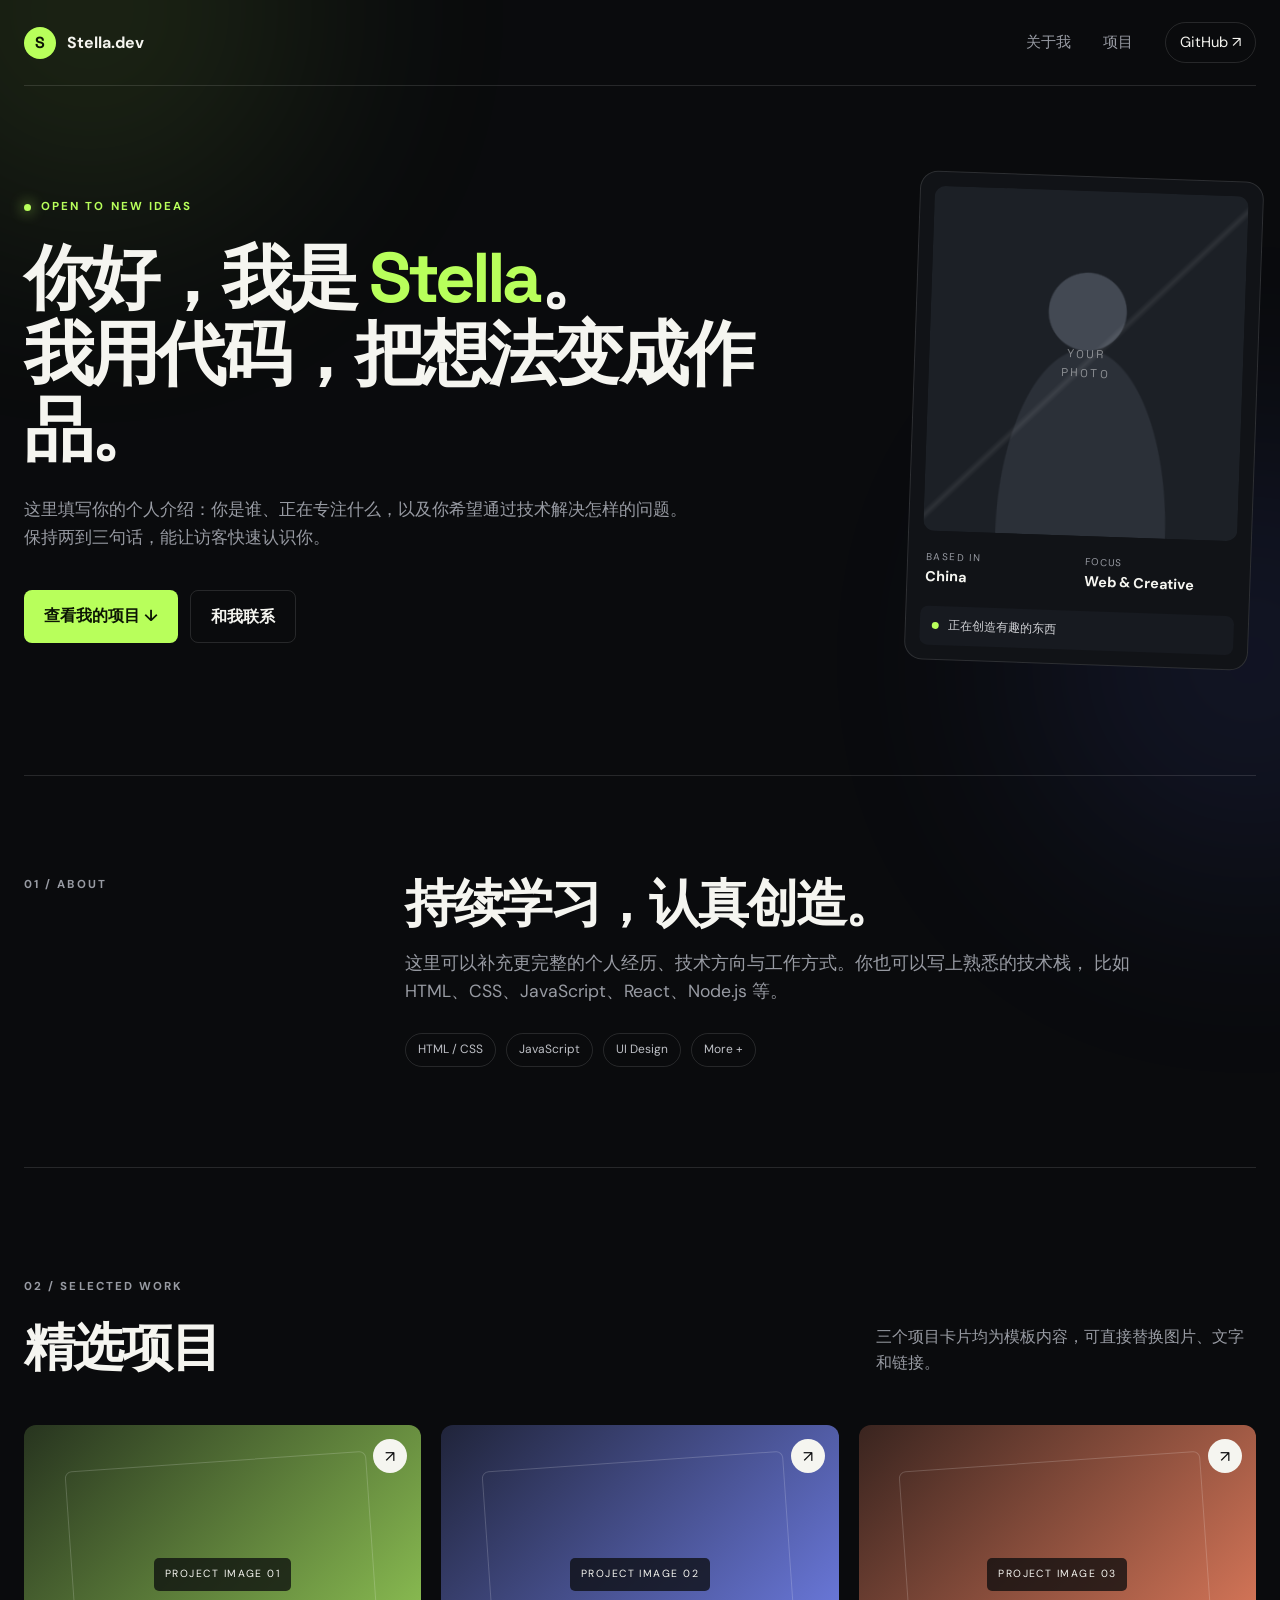
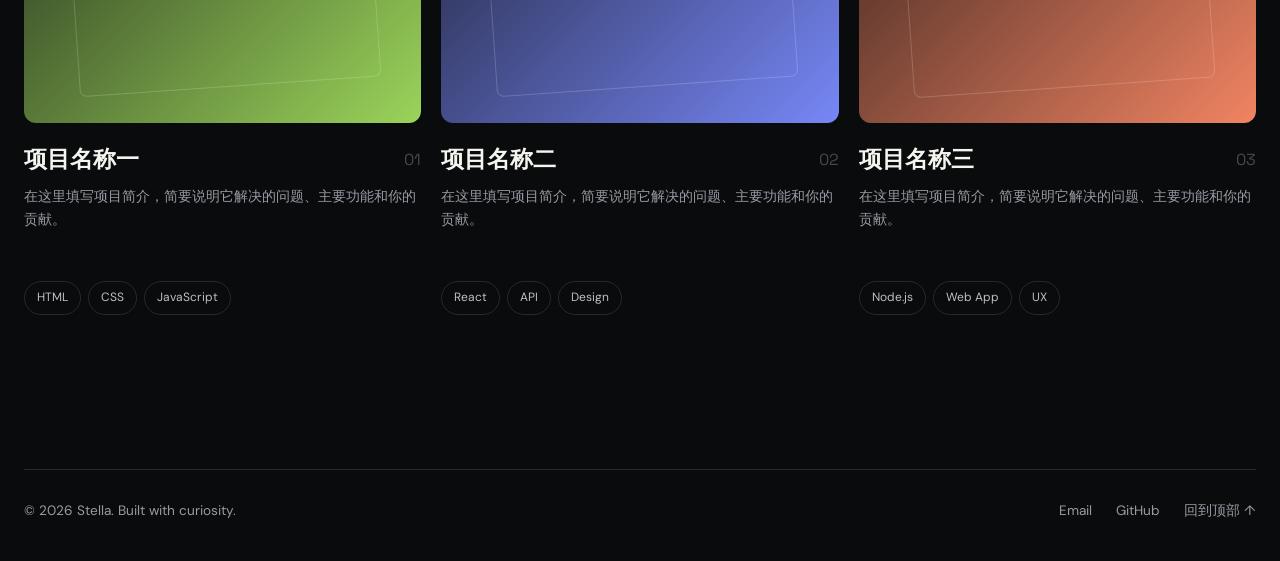
==== index.html @ 52d85a38 "Create personal portfolio website" ====
<!DOCTYPE html>
<html lang="zh-CN">
<head>
  <meta charset="UTF-8">
  <meta name="viewport" content="width=device-width, initial-scale=1.0">
  <meta name="description" content="个人介绍与精选项目展示">
  <title>Stella · Developer Portfolio</title>
  <link rel="preconnect" href="https://fonts.googleapis.com">
  <link rel="preconnect" href="https://fonts.gstatic.com" crossorigin>
  <link href="https://fonts.googleapis.com/css2?family=DM+Sans:wght@400;500;600;700&family=Space+Grotesk:wght@500;600;700&display=swap" rel="stylesheet">
  <link rel="stylesheet" href="style.css">
</head>
<body>
  <div class="page-glow page-glow-one" aria-hidden="true"></div>
  <div class="page-glow page-glow-two" aria-hidden="true"></div>

  <header class="site-header">
    <a class="brand" href="#home" aria-label="返回首页">
      <span class="brand-mark">S</span>
      <span>Stella.dev</span>
    </a>
    <nav aria-label="主导航">
      <a href="#about">关于我</a>
      <a href="#projects">项目</a>
      <a class="nav-github" href="https://github.com/Stella-xixi" target="_blank" rel="noopener noreferrer">
        GitHub <span aria-hidden="true">↗</span>
      </a>
    </nav>
  </header>

  <main>
    <section class="hero" id="home">
      <div class="hero-copy reveal">
        <p class="eyebrow"><span></span> OPEN TO NEW IDEAS</p>
        <h1>你好，我是 <em>Stella</em>。<br>我用代码，把想法变成作品。</h1>
        <p class="hero-description">
          这里填写你的个人介绍：你是谁、正在专注什么，以及你希望通过技术解决怎样的问题。
          保持两到三句话，能让访客快速认识你。
        </p>
        <div class="hero-actions">
          <a class="button button-primary" href="#projects">查看我的项目 <span aria-hidden="true">↓</span></a>
          <a class="button button-secondary" href="mailto:your-email@example.com">和我联系</a>
        </div>
      </div>
      <div class="profile-card reveal" aria-label="个人信息卡片">
        <div class="avatar-placeholder">
          <span>YOUR<br>PHOTO</span>
        </div>
        <div class="profile-meta">
          <div>
            <span class="meta-label">BASED IN</span>
            <strong>China</strong>
          </div>
          <div>
            <span class="meta-label">FOCUS</span>
            <strong>Web & Creative</strong>
          </div>
        </div>
        <div class="status"><i></i> 正在创造有趣的东西</div>
      </div>
    </section>

    <section class="about reveal" id="about">
      <p class="section-number">01 / ABOUT</p>
      <div>
        <h2>持续学习，认真创造。</h2>
        <p>
          这里可以补充更完整的个人经历、技术方向与工作方式。你也可以写上熟悉的技术栈，
          比如 HTML、CSS、JavaScript、React、Node.js 等。
        </p>
        <ul class="skill-list" aria-label="技能列表">
          <li>HTML / CSS</li>
          <li>JavaScript</li>
          <li>UI Design</li>
          <li>More +</li>
        </ul>
      </div>
    </section>

    <section class="projects-section" id="projects">
      <div class="section-heading reveal">
        <div>
          <p class="section-number">02 / SELECTED WORK</p>
          <h2>精选项目</h2>
        </div>
        <p>三个项目卡片均为模板内容，可直接替换图片、文字和链接。</p>
      </div>

      <div class="project-grid">
        <article class="project-card reveal">
          <a class="project-image project-image-one" href="#" aria-label="打开项目一">
            <span class="image-label">PROJECT IMAGE 01</span>
            <span class="project-arrow" aria-hidden="true">↗</span>
          </a>
          <div class="project-content">
            <div class="project-index">01</div>
            <h3>项目名称一</h3>
            <p>在这里填写项目简介，简要说明它解决的问题、主要功能和你的贡献。</p>
            <div class="project-tags"><span>HTML</span><span>CSS</span><span>JavaScript</span></div>
          </div>
        </article>

        <article class="project-card reveal">
          <a class="project-image project-image-two" href="#" aria-label="打开项目二">
            <span class="image-label">PROJECT IMAGE 02</span>
            <span class="project-arrow" aria-hidden="true">↗</span>
          </a>
          <div class="project-content">
            <div class="project-index">02</div>
            <h3>项目名称二</h3>
            <p>在这里填写项目简介，简要说明它解决的问题、主要功能和你的贡献。</p>
            <div class="project-tags"><span>React</span><span>API</span><span>Design</span></div>
          </div>
        </article>

        <article class="project-card reveal">
          <a class="project-image project-image-three" href="#" aria-label="打开项目三">
            <span class="image-label">PROJECT IMAGE 03</span>
            <span class="project-arrow" aria-hidden="true">↗</span>
          </a>
          <div class="project-content">
            <div class="project-index">03</div>
            <h3>项目名称三</h3>
            <p>在这里填写项目简介，简要说明它解决的问题、主要功能和你的贡献。</p>
            <div class="project-tags"><span>Node.js</span><span>Web App</span><span>UX</span></div>
          </div>
        </article>
      </div>
    </section>
  </main>

  <footer>
    <p>© <span id="year"></span> Stella. Built with curiosity.</p>
    <div>
      <a href="mailto:your-email@example.com">Email</a>
      <a href="https://github.com/Stella-xixi" target="_blank" rel="noopener noreferrer">GitHub</a>
      <a href="#home">回到顶部 ↑</a>
    </div>
  </footer>

  <script src="script.js"></script>
</body>
</html>
---- style.css ----
:root {
  --bg: #0a0b0d;
  --surface: #111317;
  --surface-soft: #171a20;
  --text: #f5f5f0;
  --muted: #989ba3;
  --line: rgba(255, 255, 255, 0.12);
  --accent: #b8ff5b;
  --accent-dark: #0c1604;
  --max-width: 1240px;
}

* { box-sizing: border-box; }
html { scroll-behavior: smooth; }
body {
  margin: 0;
  min-width: 320px;
  color: var(--text);
  background: var(--bg);
  font-family: "DM Sans", sans-serif;
  line-height: 1.6;
  overflow-x: hidden;
}
a { color: inherit; text-decoration: none; }
.page-glow {
  position: fixed;
  z-index: -1;
  width: 420px;
  height: 420px;
  border-radius: 50%;
  filter: blur(130px);
  opacity: .12;
  pointer-events: none;
}
.page-glow-one { top: -200px; left: -120px; background: var(--accent); }
.page-glow-two { right: -180px; top: 450px; background: #596fff; }

.site-header, main, footer {
  width: min(calc(100% - 48px), var(--max-width));
  margin-inline: auto;
}
.site-header {
  height: 86px;
  display: flex;
  align-items: center;
  justify-content: space-between;
  border-bottom: 1px solid var(--line);
}
.brand { display: flex; align-items: center; gap: 11px; font-weight: 700; }
.brand-mark {
  width: 32px;
  height: 32px;
  display: grid;
  place-items: center;
  color: var(--accent-dark);
  background: var(--accent);
  border-radius: 50%;
  font-family: "Space Grotesk", sans-serif;
}
nav { display: flex; align-items: center; gap: 32px; font-size: .92rem; }
nav a { color: var(--muted); transition: color .2s ease; }
nav a:hover { color: var(--text); }
.nav-github {
  padding: 8px 14px;
  color: var(--text);
  border: 1px solid var(--line);
  border-radius: 999px;
}

.hero {
  min-height: 650px;
  display: grid;
  grid-template-columns: 1.6fr .7fr;
  gap: clamp(48px, 8vw, 120px);
  align-items: center;
  padding: 90px 0 110px;
}
.eyebrow, .section-number {
  margin: 0 0 24px;
  color: var(--muted);
  font-size: .72rem;
  font-weight: 700;
  letter-spacing: .18em;
}
.eyebrow { display: flex; align-items: center; gap: 10px; color: var(--accent); }
.eyebrow span { width: 7px; height: 7px; border-radius: 50%; background: var(--accent); box-shadow: 0 0 14px var(--accent); }
h1, h2, h3 { margin: 0; font-family: "Space Grotesk", sans-serif; line-height: 1.08; }
h1 { max-width: 880px; font-size: clamp(3rem, 5.5vw, 5.5rem); letter-spacing: -.055em; }
h1 em { color: var(--accent); font-style: normal; }
.hero-description { max-width: 680px; margin: 28px 0 0; color: var(--muted); font-size: 1.08rem; }
.hero-actions { display: flex; flex-wrap: wrap; gap: 12px; margin-top: 38px; }
.button { padding: 13px 20px; border-radius: 8px; font-weight: 600; transition: transform .2s ease, background .2s ease; }
.button:hover { transform: translateY(-2px); }
.button-primary { color: var(--accent-dark); background: var(--accent); }
.button-secondary { border: 1px solid var(--line); }

.profile-card { padding: 14px; background: var(--surface); border: 1px solid var(--line); border-radius: 18px; transform: rotate(2deg); }
.avatar-placeholder {
  aspect-ratio: 1 / 1.1;
  display: grid;
  place-items: center;
  color: rgba(255,255,255,.45);
  background:
    linear-gradient(135deg, transparent 49%, rgba(255,255,255,.08) 50%, transparent 51%),
    radial-gradient(circle at 50% 35%, #434953 0 14%, transparent 14.5%),
    radial-gradient(ellipse at 50% 100%, #2b3038 0 38%, transparent 38.5%),
    #1c2026;
  border-radius: 11px;
  font-family: "Space Grotesk", sans-serif;
  font-size: .72rem;
  letter-spacing: .18em;
  text-align: center;
}
.profile-meta { display: grid; grid-template-columns: 1fr 1fr; gap: 12px; padding: 18px 4px; }
.profile-meta div { display: flex; flex-direction: column; }
.meta-label { color: var(--muted); font-size: .62rem; letter-spacing: .14em; }
.profile-meta strong { font-size: .9rem; }
.status { padding: 10px 12px; color: #cfd0d4; background: var(--surface-soft); border-radius: 8px; font-size: .75rem; }
.status i { display: inline-block; width: 7px; height: 7px; margin-right: 6px; background: var(--accent); border-radius: 50%; }

.about {
  display: grid;
  grid-template-columns: .8fr 2fr;
  gap: 40px;
  padding: 100px 0;
  border-top: 1px solid var(--line);
  border-bottom: 1px solid var(--line);
}
.about h2, .section-heading h2 { font-size: clamp(2.2rem, 4vw, 4rem); letter-spacing: -.04em; }
.about p:not(.section-number) { max-width: 760px; color: var(--muted); font-size: 1.1rem; }
.skill-list { display: flex; flex-wrap: wrap; gap: 10px; padding: 0; margin: 28px 0 0; list-style: none; }
.skill-list li, .project-tags span { padding: 6px 12px; border: 1px solid var(--line); border-radius: 999px; color: #bec0c6; font-size: .75rem; }

.projects-section { padding: 110px 0 130px; }
.section-heading { display: flex; justify-content: space-between; align-items: end; gap: 30px; margin-bottom: 50px; }
.section-heading p:last-child { max-width: 380px; margin: 0; color: var(--muted); }
.project-grid { display: grid; grid-template-columns: repeat(3, minmax(0, 1fr)); gap: 20px; }
.project-card { min-width: 0; }
.project-image {
  position: relative;
  aspect-ratio: 4 / 3;
  display: grid;
  place-items: center;
  overflow: hidden;
  border-radius: 12px;
  transition: transform .3s ease;
}
.project-image:hover { transform: translateY(-5px); }
.project-image::before {
  content: "";
  position: absolute;
  inset: 12%;
  border: 1px solid rgba(255,255,255,.18);
  border-radius: 7px;
  transform: rotate(-4deg);
}
.project-image-one { background: linear-gradient(135deg, #27341f, #9bd45a); }
.project-image-two { background: linear-gradient(135deg, #20243a, #7787f7); }
.project-image-three { background: linear-gradient(135deg, #39241f, #f18462); }
.image-label { z-index: 1; padding: 8px 11px; background: rgba(10,11,13,.75); border-radius: 5px; font-size: .65rem; letter-spacing: .14em; }
.project-arrow { position: absolute; top: 14px; right: 14px; width: 34px; height: 34px; display: grid; place-items: center; background: var(--text); color: var(--bg); border-radius: 50%; }
.project-content { position: relative; padding: 24px 0; }
.project-index { position: absolute; right: 0; top: 24px; color: #44474e; font-family: "Space Grotesk", sans-serif; }
.project-content h3 { padding-right: 38px; font-size: 1.45rem; }
.project-content p { min-height: 78px; margin: 13px 0 18px; color: var(--muted); font-size: .9rem; }
.project-tags { display: flex; flex-wrap: wrap; gap: 7px; }

footer {
  display: flex;
  justify-content: space-between;
  gap: 24px;
  padding: 30px 0 40px;
  color: var(--muted);
  border-top: 1px solid var(--line);
  font-size: .85rem;
}
footer p { margin: 0; }
footer div { display: flex; gap: 24px; }
footer a:hover { color: var(--accent); }

.reveal { opacity: 0; transform: translateY(24px); transition: opacity .7s ease, transform .7s ease; }
.reveal.visible { opacity: 1; transform: translateY(0); }
.profile-card.reveal.visible { transform: rotate(2deg); }

@media (max-width: 900px) {
  .hero { grid-template-columns: 1fr; padding-top: 70px; }
  .profile-card { width: min(100%, 360px); }
  .project-grid { grid-template-columns: 1fr; gap: 40px; }
  .project-content p { min-height: auto; }
}
@media (max-width: 640px) {
  .site-header, main, footer { width: min(calc(100% - 32px), var(--max-width)); }
  nav > a:not(.nav-github) { display: none; }
  .hero { padding: 64px 0 90px; }
  .about { grid-template-columns: 1fr; padding: 80px 0; }
  .section-heading { align-items: start; flex-direction: column; }
  .projects-section { padding: 90px 0; }
  footer { flex-direction: column; }
  footer div { flex-wrap: wrap; gap: 16px; }
}
@media (prefers-reduced-motion: reduce) {
  html { scroll-behavior: auto; }
  *, *::before, *::after { transition-duration: .01ms !important; }
  .reveal { opacity: 1; transform: none; }
}
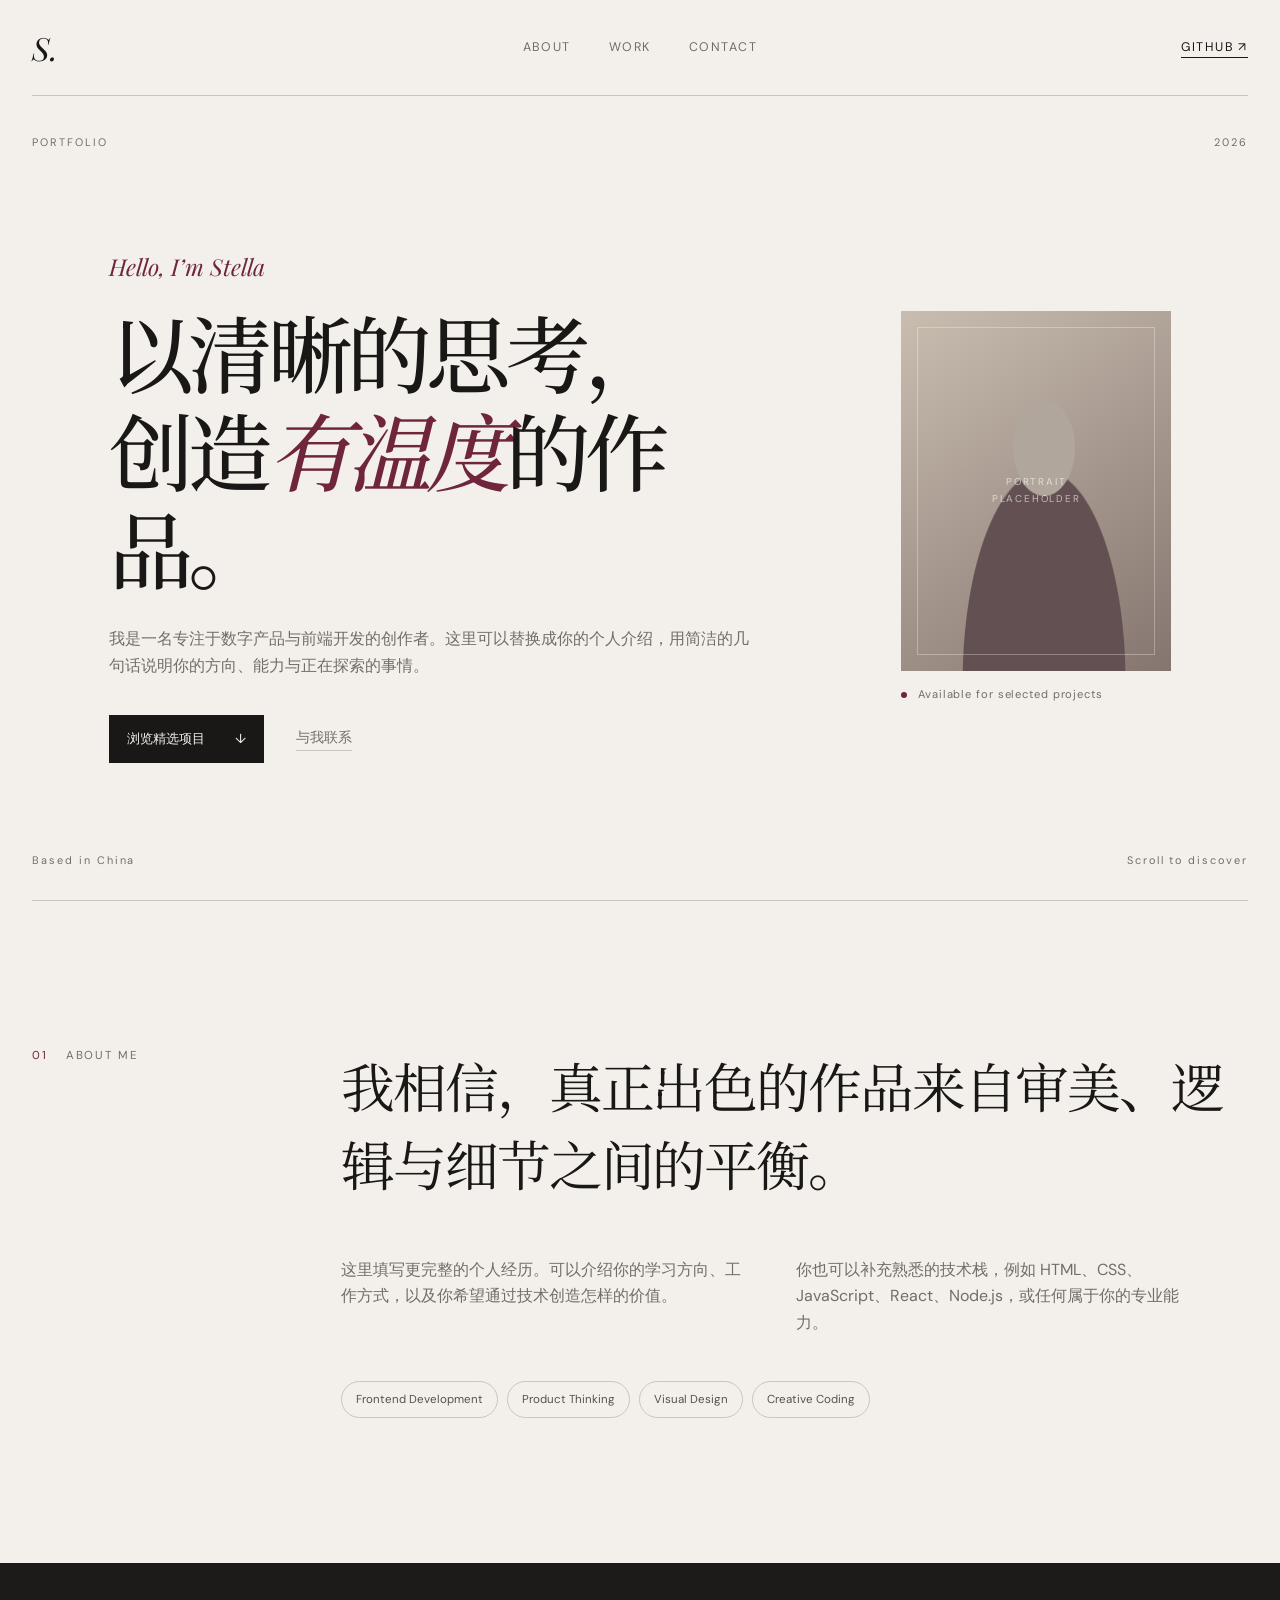
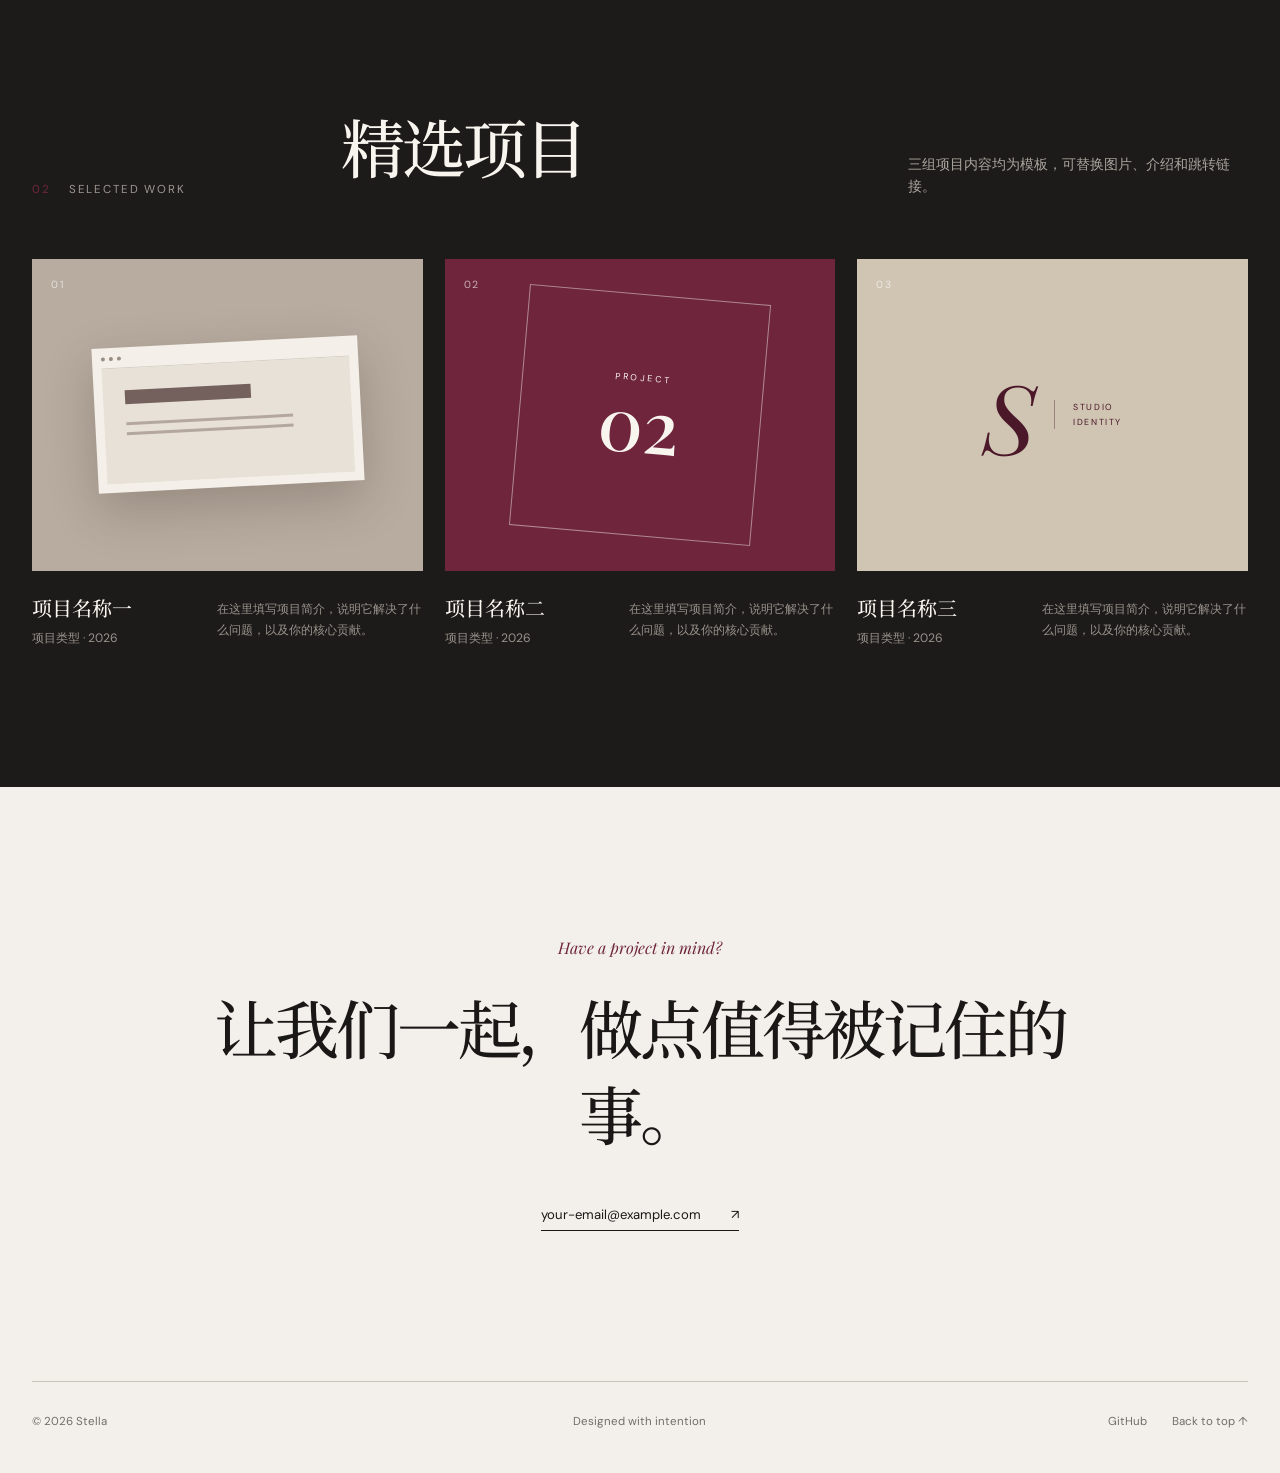
==== commit 8a07d7b0: "Redesign portfolio with refined editorial style" ====
--- a/index.html
+++ b/index.html
@@ -3,141 +3,100 @@
 <head>
   <meta charset="UTF-8">
   <meta name="viewport" content="width=device-width, initial-scale=1.0">
-  <meta name="description" content="个人介绍与精选项目展示">
-  <title>Stella · Developer Portfolio</title>
+  <meta name="description" content="Stella 的个人主页与精选项目">
+  <meta name="theme-color" content="#f3f0eb">
+  <title>Stella — Portfolio</title>
   <link rel="preconnect" href="https://fonts.googleapis.com">
   <link rel="preconnect" href="https://fonts.gstatic.com" crossorigin>
-  <link href="https://fonts.googleapis.com/css2?family=DM+Sans:wght@400;500;600;700&family=Space+Grotesk:wght@500;600;700&display=swap" rel="stylesheet">
+  <link href="https://fonts.googleapis.com/css2?family=DM+Sans:wght@400;500;600&family=Noto+Serif+SC:wght@500;600&family=Playfair+Display:ital,wght@0,500;1,500&display=swap" rel="stylesheet">
   <link rel="stylesheet" href="style.css">
 </head>
 <body>
-  <div class="page-glow page-glow-one" aria-hidden="true"></div>
-  <div class="page-glow page-glow-two" aria-hidden="true"></div>
-
-  <header class="site-header">
-    <a class="brand" href="#home" aria-label="返回首页">
-      <span class="brand-mark">S</span>
-      <span>Stella.dev</span>
-    </a>
+  <header class="header">
+    <a class="monogram" href="#top" aria-label="返回首页">S.</a>
     <nav aria-label="主导航">
-      <a href="#about">关于我</a>
-      <a href="#projects">项目</a>
-      <a class="nav-github" href="https://github.com/Stella-xixi" target="_blank" rel="noopener noreferrer">
-        GitHub <span aria-hidden="true">↗</span>
-      </a>
+      <a href="#about">About</a><a href="#work">Work</a><a href="#contact">Contact</a>
     </nav>
+    <a class="github-link" href="https://github.com/Stella-xixi" target="_blank" rel="noopener noreferrer">GitHub ↗</a>
   </header>
 
-  <main>
-    <section class="hero" id="home">
-      <div class="hero-copy reveal">
-        <p class="eyebrow"><span></span> OPEN TO NEW IDEAS</p>
-        <h1>你好，我是 <em>Stella</em>。<br>我用代码，把想法变成作品。</h1>
-        <p class="hero-description">
-          这里填写你的个人介绍：你是谁、正在专注什么，以及你希望通过技术解决怎样的问题。
-          保持两到三句话，能让访客快速认识你。
-        </p>
-        <div class="hero-actions">
-          <a class="button button-primary" href="#projects">查看我的项目 <span aria-hidden="true">↓</span></a>
-          <a class="button button-secondary" href="mailto:your-email@example.com">和我联系</a>
+  <main id="top">
+    <section class="hero">
+      <div class="hero-kicker reveal"><span>PORTFOLIO</span><span>2026</span></div>
+      <div class="hero-main">
+        <div class="hero-copy reveal">
+          <p class="intro">Hello, I’m Stella</p>
+          <h1>以清晰的思考，<br>创造<span>有温度</span>的作品。</h1>
+          <p class="hero-text">我是一名专注于数字产品与前端开发的创作者。这里可以替换成你的个人介绍，用简洁的几句话说明你的方向、能力与正在探索的事情。</p>
+          <div class="hero-actions">
+            <a class="primary-link" href="#work">浏览精选项目 <span>↓</span></a>
+            <a class="text-link" href="mailto:your-email@example.com">与我联系</a>
+          </div>
+        </div>
+        <div class="portrait-wrap reveal">
+          <div class="portrait"><span>PORTRAIT<br>PLACEHOLDER</span></div>
+          <p><i></i> Available for selected projects</p>
         </div>
       </div>
-      <div class="profile-card reveal" aria-label="个人信息卡片">
-        <div class="avatar-placeholder">
-          <span>YOUR<br>PHOTO</span>
+      <div class="hero-foot reveal"><span>Based in China</span><span>Scroll to discover</span></div>
+    </section>
+
+    <section class="about" id="about">
+      <div class="section-label reveal"><span>01</span> About me</div>
+      <div class="about-content reveal">
+        <p class="about-lead">我相信，真正出色的作品来自审美、逻辑与细节之间的平衡。</p>
+        <div class="about-columns">
+          <p>这里填写更完整的个人经历。可以介绍你的学习方向、工作方式，以及你希望通过技术创造怎样的价值。</p>
+          <p>你也可以补充熟悉的技术栈，例如 HTML、CSS、JavaScript、React、Node.js，或任何属于你的专业能力。</p>
         </div>
-        <div class="profile-meta">
-          <div>
-            <span class="meta-label">BASED IN</span>
-            <strong>China</strong>
-          </div>
-          <div>
-            <span class="meta-label">FOCUS</span>
-            <strong>Web & Creative</strong>
-          </div>
-        </div>
-        <div class="status"><i></i> 正在创造有趣的东西</div>
+        <div class="expertise"><span>Frontend Development</span><span>Product Thinking</span><span>Visual Design</span><span>Creative Coding</span></div>
       </div>
     </section>
 
-    <section class="about reveal" id="about">
-      <p class="section-number">01 / ABOUT</p>
-      <div>
-        <h2>持续学习，认真创造。</h2>
-        <p>
-          这里可以补充更完整的个人经历、技术方向与工作方式。你也可以写上熟悉的技术栈，
-          比如 HTML、CSS、JavaScript、React、Node.js 等。
-        </p>
-        <ul class="skill-list" aria-label="技能列表">
-          <li>HTML / CSS</li>
-          <li>JavaScript</li>
-          <li>UI Design</li>
-          <li>More +</li>
-        </ul>
+    <section class="work" id="work">
+      <div class="work-heading reveal">
+        <div class="section-label"><span>02</span> Selected work</div>
+        <div><h2>精选项目</h2><p>三组项目内容均为模板，可替换图片、介绍和跳转链接。</p></div>
+      </div>
+      <div class="project-grid">
+        <article class="project reveal">
+          <a class="project-visual visual-one" href="#" aria-label="查看项目一">
+            <span class="project-number">01</span>
+            <div class="mock-window"><div class="mock-header"><i></i><i></i><i></i></div><div class="mock-content"><b></b><span></span><span></span></div></div>
+            <span class="view-project">View project ↗</span>
+          </a>
+          <div class="project-info"><div><h3>项目名称一</h3><p>项目类型 · 2026</p></div><p>在这里填写项目简介，说明它解决了什么问题，以及你的核心贡献。</p></div>
+        </article>
+        <article class="project reveal">
+          <a class="project-visual visual-two" href="#" aria-label="查看项目二">
+            <span class="project-number">02</span>
+            <div class="editorial-art"><span>PROJECT</span><strong>02</strong></div>
+            <span class="view-project">View project ↗</span>
+          </a>
+          <div class="project-info"><div><h3>项目名称二</h3><p>项目类型 · 2026</p></div><p>在这里填写项目简介，说明它解决了什么问题，以及你的核心贡献。</p></div>
+        </article>
+        <article class="project reveal">
+          <a class="project-visual visual-three" href="#" aria-label="查看项目三">
+            <span class="project-number">03</span>
+            <div class="brand-art"><i>S</i><span>STUDIO<br>IDENTITY</span></div>
+            <span class="view-project">View project ↗</span>
+          </a>
+          <div class="project-info"><div><h3>项目名称三</h3><p>项目类型 · 2026</p></div><p>在这里填写项目简介，说明它解决了什么问题，以及你的核心贡献。</p></div>
+        </article>
       </div>
     </section>
 
-    <section class="projects-section" id="projects">
-      <div class="section-heading reveal">
-        <div>
-          <p class="section-number">02 / SELECTED WORK</p>
-          <h2>精选项目</h2>
-        </div>
-        <p>三个项目卡片均为模板内容，可直接替换图片、文字和链接。</p>
-      </div>
-
-      <div class="project-grid">
-        <article class="project-card reveal">
-          <a class="project-image project-image-one" href="#" aria-label="打开项目一">
-            <span class="image-label">PROJECT IMAGE 01</span>
-            <span class="project-arrow" aria-hidden="true">↗</span>
-          </a>
-          <div class="project-content">
-            <div class="project-index">01</div>
-            <h3>项目名称一</h3>
-            <p>在这里填写项目简介，简要说明它解决的问题、主要功能和你的贡献。</p>
-            <div class="project-tags"><span>HTML</span><span>CSS</span><span>JavaScript</span></div>
-          </div>
-        </article>
-
-        <article class="project-card reveal">
-          <a class="project-image project-image-two" href="#" aria-label="打开项目二">
-            <span class="image-label">PROJECT IMAGE 02</span>
-            <span class="project-arrow" aria-hidden="true">↗</span>
-          </a>
-          <div class="project-content">
-            <div class="project-index">02</div>
-            <h3>项目名称二</h3>
-            <p>在这里填写项目简介，简要说明它解决的问题、主要功能和你的贡献。</p>
-            <div class="project-tags"><span>React</span><span>API</span><span>Design</span></div>
-          </div>
-        </article>
-
-        <article class="project-card reveal">
-          <a class="project-image project-image-three" href="#" aria-label="打开项目三">
-            <span class="image-label">PROJECT IMAGE 03</span>
-            <span class="project-arrow" aria-hidden="true">↗</span>
-          </a>
-          <div class="project-content">
-            <div class="project-index">03</div>
-            <h3>项目名称三</h3>
-            <p>在这里填写项目简介，简要说明它解决的问题、主要功能和你的贡献。</p>
-            <div class="project-tags"><span>Node.js</span><span>Web App</span><span>UX</span></div>
-          </div>
-        </article>
-      </div>
+    <section class="contact reveal" id="contact">
+      <p>Have a project in mind?</p>
+      <h2>让我们一起，做点值得被记住的事。</h2>
+      <a href="mailto:your-email@example.com">your-email@example.com <span>↗</span></a>
     </section>
   </main>
 
   <footer>
-    <p>© <span id="year"></span> Stella. Built with curiosity.</p>
-    <div>
-      <a href="mailto:your-email@example.com">Email</a>
-      <a href="https://github.com/Stella-xixi" target="_blank" rel="noopener noreferrer">GitHub</a>
-      <a href="#home">回到顶部 ↑</a>
-    </div>
+    <p>© <span id="year"></span> Stella</p><p>Designed with intention</p>
+    <div><a href="https://github.com/Stella-xixi" target="_blank" rel="noopener noreferrer">GitHub</a><a href="#top">Back to top ↑</a></div>
   </footer>
-
   <script src="script.js"></script>
 </body>
 </html>
--- a/style.css
+++ b/style.css
@@ -1,205 +1,11 @@
-:root {
-  --bg: #0a0b0d;
-  --surface: #111317;
-  --surface-soft: #171a20;
-  --text: #f5f5f0;
-  --muted: #989ba3;
-  --line: rgba(255, 255, 255, 0.12);
-  --accent: #b8ff5b;
-  --accent-dark: #0c1604;
-  --max-width: 1240px;
-}
-
-* { box-sizing: border-box; }
-html { scroll-behavior: smooth; }
-body {
-  margin: 0;
-  min-width: 320px;
-  color: var(--text);
-  background: var(--bg);
-  font-family: "DM Sans", sans-serif;
-  line-height: 1.6;
-  overflow-x: hidden;
-}
-a { color: inherit; text-decoration: none; }
-.page-glow {
-  position: fixed;
-  z-index: -1;
-  width: 420px;
-  height: 420px;
-  border-radius: 50%;
-  filter: blur(130px);
-  opacity: .12;
-  pointer-events: none;
-}
-.page-glow-one { top: -200px; left: -120px; background: var(--accent); }
-.page-glow-two { right: -180px; top: 450px; background: #596fff; }
-
-.site-header, main, footer {
-  width: min(calc(100% - 48px), var(--max-width));
-  margin-inline: auto;
-}
-.site-header {
-  height: 86px;
-  display: flex;
-  align-items: center;
-  justify-content: space-between;
-  border-bottom: 1px solid var(--line);
-}
-.brand { display: flex; align-items: center; gap: 11px; font-weight: 700; }
-.brand-mark {
-  width: 32px;
-  height: 32px;
-  display: grid;
-  place-items: center;
-  color: var(--accent-dark);
-  background: var(--accent);
-  border-radius: 50%;
-  font-family: "Space Grotesk", sans-serif;
-}
-nav { display: flex; align-items: center; gap: 32px; font-size: .92rem; }
-nav a { color: var(--muted); transition: color .2s ease; }
-nav a:hover { color: var(--text); }
-.nav-github {
-  padding: 8px 14px;
-  color: var(--text);
-  border: 1px solid var(--line);
-  border-radius: 999px;
-}
-
-.hero {
-  min-height: 650px;
-  display: grid;
-  grid-template-columns: 1.6fr .7fr;
-  gap: clamp(48px, 8vw, 120px);
-  align-items: center;
-  padding: 90px 0 110px;
-}
-.eyebrow, .section-number {
-  margin: 0 0 24px;
-  color: var(--muted);
-  font-size: .72rem;
-  font-weight: 700;
-  letter-spacing: .18em;
-}
-.eyebrow { display: flex; align-items: center; gap: 10px; color: var(--accent); }
-.eyebrow span { width: 7px; height: 7px; border-radius: 50%; background: var(--accent); box-shadow: 0 0 14px var(--accent); }
-h1, h2, h3 { margin: 0; font-family: "Space Grotesk", sans-serif; line-height: 1.08; }
-h1 { max-width: 880px; font-size: clamp(3rem, 5.5vw, 5.5rem); letter-spacing: -.055em; }
-h1 em { color: var(--accent); font-style: normal; }
-.hero-description { max-width: 680px; margin: 28px 0 0; color: var(--muted); font-size: 1.08rem; }
-.hero-actions { display: flex; flex-wrap: wrap; gap: 12px; margin-top: 38px; }
-.button { padding: 13px 20px; border-radius: 8px; font-weight: 600; transition: transform .2s ease, background .2s ease; }
-.button:hover { transform: translateY(-2px); }
-.button-primary { color: var(--accent-dark); background: var(--accent); }
-.button-secondary { border: 1px solid var(--line); }
-
-.profile-card { padding: 14px; background: var(--surface); border: 1px solid var(--line); border-radius: 18px; transform: rotate(2deg); }
-.avatar-placeholder {
-  aspect-ratio: 1 / 1.1;
-  display: grid;
-  place-items: center;
-  color: rgba(255,255,255,.45);
-  background:
-    linear-gradient(135deg, transparent 49%, rgba(255,255,255,.08) 50%, transparent 51%),
-    radial-gradient(circle at 50% 35%, #434953 0 14%, transparent 14.5%),
-    radial-gradient(ellipse at 50% 100%, #2b3038 0 38%, transparent 38.5%),
-    #1c2026;
-  border-radius: 11px;
-  font-family: "Space Grotesk", sans-serif;
-  font-size: .72rem;
-  letter-spacing: .18em;
-  text-align: center;
-}
-.profile-meta { display: grid; grid-template-columns: 1fr 1fr; gap: 12px; padding: 18px 4px; }
-.profile-meta div { display: flex; flex-direction: column; }
-.meta-label { color: var(--muted); font-size: .62rem; letter-spacing: .14em; }
-.profile-meta strong { font-size: .9rem; }
-.status { padding: 10px 12px; color: #cfd0d4; background: var(--surface-soft); border-radius: 8px; font-size: .75rem; }
-.status i { display: inline-block; width: 7px; height: 7px; margin-right: 6px; background: var(--accent); border-radius: 50%; }
-
-.about {
-  display: grid;
-  grid-template-columns: .8fr 2fr;
-  gap: 40px;
-  padding: 100px 0;
-  border-top: 1px solid var(--line);
-  border-bottom: 1px solid var(--line);
-}
-.about h2, .section-heading h2 { font-size: clamp(2.2rem, 4vw, 4rem); letter-spacing: -.04em; }
-.about p:not(.section-number) { max-width: 760px; color: var(--muted); font-size: 1.1rem; }
-.skill-list { display: flex; flex-wrap: wrap; gap: 10px; padding: 0; margin: 28px 0 0; list-style: none; }
-.skill-list li, .project-tags span { padding: 6px 12px; border: 1px solid var(--line); border-radius: 999px; color: #bec0c6; font-size: .75rem; }
-
-.projects-section { padding: 110px 0 130px; }
-.section-heading { display: flex; justify-content: space-between; align-items: end; gap: 30px; margin-bottom: 50px; }
-.section-heading p:last-child { max-width: 380px; margin: 0; color: var(--muted); }
-.project-grid { display: grid; grid-template-columns: repeat(3, minmax(0, 1fr)); gap: 20px; }
-.project-card { min-width: 0; }
-.project-image {
-  position: relative;
-  aspect-ratio: 4 / 3;
-  display: grid;
-  place-items: center;
-  overflow: hidden;
-  border-radius: 12px;
-  transition: transform .3s ease;
-}
-.project-image:hover { transform: translateY(-5px); }
-.project-image::before {
-  content: "";
-  position: absolute;
-  inset: 12%;
-  border: 1px solid rgba(255,255,255,.18);
-  border-radius: 7px;
-  transform: rotate(-4deg);
-}
-.project-image-one { background: linear-gradient(135deg, #27341f, #9bd45a); }
-.project-image-two { background: linear-gradient(135deg, #20243a, #7787f7); }
-.project-image-three { background: linear-gradient(135deg, #39241f, #f18462); }
-.image-label { z-index: 1; padding: 8px 11px; background: rgba(10,11,13,.75); border-radius: 5px; font-size: .65rem; letter-spacing: .14em; }
-.project-arrow { position: absolute; top: 14px; right: 14px; width: 34px; height: 34px; display: grid; place-items: center; background: var(--text); color: var(--bg); border-radius: 50%; }
-.project-content { position: relative; padding: 24px 0; }
-.project-index { position: absolute; right: 0; top: 24px; color: #44474e; font-family: "Space Grotesk", sans-serif; }
-.project-content h3 { padding-right: 38px; font-size: 1.45rem; }
-.project-content p { min-height: 78px; margin: 13px 0 18px; color: var(--muted); font-size: .9rem; }
-.project-tags { display: flex; flex-wrap: wrap; gap: 7px; }
-
-footer {
-  display: flex;
-  justify-content: space-between;
-  gap: 24px;
-  padding: 30px 0 40px;
-  color: var(--muted);
-  border-top: 1px solid var(--line);
-  font-size: .85rem;
-}
-footer p { margin: 0; }
-footer div { display: flex; gap: 24px; }
-footer a:hover { color: var(--accent); }
-
-.reveal { opacity: 0; transform: translateY(24px); transition: opacity .7s ease, transform .7s ease; }
-.reveal.visible { opacity: 1; transform: translateY(0); }
-.profile-card.reveal.visible { transform: rotate(2deg); }
-
-@media (max-width: 900px) {
-  .hero { grid-template-columns: 1fr; padding-top: 70px; }
-  .profile-card { width: min(100%, 360px); }
-  .project-grid { grid-template-columns: 1fr; gap: 40px; }
-  .project-content p { min-height: auto; }
-}
-@media (max-width: 640px) {
-  .site-header, main, footer { width: min(calc(100% - 32px), var(--max-width)); }
-  nav > a:not(.nav-github) { display: none; }
-  .hero { padding: 64px 0 90px; }
-  .about { grid-template-columns: 1fr; padding: 80px 0; }
-  .section-heading { align-items: start; flex-direction: column; }
-  .projects-section { padding: 90px 0; }
-  footer { flex-direction: column; }
-  footer div { flex-wrap: wrap; gap: 16px; }
-}
-@media (prefers-reduced-motion: reduce) {
-  html { scroll-behavior: auto; }
-  *, *::before, *::after { transition-duration: .01ms !important; }
-  .reveal { opacity: 1; transform: none; }
-}
+:root{--paper:#f3f0eb;--ink:#191816;--muted:#716e69;--line:#cbc5bc;--wine:#6f263d;--wine-dark:#4a1829;--cream:#f8f5ef;--max:1320px}
+*{box-sizing:border-box}html{scroll-behavior:smooth}body{margin:0;min-width:320px;background:var(--paper);color:var(--ink);font-family:"DM Sans",sans-serif;line-height:1.65;-webkit-font-smoothing:antialiased}a{color:inherit;text-decoration:none}
+.header,main,footer{width:min(calc(100% - 64px),var(--max));margin-inline:auto}.header{height:96px;display:grid;grid-template-columns:1fr auto 1fr;align-items:center;border-bottom:1px solid var(--line)}.monogram{font:italic 2rem/1 "Playfair Display",serif}nav{display:flex;gap:38px}nav a,.github-link{font-size:.78rem;letter-spacing:.12em;text-transform:uppercase}nav a{color:var(--muted);transition:.2s}.github-link{justify-self:end;border-bottom:1px solid}nav a:hover{color:var(--wine)}
+.hero{min-height:calc(100vh - 96px);padding:38px 0 30px;display:flex;flex-direction:column;justify-content:space-between}.hero-kicker,.hero-foot{display:flex;justify-content:space-between;color:var(--muted);font-size:.68rem;letter-spacing:.18em}.hero-main{display:grid;grid-template-columns:minmax(0,1.5fr) minmax(270px,.55fr);gap:clamp(50px,9vw,130px);align-items:center;padding:55px 6vw 45px}.intro{margin:0 0 20px;color:var(--wine);font:italic clamp(1.1rem,2vw,1.45rem) "Playfair Display",serif}h1,h2,h3{margin:0;font-weight:500}h1{max-width:880px;font-family:"Noto Serif SC",serif;font-size:clamp(3.1rem,6.6vw,6.8rem);letter-spacing:-.055em;line-height:1.16}h1 span{color:var(--wine);font-style:italic}.hero-text{max-width:640px;margin:30px 0 0;color:var(--muted)}.hero-actions{display:flex;align-items:center;gap:32px;margin-top:36px}.primary-link{display:inline-flex;align-items:center;gap:30px;padding:13px 18px;color:var(--cream);background:var(--ink);font-size:.82rem;transition:.25s}.primary-link:hover{background:var(--wine);transform:translateY(-2px)}.text-link{color:var(--muted);border-bottom:1px solid var(--line);font-size:.85rem}
+.portrait-wrap{max-width:350px}.portrait{position:relative;aspect-ratio:3/4;overflow:hidden;display:grid;place-items:center;color:#ffffff9e;background:radial-gradient(ellipse at 53% 38%,#b1a69b 0 15%,transparent 15.5%),radial-gradient(ellipse at 53% 103%,#635052 0 40%,transparent 40.5%),linear-gradient(145deg,#c9bdb0,#85756f);font-size:.62rem;letter-spacing:.18em;text-align:center}.portrait:after{content:"";position:absolute;inset:16px;border:1px solid #ffffff4d}.portrait-wrap p{margin:14px 0 0;color:var(--muted);font-size:.7rem;letter-spacing:.08em}.portrait-wrap i{display:inline-block;width:6px;height:6px;margin-right:7px;background:var(--wine);border-radius:50%}
+.about{display:grid;grid-template-columns:.55fr 2fr;gap:60px;padding:145px 0;border-top:1px solid var(--line)}.section-label{display:flex;gap:18px;color:var(--muted);font-size:.72rem;letter-spacing:.16em;text-transform:uppercase}.section-label span{color:var(--wine)}.about-lead{max-width:900px;margin:0;font-family:"Noto Serif SC",serif;font-size:clamp(2rem,4.2vw,4.1rem);letter-spacing:-.04em;line-height:1.45}.about-columns{max-width:860px;display:grid;grid-template-columns:repeat(2,1fr);gap:50px;margin:55px 0 45px;color:var(--muted)}.about-columns p{margin:0}.expertise{display:flex;flex-wrap:wrap;gap:9px}.expertise span{padding:8px 14px;border:1px solid var(--line);border-radius:999px;color:#55514c;font-size:.72rem}
+.work{width:100vw;margin-left:calc(50% - 50vw);padding:130px max(32px,calc((100vw - var(--max))/2));color:var(--cream);background:#1d1b1a}.work-heading{display:grid;grid-template-columns:.55fr 2fr;gap:60px;align-items:end;margin-bottom:60px}.work .section-label{color:#9c9790}.work-heading>div:last-child{display:flex;align-items:end;justify-content:space-between;gap:30px}.work h2{font-family:"Noto Serif SC",serif;font-size:clamp(2.8rem,5vw,5rem);letter-spacing:-.05em}.work-heading p{max-width:340px;margin:0;color:#aaa49d;font-size:.85rem}.project-grid{display:grid;grid-template-columns:repeat(3,minmax(0,1fr));gap:22px}.project-visual{position:relative;aspect-ratio:4/3.2;display:grid;place-items:center;overflow:hidden}.project-number{position:absolute;top:17px;left:19px;color:#ffffffa3;font-size:.65rem;letter-spacing:.15em}.view-project{position:absolute;right:16px;bottom:16px;padding:8px 12px;color:var(--ink);background:var(--cream);font-size:.68rem;opacity:0;transform:translateY(8px);transition:.25s}.project-visual:hover .view-project{opacity:1;transform:none}.visual-one{background:#b8aca0}.visual-two{background:var(--wine)}.visual-three{background:#d0c4b3}
+.mock-window{width:68%;padding:9px;background:#f4f0e9;box-shadow:0 18px 50px #26191438;transform:rotate(-3deg)}.mock-header{display:flex;gap:4px;padding-bottom:7px;border-bottom:1px solid #d6d0c7}.mock-header i{width:4px;height:4px;background:#998e84;border-radius:50%}.mock-content{height:115px;padding:22px;background:#e8e1d8}.mock-content b,.mock-content span{display:block;background:#74605c}.mock-content b{width:62%;height:14px;margin-bottom:18px}.mock-content span{width:82%;height:3px;margin:7px 0;opacity:.45}.editorial-art{width:62%;aspect-ratio:1;border:1px solid #ffffff73;display:flex;flex-direction:column;align-items:center;justify-content:center;transform:rotate(5deg)}.editorial-art span{font-size:.55rem;letter-spacing:.32em}.editorial-art strong{font:500 4.6rem/1 "Playfair Display",serif}.brand-art{display:flex;align-items:center;gap:18px;color:var(--wine-dark)}.brand-art i{font:italic 6rem "Playfair Display",serif}.brand-art span{padding-left:18px;border-left:1px solid #4a182961;font-size:.55rem;letter-spacing:.18em}.project-info{display:grid;grid-template-columns:.8fr 1fr;gap:20px;padding:22px 0 8px}.project-info h3{font:500 1.25rem "Noto Serif SC",serif}.project-info p{margin:6px 0 0;color:#99938c;font-size:.76rem;line-height:1.7}
+.contact{padding:150px 8vw;text-align:center}.contact>p{margin:0 0 25px;color:var(--wine);font:italic 1rem "Playfair Display",serif}.contact h2{max-width:900px;margin:0 auto 45px;font-family:"Noto Serif SC",serif;font-size:clamp(2.5rem,5vw,5rem);letter-spacing:-.05em;line-height:1.35}.contact a{display:inline-flex;gap:30px;padding-bottom:5px;border-bottom:1px solid;font-size:.82rem}
+footer{display:grid;grid-template-columns:1fr 1fr 1fr;padding:30px 0 42px;color:var(--muted);border-top:1px solid var(--line);font-size:.72rem}footer p{margin:0}footer p:nth-child(2){text-align:center}footer div{display:flex;justify-content:end;gap:25px}.reveal{opacity:0;transform:translateY(24px);transition:opacity .8s ease,transform .8s cubic-bezier(.2,.65,.3,1)}.reveal.visible{opacity:1;transform:none}
+@media(max-width:950px){.hero-main{grid-template-columns:1fr;padding-inline:0}.portrait-wrap{width:290px}.about,.work-heading{grid-template-columns:1fr}.project-grid{grid-template-columns:1fr;gap:55px}.project-visual{aspect-ratio:16/10}}@media(max-width:680px){.header,main,footer{width:min(calc(100% - 36px),var(--max))}.header{height:76px;grid-template-columns:1fr 1fr}nav{display:none}.hero{min-height:auto;padding-top:25px}.hero-main{padding:70px 0}h1{font-size:clamp(2.75rem,13.5vw,4.4rem)}.hero-actions{align-items:flex-start;flex-direction:column}.hero-foot{padding-bottom:20px}.about{padding:100px 0}.about-columns{grid-template-columns:1fr;gap:20px}.work{padding:100px 18px}.work-heading>div:last-child{align-items:flex-start;flex-direction:column}.project-info{grid-template-columns:1fr}.contact{padding:110px 0}footer{grid-template-columns:1fr;gap:12px}footer p:nth-child(2){text-align:left}footer div{justify-content:flex-start}}@media(prefers-reduced-motion:reduce){html{scroll-behavior:auto}*,*:before,*:after{transition-duration:.01ms!important}.reveal{opacity:1;transform:none}}
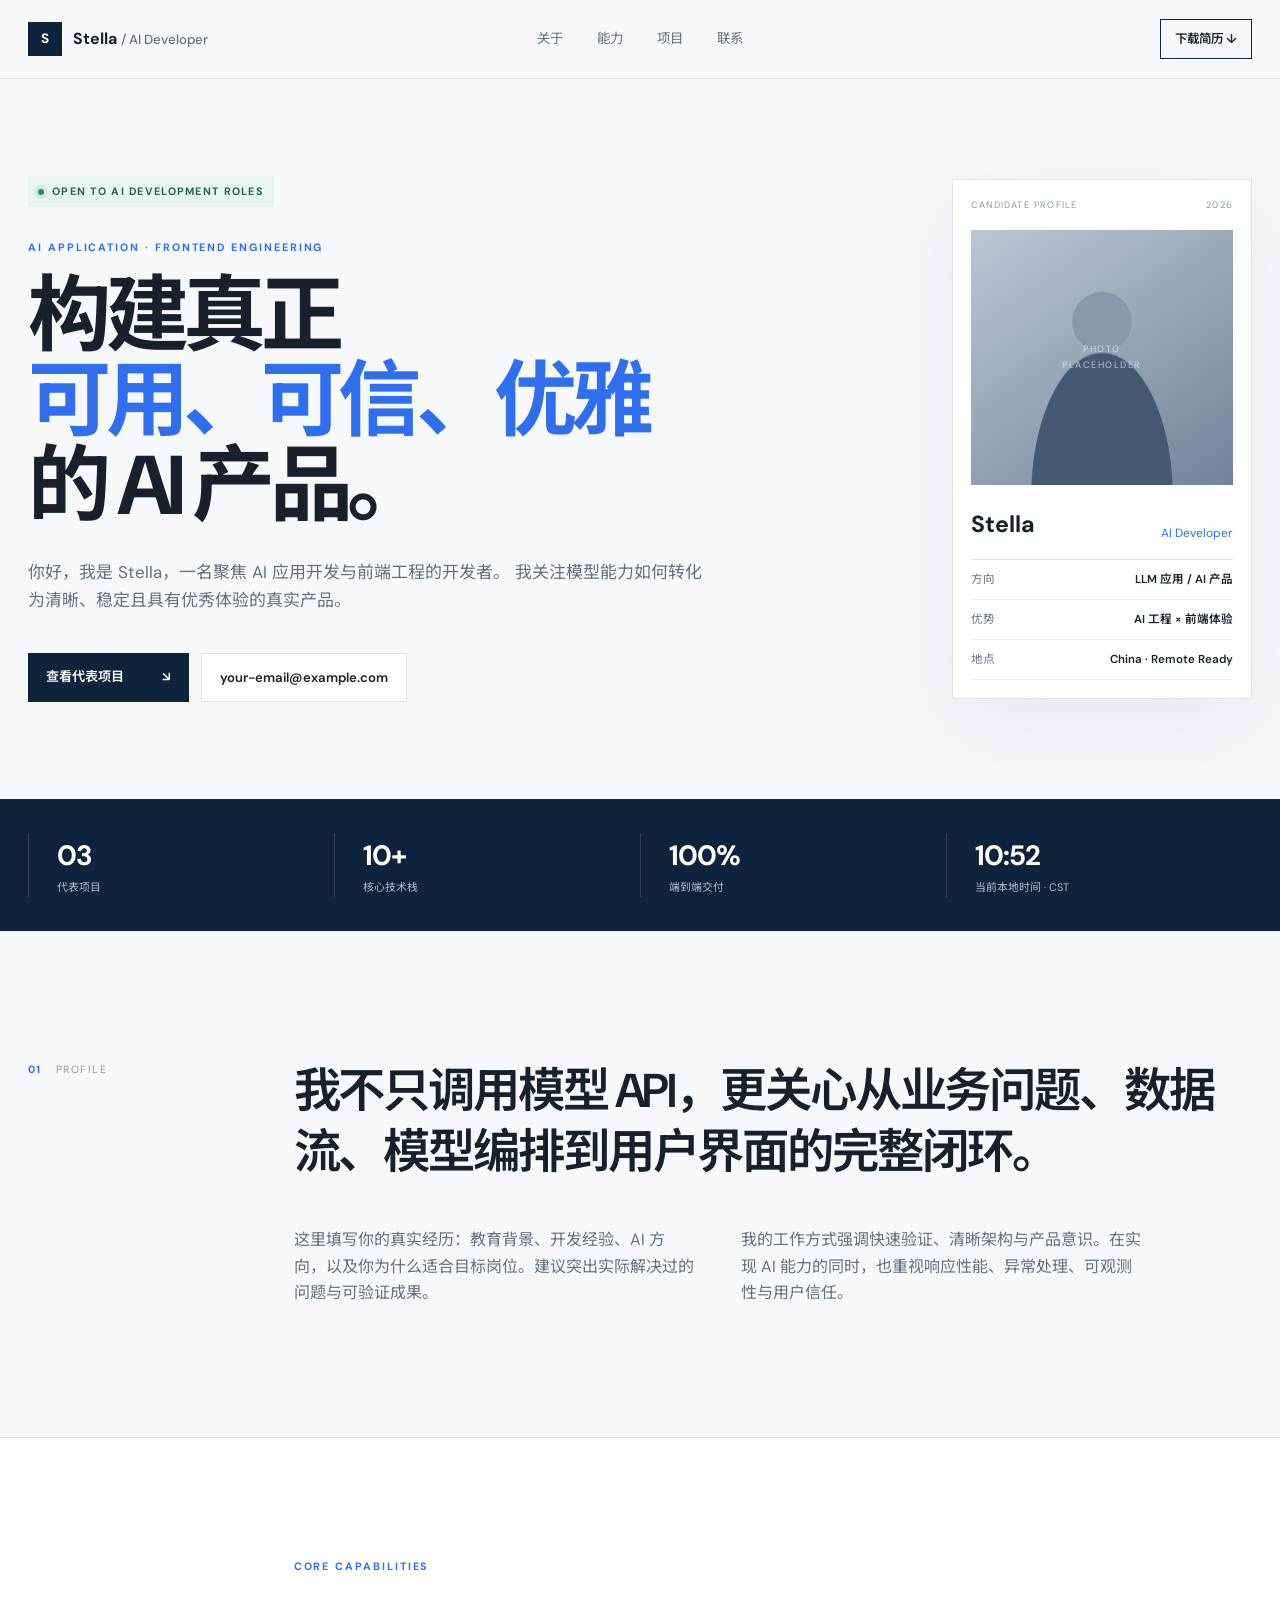
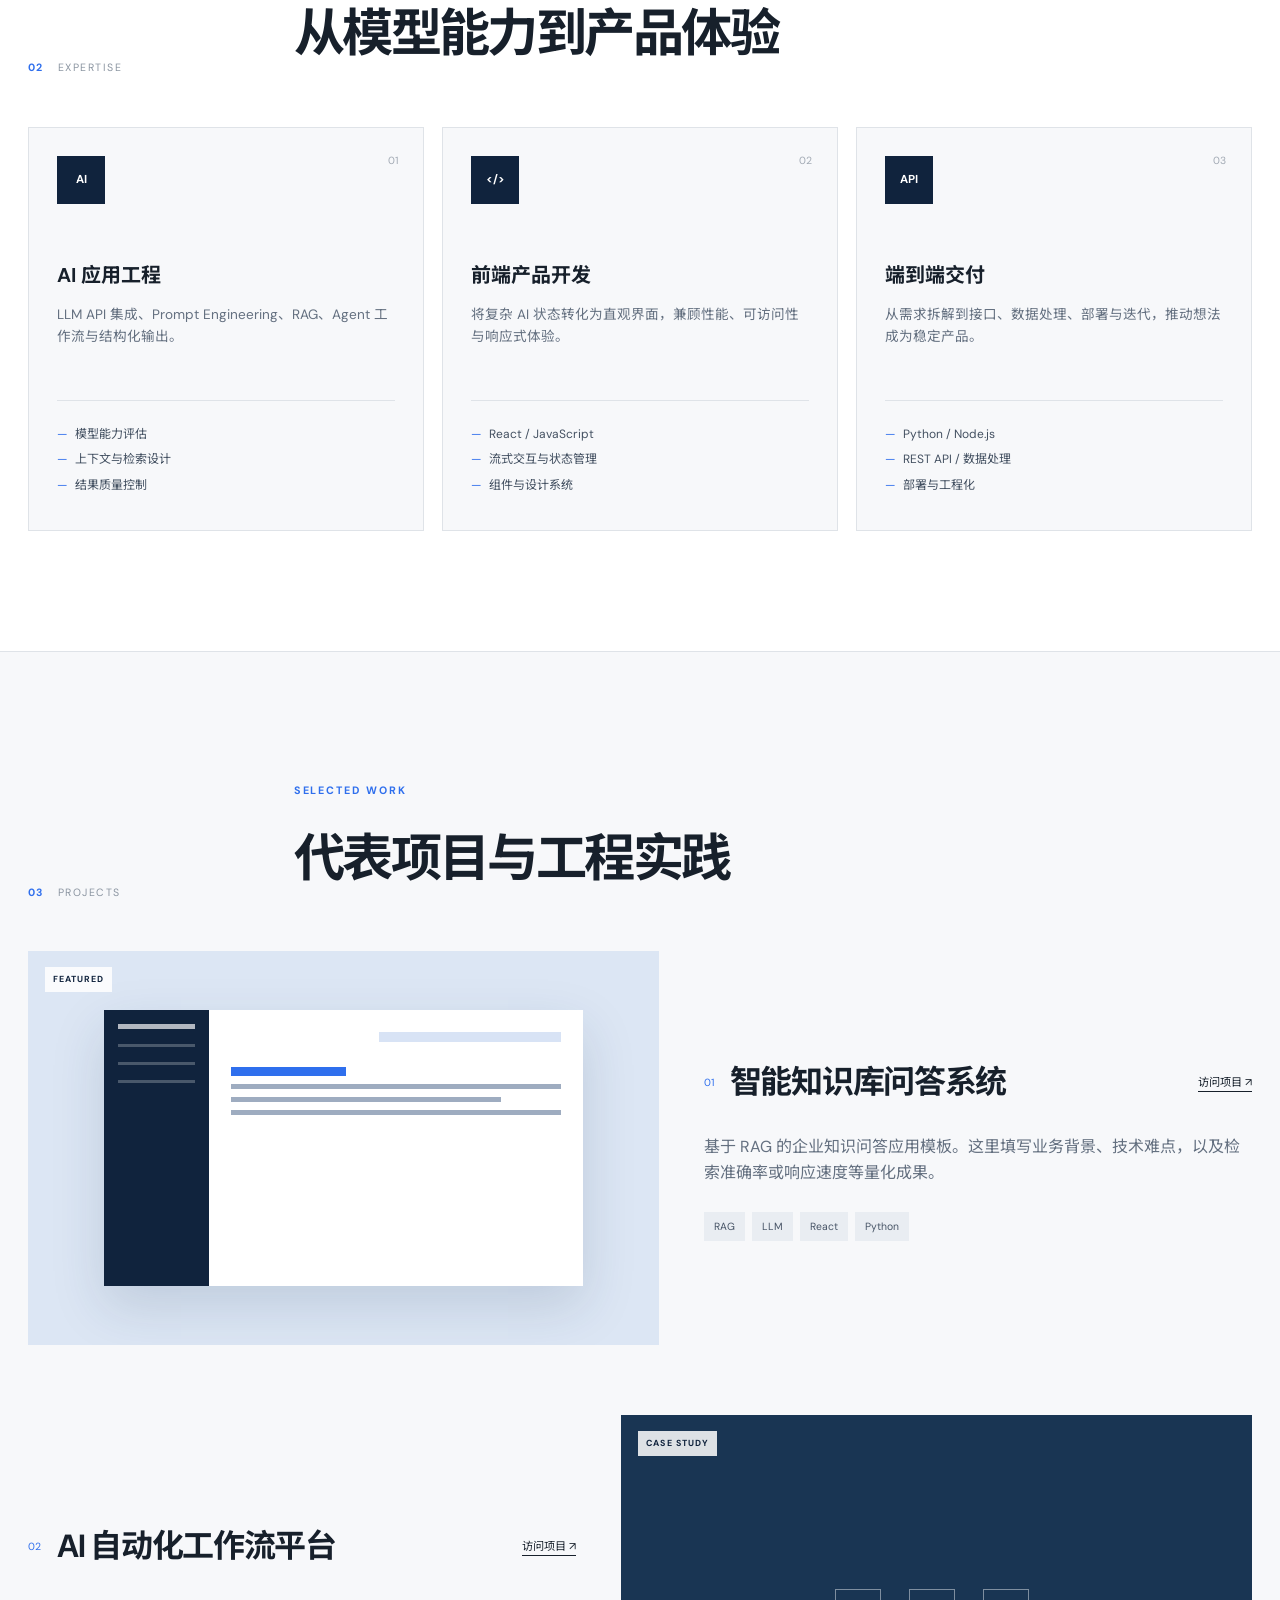
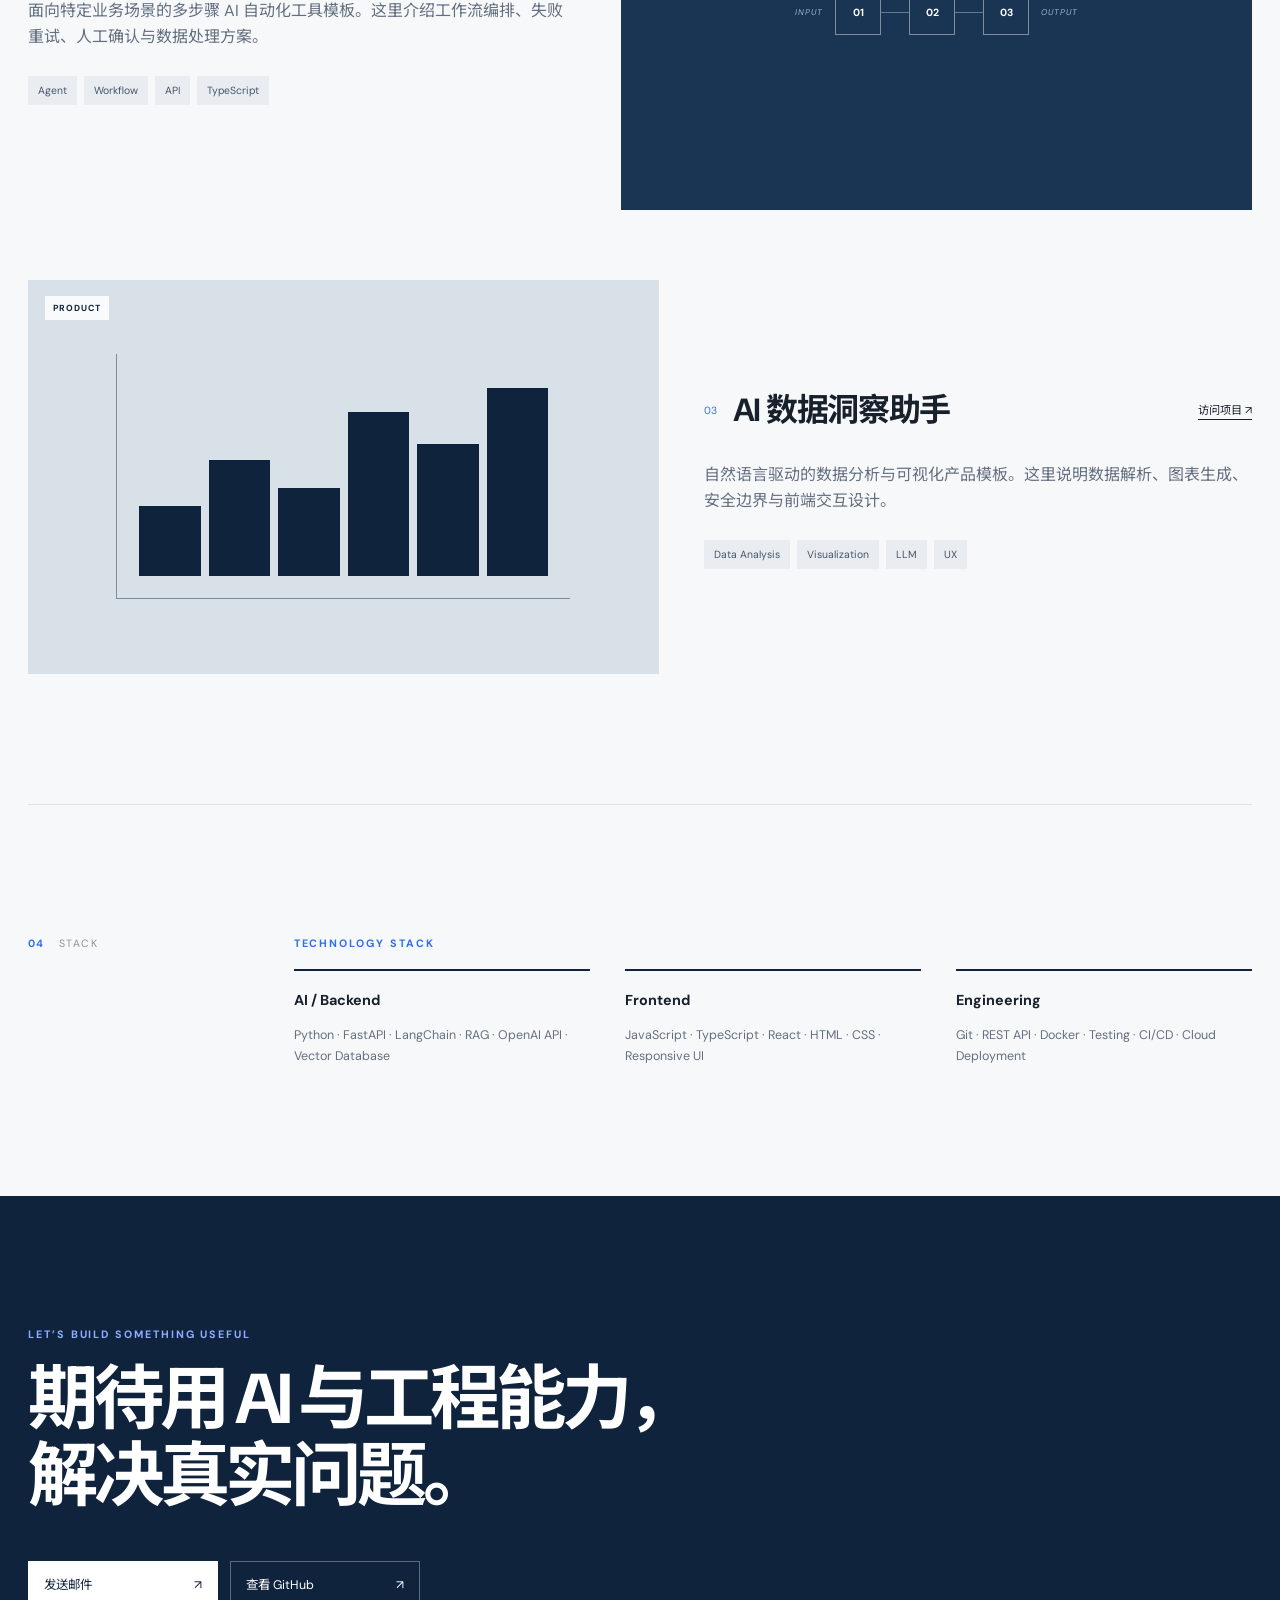
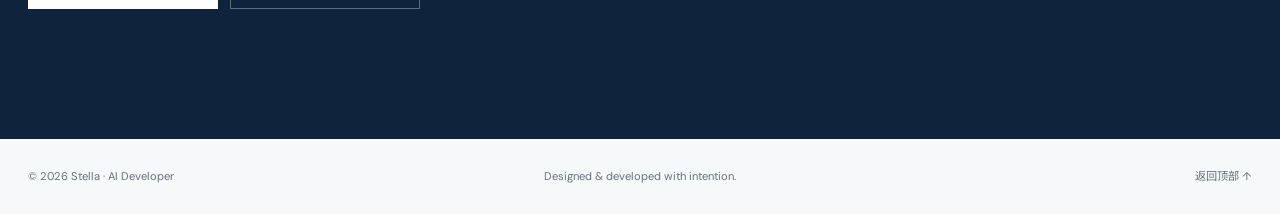
==== commit db49e7a9: "Redesign portfolio for AI developer interviews" ====
--- a/index.html
+++ b/index.html
@@ -3,99 +3,185 @@
 <head>
   <meta charset="UTF-8">
   <meta name="viewport" content="width=device-width, initial-scale=1.0">
-  <meta name="description" content="Stella 的个人主页与精选项目">
-  <meta name="theme-color" content="#f3f0eb">
-  <title>Stella — Portfolio</title>
+  <meta name="description" content="Stella — AI 开发工程师个人主页">
+  <meta name="theme-color" content="#f7f8fa">
+  <title>Stella | AI Developer</title>
   <link rel="preconnect" href="https://fonts.googleapis.com">
   <link rel="preconnect" href="https://fonts.gstatic.com" crossorigin>
-  <link href="https://fonts.googleapis.com/css2?family=DM+Sans:wght@400;500;600&family=Noto+Serif+SC:wght@500;600&family=Playfair+Display:ital,wght@0,500;1,500&display=swap" rel="stylesheet">
+  <link href="https://fonts.googleapis.com/css2?family=DM+Sans:wght@400;500;600;700&family=Noto+Sans+SC:wght@400;500;600;700&display=swap" rel="stylesheet">
   <link rel="stylesheet" href="style.css">
 </head>
 <body>
-  <header class="header">
-    <a class="monogram" href="#top" aria-label="返回首页">S.</a>
-    <nav aria-label="主导航">
-      <a href="#about">About</a><a href="#work">Work</a><a href="#contact">Contact</a>
-    </nav>
-    <a class="github-link" href="https://github.com/Stella-xixi" target="_blank" rel="noopener noreferrer">GitHub ↗</a>
+  <header class="site-header">
+    <div class="nav-shell">
+      <a class="brand" href="#home" aria-label="返回首页">
+        <span class="brand-mark">S</span>
+        <span>Stella <small>/ AI Developer</small></span>
+      </a>
+      <nav aria-label="主导航">
+        <a href="#about">关于</a><a href="#expertise">能力</a><a href="#projects">项目</a><a href="#contact">联系</a>
+      </nav>
+      <a class="resume-link" href="#" download>下载简历 <span>↓</span></a>
+    </div>
   </header>
 
-  <main id="top">
-    <section class="hero">
-      <div class="hero-kicker reveal"><span>PORTFOLIO</span><span>2026</span></div>
-      <div class="hero-main">
-        <div class="hero-copy reveal">
-          <p class="intro">Hello, I’m Stella</p>
-          <h1>以清晰的思考，<br>创造<span>有温度</span>的作品。</h1>
-          <p class="hero-text">我是一名专注于数字产品与前端开发的创作者。这里可以替换成你的个人介绍，用简洁的几句话说明你的方向、能力与正在探索的事情。</p>
-          <div class="hero-actions">
-            <a class="primary-link" href="#work">浏览精选项目 <span>↓</span></a>
-            <a class="text-link" href="mailto:your-email@example.com">与我联系</a>
-          </div>
-        </div>
-        <div class="portrait-wrap reveal">
-          <div class="portrait"><span>PORTRAIT<br>PLACEHOLDER</span></div>
-          <p><i></i> Available for selected projects</p>
+  <main>
+    <section class="hero page-shell" id="home">
+      <div class="hero-copy reveal">
+        <div class="availability"><i></i> OPEN TO AI DEVELOPMENT ROLES</div>
+        <p class="hero-label">AI APPLICATION · FRONTEND ENGINEERING</p>
+        <h1>构建真正<span>可用、可信、优雅</span>的 AI 产品。</h1>
+        <p class="hero-intro">
+          你好，我是 Stella，一名聚焦 AI 应用开发与前端工程的开发者。
+          我关注模型能力如何转化为清晰、稳定且具有优秀体验的真实产品。
+        </p>
+        <div class="hero-actions">
+          <a class="button primary" href="#projects">查看代表项目 <span>↘</span></a>
+          <a class="button secondary" href="mailto:your-email@example.com">your-email@example.com</a>
         </div>
       </div>
-      <div class="hero-foot reveal"><span>Based in China</span><span>Scroll to discover</span></div>
+
+      <aside class="profile-panel reveal" aria-label="候选人信息">
+        <div class="profile-top">
+          <span>CANDIDATE PROFILE</span><span>2026</span>
+        </div>
+        <div class="portrait"><span>PHOTO<br>PLACEHOLDER</span></div>
+        <div class="profile-name"><h2>Stella</h2><p>AI Developer</p></div>
+        <dl>
+          <div><dt>方向</dt><dd>LLM 应用 / AI 产品</dd></div>
+          <div><dt>优势</dt><dd>AI 工程 × 前端体验</dd></div>
+          <div><dt>地点</dt><dd>China · Remote Ready</dd></div>
+        </dl>
+      </aside>
     </section>
 
-    <section class="about" id="about">
-      <div class="section-label reveal"><span>01</span> About me</div>
-      <div class="about-content reveal">
-        <p class="about-lead">我相信，真正出色的作品来自审美、逻辑与细节之间的平衡。</p>
-        <div class="about-columns">
-          <p>这里填写更完整的个人经历。可以介绍你的学习方向、工作方式，以及你希望通过技术创造怎样的价值。</p>
-          <p>你也可以补充熟悉的技术栈，例如 HTML、CSS、JavaScript、React、Node.js，或任何属于你的专业能力。</p>
-        </div>
-        <div class="expertise"><span>Frontend Development</span><span>Product Thinking</span><span>Visual Design</span><span>Creative Coding</span></div>
+    <section class="metrics">
+      <div class="page-shell metric-grid reveal">
+        <div><strong>03</strong><span>代表项目</span></div>
+        <div><strong>10+</strong><span>核心技术栈</span></div>
+        <div><strong>100%</strong><span>端到端交付</span></div>
+        <div><strong id="local-time">--:--</strong><span>当前本地时间 · CST</span></div>
       </div>
     </section>
 
-    <section class="work" id="work">
-      <div class="work-heading reveal">
-        <div class="section-label"><span>02</span> Selected work</div>
-        <div><h2>精选项目</h2><p>三组项目内容均为模板，可替换图片、介绍和跳转链接。</p></div>
+    <section class="about page-shell" id="about">
+      <div class="section-aside reveal"><span>01</span><p>PROFILE</p></div>
+      <div class="about-main reveal">
+        <p class="lead">我不只调用模型 API，更关心从业务问题、数据流、模型编排到用户界面的完整闭环。</p>
+        <div class="about-detail">
+          <p>这里填写你的真实经历：教育背景、开发经验、AI 方向，以及你为什么适合目标岗位。建议突出实际解决过的问题与可验证成果。</p>
+          <p>我的工作方式强调快速验证、清晰架构与产品意识。在实现 AI 能力的同时，也重视响应性能、异常处理、可观测性与用户信任。</p>
+        </div>
       </div>
-      <div class="project-grid">
-        <article class="project reveal">
-          <a class="project-visual visual-one" href="#" aria-label="查看项目一">
-            <span class="project-number">01</span>
-            <div class="mock-window"><div class="mock-header"><i></i><i></i><i></i></div><div class="mock-content"><b></b><span></span><span></span></div></div>
-            <span class="view-project">View project ↗</span>
+    </section>
+
+    <section class="expertise" id="expertise">
+      <div class="page-shell">
+        <div class="section-head reveal">
+          <div class="section-aside"><span>02</span><p>EXPERTISE</p></div>
+          <div><p class="overline">CORE CAPABILITIES</p><h2>从模型能力到产品体验</h2></div>
+        </div>
+        <div class="capability-grid">
+          <article class="capability reveal">
+            <span class="cap-number">01</span>
+            <div class="cap-icon">AI</div>
+            <h3>AI 应用工程</h3>
+            <p>LLM API 集成、Prompt Engineering、RAG、Agent 工作流与结构化输出。</p>
+            <ul><li>模型能力评估</li><li>上下文与检索设计</li><li>结果质量控制</li></ul>
+          </article>
+          <article class="capability reveal">
+            <span class="cap-number">02</span>
+            <div class="cap-icon">&lt;/&gt;</div>
+            <h3>前端产品开发</h3>
+            <p>将复杂 AI 状态转化为直观界面，兼顾性能、可访问性与响应式体验。</p>
+            <ul><li>React / JavaScript</li><li>流式交互与状态管理</li><li>组件与设计系统</li></ul>
+          </article>
+          <article class="capability reveal">
+            <span class="cap-number">03</span>
+            <div class="cap-icon">API</div>
+            <h3>端到端交付</h3>
+            <p>从需求拆解到接口、数据处理、部署与迭代，推动想法成为稳定产品。</p>
+            <ul><li>Python / Node.js</li><li>REST API / 数据处理</li><li>部署与工程化</li></ul>
+          </article>
+        </div>
+      </div>
+    </section>
+
+    <section class="projects page-shell" id="projects">
+      <div class="section-head reveal">
+        <div class="section-aside"><span>03</span><p>PROJECTS</p></div>
+        <div><p class="overline">SELECTED WORK</p><h2>代表项目与工程实践</h2></div>
+      </div>
+      <div class="project-list">
+        <article class="project-card reveal">
+          <a class="project-cover cover-one" href="#" aria-label="查看智能知识库项目">
+            <span class="project-status">FEATURED</span>
+            <div class="ui-window">
+              <div class="ui-sidebar"><b></b><i></i><i></i><i></i></div>
+              <div class="ui-main"><div class="ui-question"></div><div class="ui-answer"><b></b><span></span><span></span><span></span></div></div>
+            </div>
           </a>
-          <div class="project-info"><div><h3>项目名称一</h3><p>项目类型 · 2026</p></div><p>在这里填写项目简介，说明它解决了什么问题，以及你的核心贡献。</p></div>
+          <div class="project-body">
+            <div class="project-title"><span>01</span><h3>智能知识库问答系统</h3><a href="#">访问项目 ↗</a></div>
+            <p>基于 RAG 的企业知识问答应用模板。这里填写业务背景、技术难点，以及检索准确率或响应速度等量化成果。</p>
+            <div class="tags"><span>RAG</span><span>LLM</span><span>React</span><span>Python</span></div>
+          </div>
         </article>
-        <article class="project reveal">
-          <a class="project-visual visual-two" href="#" aria-label="查看项目二">
-            <span class="project-number">02</span>
-            <div class="editorial-art"><span>PROJECT</span><strong>02</strong></div>
-            <span class="view-project">View project ↗</span>
+
+        <article class="project-card reveal">
+          <a class="project-cover cover-two" href="#" aria-label="查看 AI 工作流项目">
+            <span class="project-status">CASE STUDY</span>
+            <div class="flow-demo"><i>INPUT</i><b>01</b><span></span><b>02</b><span></span><b>03</b><i>OUTPUT</i></div>
           </a>
-          <div class="project-info"><div><h3>项目名称二</h3><p>项目类型 · 2026</p></div><p>在这里填写项目简介，说明它解决了什么问题，以及你的核心贡献。</p></div>
+          <div class="project-body">
+            <div class="project-title"><span>02</span><h3>AI 自动化工作流平台</h3><a href="#">访问项目 ↗</a></div>
+            <p>面向特定业务场景的多步骤 AI 自动化工具模板。这里介绍工作流编排、失败重试、人工确认与数据处理方案。</p>
+            <div class="tags"><span>Agent</span><span>Workflow</span><span>API</span><span>TypeScript</span></div>
+          </div>
         </article>
-        <article class="project reveal">
-          <a class="project-visual visual-three" href="#" aria-label="查看项目三">
-            <span class="project-number">03</span>
-            <div class="brand-art"><i>S</i><span>STUDIO<br>IDENTITY</span></div>
-            <span class="view-project">View project ↗</span>
+
+        <article class="project-card reveal">
+          <a class="project-cover cover-three" href="#" aria-label="查看数据洞察项目">
+            <span class="project-status">PRODUCT</span>
+            <div class="chart-demo"><span style="--h:35%"></span><span style="--h:58%"></span><span style="--h:44%"></span><span style="--h:82%"></span><span style="--h:66%"></span><span style="--h:94%"></span></div>
           </a>
-          <div class="project-info"><div><h3>项目名称三</h3><p>项目类型 · 2026</p></div><p>在这里填写项目简介，说明它解决了什么问题，以及你的核心贡献。</p></div>
+          <div class="project-body">
+            <div class="project-title"><span>03</span><h3>AI 数据洞察助手</h3><a href="#">访问项目 ↗</a></div>
+            <p>自然语言驱动的数据分析与可视化产品模板。这里说明数据解析、图表生成、安全边界与前端交互设计。</p>
+            <div class="tags"><span>Data Analysis</span><span>Visualization</span><span>LLM</span><span>UX</span></div>
+          </div>
         </article>
       </div>
     </section>
 
-    <section class="contact reveal" id="contact">
-      <p>Have a project in mind?</p>
-      <h2>让我们一起，做点值得被记住的事。</h2>
-      <a href="mailto:your-email@example.com">your-email@example.com <span>↗</span></a>
+    <section class="stack page-shell">
+      <div class="section-aside reveal"><span>04</span><p>STACK</p></div>
+      <div class="stack-main reveal">
+        <p class="overline">TECHNOLOGY STACK</p>
+        <div class="stack-groups">
+          <div><h3>AI / Backend</h3><p>Python · FastAPI · LangChain · RAG · OpenAI API · Vector Database</p></div>
+          <div><h3>Frontend</h3><p>JavaScript · TypeScript · React · HTML · CSS · Responsive UI</p></div>
+          <div><h3>Engineering</h3><p>Git · REST API · Docker · Testing · CI/CD · Cloud Deployment</p></div>
+        </div>
+      </div>
+    </section>
+
+    <section class="contact" id="contact">
+      <div class="page-shell reveal">
+        <p class="overline">LET’S BUILD SOMETHING USEFUL</p>
+        <h2>期待用 AI 与工程能力，<br>解决真实问题。</h2>
+        <div class="contact-actions">
+          <a href="mailto:your-email@example.com">发送邮件 <span>↗</span></a>
+          <a href="https://github.com/Stella-xixi" target="_blank" rel="noopener noreferrer">查看 GitHub <span>↗</span></a>
+        </div>
+      </div>
     </section>
   </main>
 
-  <footer>
-    <p>© <span id="year"></span> Stella</p><p>Designed with intention</p>
-    <div><a href="https://github.com/Stella-xixi" target="_blank" rel="noopener noreferrer">GitHub</a><a href="#top">Back to top ↑</a></div>
+  <footer class="page-shell">
+    <p>© <span id="year"></span> Stella · AI Developer</p>
+    <p>Designed & developed with intention.</p>
+    <a href="#home">返回顶部 ↑</a>
   </footer>
   <script src="script.js"></script>
 </body>
--- a/style.css
+++ b/style.css
@@ -1,11 +1,12 @@
-:root{--paper:#f3f0eb;--ink:#191816;--muted:#716e69;--line:#cbc5bc;--wine:#6f263d;--wine-dark:#4a1829;--cream:#f8f5ef;--max:1320px}
-*{box-sizing:border-box}html{scroll-behavior:smooth}body{margin:0;min-width:320px;background:var(--paper);color:var(--ink);font-family:"DM Sans",sans-serif;line-height:1.65;-webkit-font-smoothing:antialiased}a{color:inherit;text-decoration:none}
-.header,main,footer{width:min(calc(100% - 64px),var(--max));margin-inline:auto}.header{height:96px;display:grid;grid-template-columns:1fr auto 1fr;align-items:center;border-bottom:1px solid var(--line)}.monogram{font:italic 2rem/1 "Playfair Display",serif}nav{display:flex;gap:38px}nav a,.github-link{font-size:.78rem;letter-spacing:.12em;text-transform:uppercase}nav a{color:var(--muted);transition:.2s}.github-link{justify-self:end;border-bottom:1px solid}nav a:hover{color:var(--wine)}
-.hero{min-height:calc(100vh - 96px);padding:38px 0 30px;display:flex;flex-direction:column;justify-content:space-between}.hero-kicker,.hero-foot{display:flex;justify-content:space-between;color:var(--muted);font-size:.68rem;letter-spacing:.18em}.hero-main{display:grid;grid-template-columns:minmax(0,1.5fr) minmax(270px,.55fr);gap:clamp(50px,9vw,130px);align-items:center;padding:55px 6vw 45px}.intro{margin:0 0 20px;color:var(--wine);font:italic clamp(1.1rem,2vw,1.45rem) "Playfair Display",serif}h1,h2,h3{margin:0;font-weight:500}h1{max-width:880px;font-family:"Noto Serif SC",serif;font-size:clamp(3.1rem,6.6vw,6.8rem);letter-spacing:-.055em;line-height:1.16}h1 span{color:var(--wine);font-style:italic}.hero-text{max-width:640px;margin:30px 0 0;color:var(--muted)}.hero-actions{display:flex;align-items:center;gap:32px;margin-top:36px}.primary-link{display:inline-flex;align-items:center;gap:30px;padding:13px 18px;color:var(--cream);background:var(--ink);font-size:.82rem;transition:.25s}.primary-link:hover{background:var(--wine);transform:translateY(-2px)}.text-link{color:var(--muted);border-bottom:1px solid var(--line);font-size:.85rem}
-.portrait-wrap{max-width:350px}.portrait{position:relative;aspect-ratio:3/4;overflow:hidden;display:grid;place-items:center;color:#ffffff9e;background:radial-gradient(ellipse at 53% 38%,#b1a69b 0 15%,transparent 15.5%),radial-gradient(ellipse at 53% 103%,#635052 0 40%,transparent 40.5%),linear-gradient(145deg,#c9bdb0,#85756f);font-size:.62rem;letter-spacing:.18em;text-align:center}.portrait:after{content:"";position:absolute;inset:16px;border:1px solid #ffffff4d}.portrait-wrap p{margin:14px 0 0;color:var(--muted);font-size:.7rem;letter-spacing:.08em}.portrait-wrap i{display:inline-block;width:6px;height:6px;margin-right:7px;background:var(--wine);border-radius:50%}
-.about{display:grid;grid-template-columns:.55fr 2fr;gap:60px;padding:145px 0;border-top:1px solid var(--line)}.section-label{display:flex;gap:18px;color:var(--muted);font-size:.72rem;letter-spacing:.16em;text-transform:uppercase}.section-label span{color:var(--wine)}.about-lead{max-width:900px;margin:0;font-family:"Noto Serif SC",serif;font-size:clamp(2rem,4.2vw,4.1rem);letter-spacing:-.04em;line-height:1.45}.about-columns{max-width:860px;display:grid;grid-template-columns:repeat(2,1fr);gap:50px;margin:55px 0 45px;color:var(--muted)}.about-columns p{margin:0}.expertise{display:flex;flex-wrap:wrap;gap:9px}.expertise span{padding:8px 14px;border:1px solid var(--line);border-radius:999px;color:#55514c;font-size:.72rem}
-.work{width:100vw;margin-left:calc(50% - 50vw);padding:130px max(32px,calc((100vw - var(--max))/2));color:var(--cream);background:#1d1b1a}.work-heading{display:grid;grid-template-columns:.55fr 2fr;gap:60px;align-items:end;margin-bottom:60px}.work .section-label{color:#9c9790}.work-heading>div:last-child{display:flex;align-items:end;justify-content:space-between;gap:30px}.work h2{font-family:"Noto Serif SC",serif;font-size:clamp(2.8rem,5vw,5rem);letter-spacing:-.05em}.work-heading p{max-width:340px;margin:0;color:#aaa49d;font-size:.85rem}.project-grid{display:grid;grid-template-columns:repeat(3,minmax(0,1fr));gap:22px}.project-visual{position:relative;aspect-ratio:4/3.2;display:grid;place-items:center;overflow:hidden}.project-number{position:absolute;top:17px;left:19px;color:#ffffffa3;font-size:.65rem;letter-spacing:.15em}.view-project{position:absolute;right:16px;bottom:16px;padding:8px 12px;color:var(--ink);background:var(--cream);font-size:.68rem;opacity:0;transform:translateY(8px);transition:.25s}.project-visual:hover .view-project{opacity:1;transform:none}.visual-one{background:#b8aca0}.visual-two{background:var(--wine)}.visual-three{background:#d0c4b3}
-.mock-window{width:68%;padding:9px;background:#f4f0e9;box-shadow:0 18px 50px #26191438;transform:rotate(-3deg)}.mock-header{display:flex;gap:4px;padding-bottom:7px;border-bottom:1px solid #d6d0c7}.mock-header i{width:4px;height:4px;background:#998e84;border-radius:50%}.mock-content{height:115px;padding:22px;background:#e8e1d8}.mock-content b,.mock-content span{display:block;background:#74605c}.mock-content b{width:62%;height:14px;margin-bottom:18px}.mock-content span{width:82%;height:3px;margin:7px 0;opacity:.45}.editorial-art{width:62%;aspect-ratio:1;border:1px solid #ffffff73;display:flex;flex-direction:column;align-items:center;justify-content:center;transform:rotate(5deg)}.editorial-art span{font-size:.55rem;letter-spacing:.32em}.editorial-art strong{font:500 4.6rem/1 "Playfair Display",serif}.brand-art{display:flex;align-items:center;gap:18px;color:var(--wine-dark)}.brand-art i{font:italic 6rem "Playfair Display",serif}.brand-art span{padding-left:18px;border-left:1px solid #4a182961;font-size:.55rem;letter-spacing:.18em}.project-info{display:grid;grid-template-columns:.8fr 1fr;gap:20px;padding:22px 0 8px}.project-info h3{font:500 1.25rem "Noto Serif SC",serif}.project-info p{margin:6px 0 0;color:#99938c;font-size:.76rem;line-height:1.7}
-.contact{padding:150px 8vw;text-align:center}.contact>p{margin:0 0 25px;color:var(--wine);font:italic 1rem "Playfair Display",serif}.contact h2{max-width:900px;margin:0 auto 45px;font-family:"Noto Serif SC",serif;font-size:clamp(2.5rem,5vw,5rem);letter-spacing:-.05em;line-height:1.35}.contact a{display:inline-flex;gap:30px;padding-bottom:5px;border-bottom:1px solid;font-size:.82rem}
-footer{display:grid;grid-template-columns:1fr 1fr 1fr;padding:30px 0 42px;color:var(--muted);border-top:1px solid var(--line);font-size:.72rem}footer p{margin:0}footer p:nth-child(2){text-align:center}footer div{display:flex;justify-content:end;gap:25px}.reveal{opacity:0;transform:translateY(24px);transition:opacity .8s ease,transform .8s cubic-bezier(.2,.65,.3,1)}.reveal.visible{opacity:1;transform:none}
-@media(max-width:950px){.hero-main{grid-template-columns:1fr;padding-inline:0}.portrait-wrap{width:290px}.about,.work-heading{grid-template-columns:1fr}.project-grid{grid-template-columns:1fr;gap:55px}.project-visual{aspect-ratio:16/10}}@media(max-width:680px){.header,main,footer{width:min(calc(100% - 36px),var(--max))}.header{height:76px;grid-template-columns:1fr 1fr}nav{display:none}.hero{min-height:auto;padding-top:25px}.hero-main{padding:70px 0}h1{font-size:clamp(2.75rem,13.5vw,4.4rem)}.hero-actions{align-items:flex-start;flex-direction:column}.hero-foot{padding-bottom:20px}.about{padding:100px 0}.about-columns{grid-template-columns:1fr;gap:20px}.work{padding:100px 18px}.work-heading>div:last-child{align-items:flex-start;flex-direction:column}.project-info{grid-template-columns:1fr}.contact{padding:110px 0}footer{grid-template-columns:1fr;gap:12px}footer p:nth-child(2){text-align:left}footer div{justify-content:flex-start}}@media(prefers-reduced-motion:reduce){html{scroll-behavior:auto}*,*:before,*:after{transition-duration:.01ms!important}.reveal{opacity:1;transform:none}}
+:root{--navy:#10233d;--navy-2:#183757;--blue:#2f6fed;--ice:#edf3ff;--paper:#f7f8fa;--white:#fff;--ink:#17202b;--muted:#647080;--line:#dfe3e8;--max:1280px}
+*{box-sizing:border-box}html{scroll-behavior:smooth;scroll-padding-top:90px}body{margin:0;min-width:320px;background:var(--paper);color:var(--ink);font-family:"DM Sans","Noto Sans SC",sans-serif;line-height:1.65;-webkit-font-smoothing:antialiased}a{color:inherit;text-decoration:none}.page-shell{width:min(calc(100% - 56px),var(--max));margin-inline:auto}
+.site-header{position:sticky;top:0;z-index:20;background:#f7f8faf0;backdrop-filter:blur(18px);border-bottom:1px solid var(--line)}.nav-shell{width:min(calc(100% - 56px),var(--max));height:78px;margin:auto;display:grid;grid-template-columns:1fr auto 1fr;align-items:center}.brand{display:flex;align-items:center;gap:11px;font-weight:700}.brand-mark{width:34px;height:34px;display:grid;place-items:center;color:#fff;background:var(--navy);font-size:.85rem}.brand small{color:var(--muted);font-weight:500}nav{display:flex;gap:34px}nav a{color:var(--muted);font-size:.84rem;transition:.2s}nav a:hover{color:var(--blue)}.resume-link{justify-self:end;padding:9px 14px;border:1px solid var(--navy);font-size:.78rem;font-weight:600}
+.hero{min-height:720px;display:grid;grid-template-columns:minmax(0,1.55fr) minmax(300px,.55fr);gap:clamp(60px,9vw,140px);align-items:center;padding-block:85px}.availability{display:inline-flex;align-items:center;gap:8px;padding:7px 10px;background:#e8f4ef;color:#24634c;font-size:.67rem;font-weight:700;letter-spacing:.12em}.availability i{width:6px;height:6px;background:#2f8a68;border-radius:50%;box-shadow:0 0 0 4px #2f8a6819}.hero-label,.overline{margin:32px 0 17px;color:var(--blue);font-size:.67rem;font-weight:700;letter-spacing:.18em}.hero h1{max-width:850px;margin:0;font-size:clamp(3.4rem,6.5vw,6.5rem);letter-spacing:-.065em;line-height:1.02}.hero h1 span{display:block;color:var(--blue)}.hero-intro{max-width:680px;margin:30px 0 0;color:var(--muted);font-size:1.06rem}.hero-actions{display:flex;flex-wrap:wrap;gap:12px;margin-top:38px}.button{padding:13px 18px;font-size:.82rem;font-weight:600}.button.primary{display:flex;gap:38px;color:#fff;background:var(--navy)}.button.secondary{border:1px solid var(--line);background:#fff}
+.profile-panel{padding:18px;background:#fff;border:1px solid var(--line);box-shadow:0 28px 80px #10233d12}.profile-top{display:flex;justify-content:space-between;margin-bottom:16px;color:#8a94a0;font-size:.58rem;letter-spacing:.13em}.portrait{aspect-ratio:4/3.9;display:grid;place-items:center;color:#ffffffa3;background:radial-gradient(circle at 50% 36%,#8899ad 0 14%,transparent 14.5%),radial-gradient(ellipse at 50% 105%,#455a72 0 38%,transparent 38.5%),linear-gradient(145deg,#bbc7d2,#71849a);font-size:.58rem;letter-spacing:.16em;text-align:center}.profile-name{display:flex;justify-content:space-between;align-items:end;padding:20px 0 15px;border-bottom:1px solid var(--line)}.profile-name h2{margin:0;font-size:1.45rem}.profile-name p{margin:0;color:var(--blue);font-size:.75rem}.profile-panel dl{margin:0}.profile-panel dl div{display:flex;justify-content:space-between;padding:10px 0;border-bottom:1px solid #edf0f3;font-size:.72rem}.profile-panel dt{color:var(--muted)}.profile-panel dd{margin:0;font-weight:600}
+.metrics{background:var(--navy);color:#fff}.metric-grid{display:grid;grid-template-columns:repeat(4,1fr);padding-block:34px}.metric-grid div{display:flex;flex-direction:column;padding-left:28px;border-left:1px solid #ffffff25}.metric-grid strong{font-size:1.75rem;letter-spacing:-.04em}.metric-grid span{color:#aebbd0;font-size:.68rem}.about,.stack{display:grid;grid-template-columns:.45fr 2fr;gap:50px;padding-block:130px}.section-aside{display:flex;gap:14px;color:#8a94a0;font-size:.66rem;letter-spacing:.14em}.section-aside span{color:var(--blue);font-weight:700}.section-aside p{margin:0}.lead{max-width:920px;margin:0;font-size:clamp(2rem,3.7vw,3.75rem);font-weight:600;letter-spacing:-.045em;line-height:1.28}.about-detail{max-width:850px;display:grid;grid-template-columns:1fr 1fr;gap:45px;margin-top:45px;color:var(--muted)}.about-detail p{margin:0}
+.expertise{padding:120px 0;background:#fff;border-block:1px solid var(--line)}.section-head{display:grid;grid-template-columns:.45fr 2fr;gap:50px;align-items:end;margin-bottom:50px}.section-head .overline{margin-top:0}.section-head h2{margin:0;font-size:clamp(2.3rem,4vw,4rem);letter-spacing:-.05em}.capability-grid{display:grid;grid-template-columns:repeat(3,1fr);gap:18px}.capability{position:relative;padding:28px;border:1px solid var(--line);background:var(--paper);transition:.3s}.capability:hover{transform:translateY(-5px);border-color:#b6c7e7;box-shadow:0 18px 45px #10233d0c}.cap-number{position:absolute;top:24px;right:25px;color:#a1a9b3;font-size:.65rem}.cap-icon{width:48px;height:48px;display:grid;place-items:center;margin-bottom:55px;color:#fff;background:var(--navy);font-size:.72rem;font-weight:700}.capability h3{margin:0 0 12px;font-size:1.25rem}.capability>p{min-height:76px;margin:0;color:var(--muted);font-size:.85rem}.capability ul{padding:18px 0 0;margin:20px 0 0;border-top:1px solid var(--line);list-style:none}.capability li{margin:6px 0;color:#435061;font-size:.75rem}.capability li:before{content:"—";margin-right:8px;color:var(--blue)}
+.projects{padding-block:130px}.project-list{display:grid;gap:70px}.project-card{display:grid;grid-template-columns:1.15fr 1fr;gap:45px;align-items:center}.project-cover{position:relative;aspect-ratio:16/10;display:grid;place-items:center;overflow:hidden}.cover-one{background:#dce6f4}.cover-two{background:#193553}.cover-three{background:#d9e1e8}.project-status{position:absolute;top:16px;left:17px;z-index:2;padding:5px 8px;background:#ffffffd9;color:var(--navy);font-size:.55rem;font-weight:700;letter-spacing:.12em}.ui-window{width:76%;height:70%;display:grid;grid-template-columns:.28fr 1fr;background:#fff;box-shadow:0 20px 50px #18375726}.ui-sidebar{padding:14px;background:var(--navy)}.ui-sidebar b,.ui-sidebar i{display:block;height:5px;margin-bottom:15px;background:#ffffffad}.ui-sidebar i{height:3px;opacity:.35}.ui-main{padding:22px}.ui-question{width:55%;height:10px;margin-left:auto;background:#d8e3f5}.ui-answer{margin-top:25px}.ui-answer b,.ui-answer span{display:block;height:5px;margin:8px 0;background:#9eacc0}.ui-answer b{width:35%;height:9px;background:var(--blue)}.ui-answer span:nth-child(3){width:82%}.flow-demo{width:80%;display:flex;align-items:center;justify-content:center;color:#fff}.flow-demo b{width:46px;height:46px;display:grid;place-items:center;border:1px solid #ffffff70;font-size:.65rem}.flow-demo span{width:28px;height:1px;background:#ffffff55}.flow-demo i{margin:0 12px;color:#9fb3cd;font-size:.52rem;letter-spacing:.12em}.chart-demo{height:62%;width:72%;display:flex;align-items:end;gap:8px;padding:22px;border-left:1px solid #7a8b9c;border-bottom:1px solid #7a8b9c}.chart-demo span{flex:1;height:var(--h);background:var(--navy)}.project-title{display:grid;grid-template-columns:auto 1fr auto;gap:16px;align-items:center}.project-title>span{color:var(--blue);font-size:.65rem}.project-title h3{margin:0;font-size:clamp(1.5rem,2.5vw,2.25rem);letter-spacing:-.04em}.project-title a{font-size:.7rem;border-bottom:1px solid}.project-body>p{max-width:590px;margin:25px 0;color:var(--muted)}.tags{display:flex;flex-wrap:wrap;gap:7px}.tags span{padding:6px 10px;background:#e9edf2;color:#475466;font-size:.65rem}.project-card:nth-child(even){grid-template-columns:1fr 1.15fr}.project-card:nth-child(even) .project-cover{order:2}
+.stack{border-top:1px solid var(--line)}.stack-main .overline{margin-top:0}.stack-groups{display:grid;grid-template-columns:repeat(3,1fr);gap:35px}.stack-groups div{padding-top:18px;border-top:2px solid var(--navy)}.stack-groups h3{margin:0 0 12px;font-size:.9rem}.stack-groups p{margin:0;color:var(--muted);font-size:.78rem}.contact{padding:130px 0;color:#fff;background:var(--navy)}.contact .overline{margin-top:0;color:#8faeff}.contact h2{max-width:900px;margin:0;font-size:clamp(2.8rem,5.5vw,5.7rem);letter-spacing:-.06em;line-height:1.1}.contact-actions{display:flex;gap:12px;margin-top:45px}.contact-actions a{min-width:190px;display:flex;justify-content:space-between;padding:13px 15px;border:1px solid #ffffff52;font-size:.78rem}.contact-actions a:first-child{color:var(--navy);background:#fff}footer{display:grid;grid-template-columns:1fr 1fr 1fr;padding-block:28px;color:var(--muted);font-size:.7rem}footer p{margin:0}footer p:nth-child(2){text-align:center}footer a{text-align:right}
+.reveal{opacity:0;transform:translateY(18px);transition:opacity .7s ease,transform .7s cubic-bezier(.2,.65,.3,1)}.reveal.visible{opacity:1;transform:none}
+@media(max-width:950px){.hero{grid-template-columns:1fr}.profile-panel{max-width:420px}.capability-grid{grid-template-columns:1fr}.project-card,.project-card:nth-child(even){grid-template-columns:1fr}.project-card:nth-child(even) .project-cover{order:0}.stack-groups{grid-template-columns:1fr}.metric-grid{grid-template-columns:repeat(2,1fr);gap:28px}.about,.stack,.section-head{grid-template-columns:1fr}.capability>p{min-height:auto}}
+@media(max-width:680px){.page-shell,.nav-shell{width:min(calc(100% - 32px),var(--max))}.nav-shell{height:68px;grid-template-columns:1fr auto}nav{display:none}.brand small{display:none}.resume-link{font-size:.68rem}.hero{min-height:auto;padding-block:65px}.hero h1{font-size:clamp(3rem,14vw,4.8rem)}.metrics{padding-block:6px}.metric-grid{grid-template-columns:1fr 1fr}.metric-grid div{padding-left:15px}.about,.stack{padding-block:90px}.about-detail{grid-template-columns:1fr;gap:18px}.expertise,.projects{padding-block:90px}.section-head{margin-bottom:35px}.project-list{gap:60px}.project-cover{aspect-ratio:4/3}.project-title{grid-template-columns:auto 1fr}.project-title a{grid-column:2}.contact{padding-block:90px}.contact-actions{flex-direction:column}footer{grid-template-columns:1fr;gap:8px}footer p:nth-child(2),footer a{text-align:left}}@media(prefers-reduced-motion:reduce){html{scroll-behavior:auto}*,*:before,*:after{transition-duration:.01ms!important}.reveal{opacity:1;transform:none}}
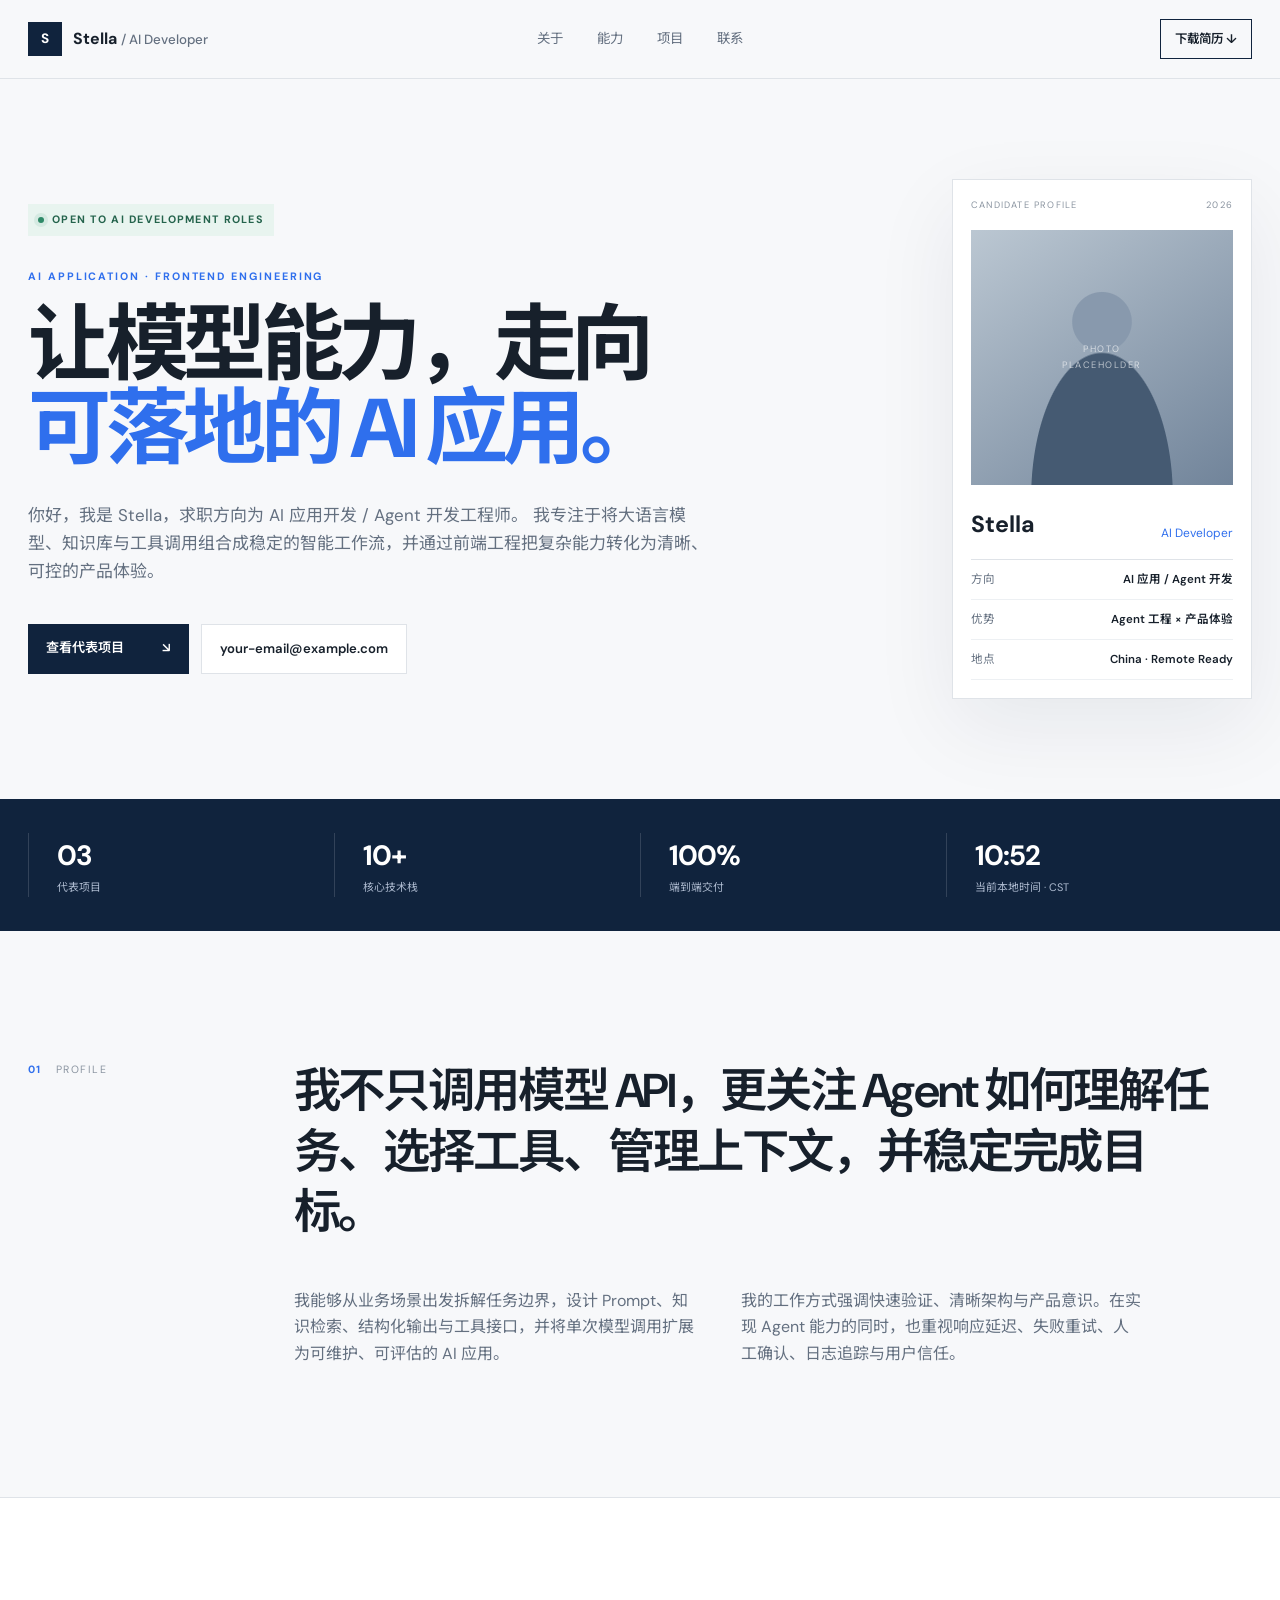
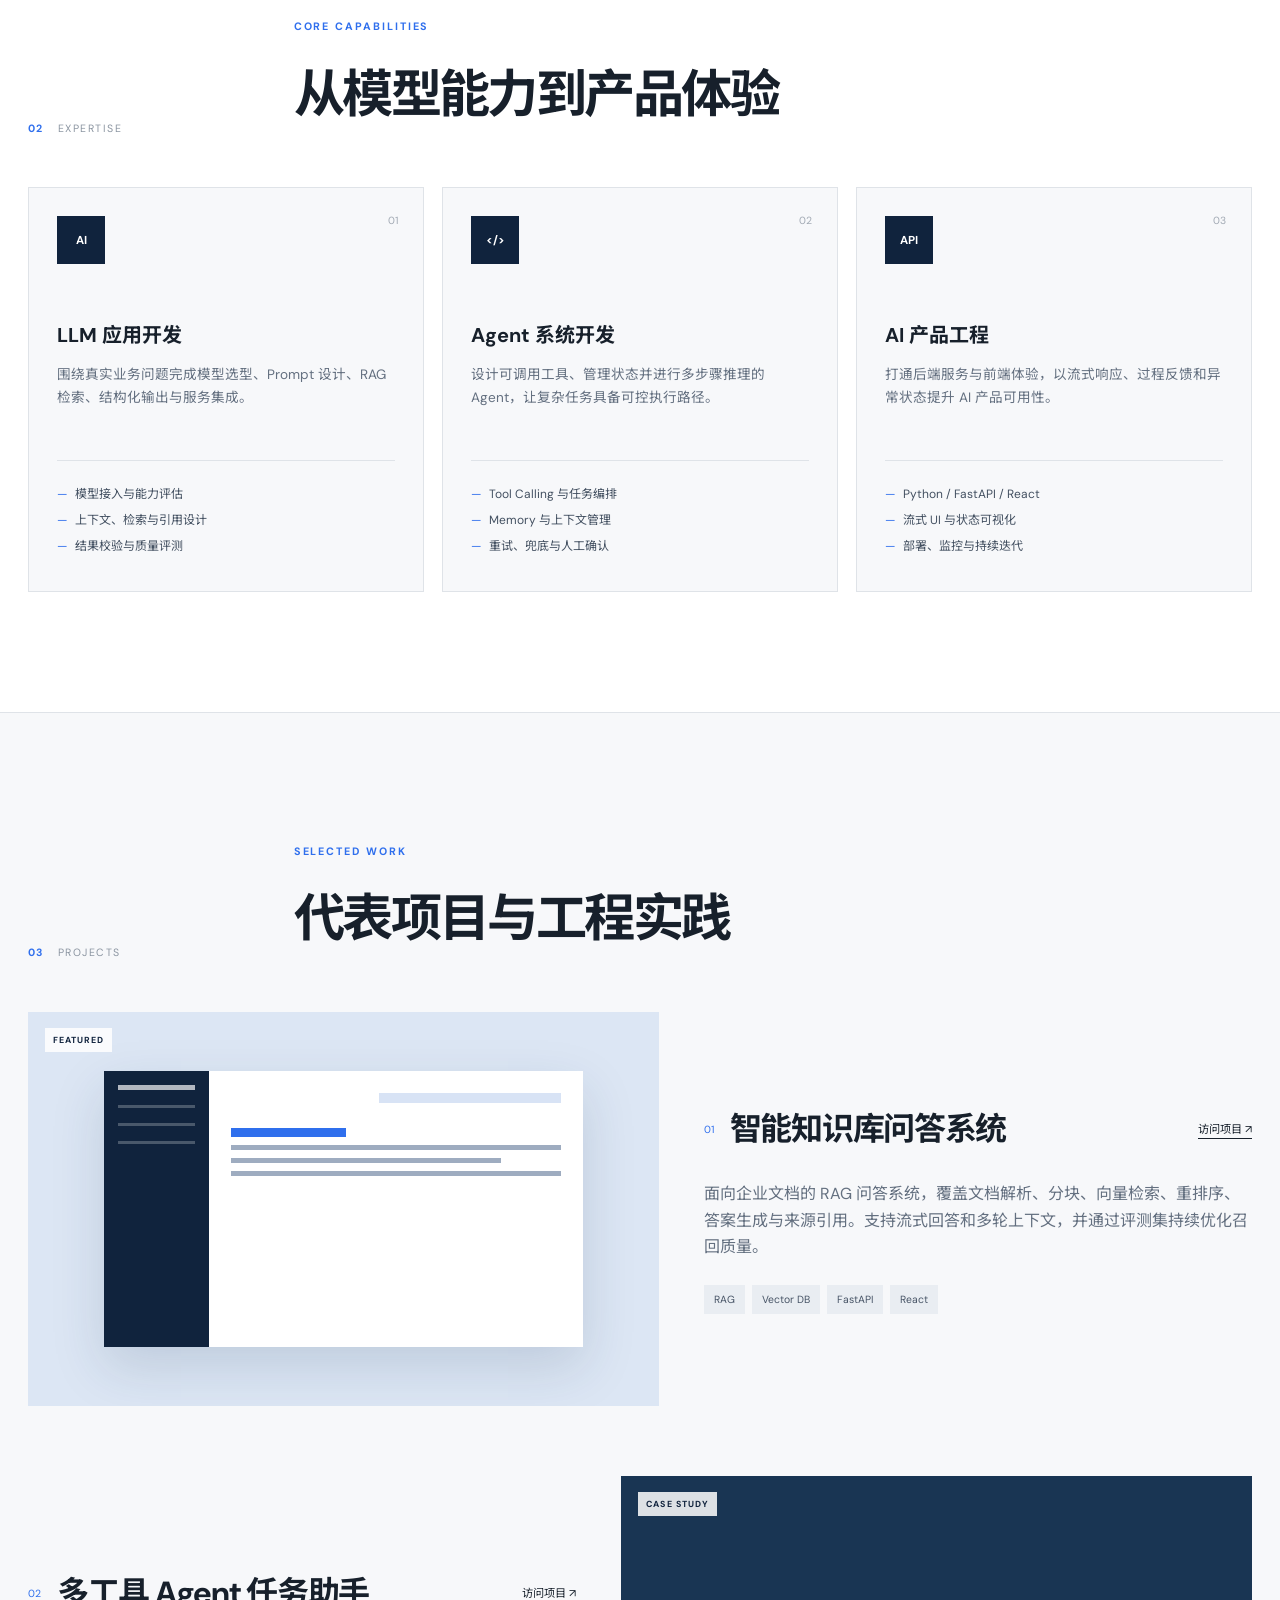
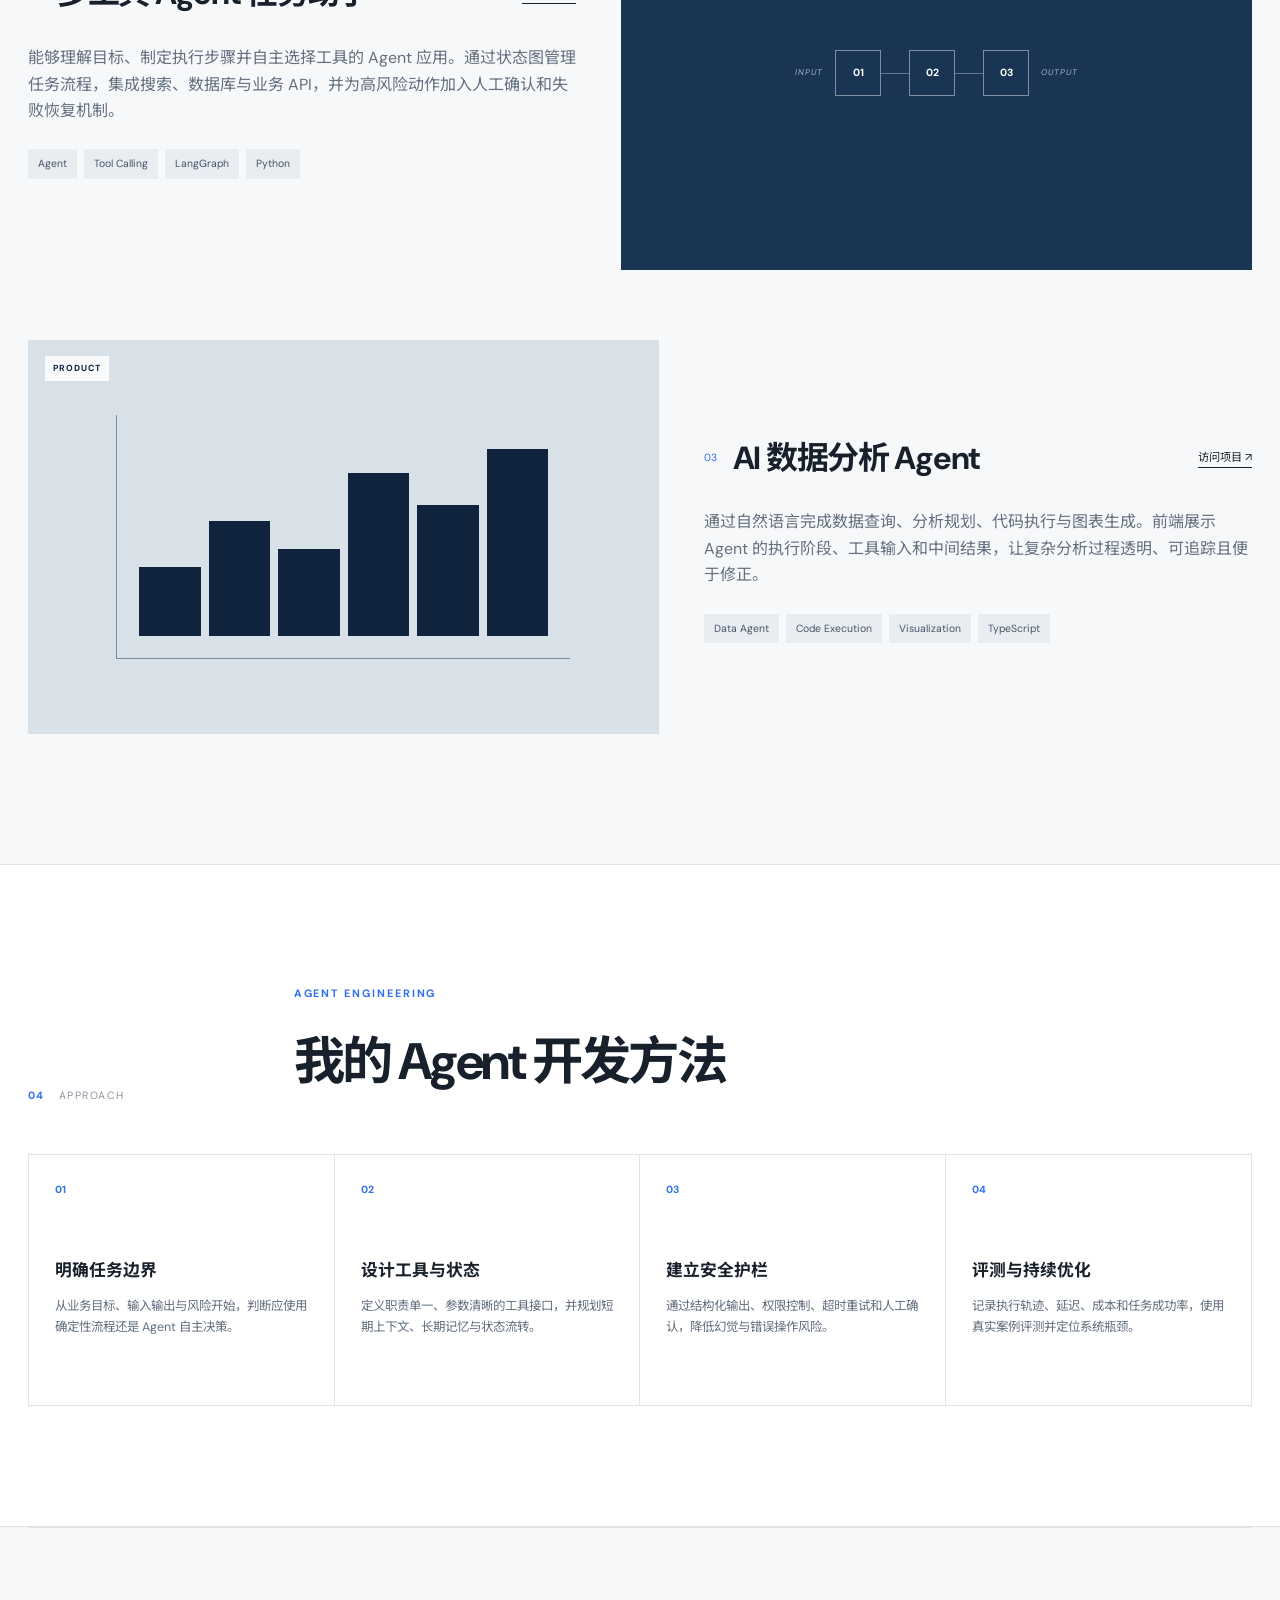
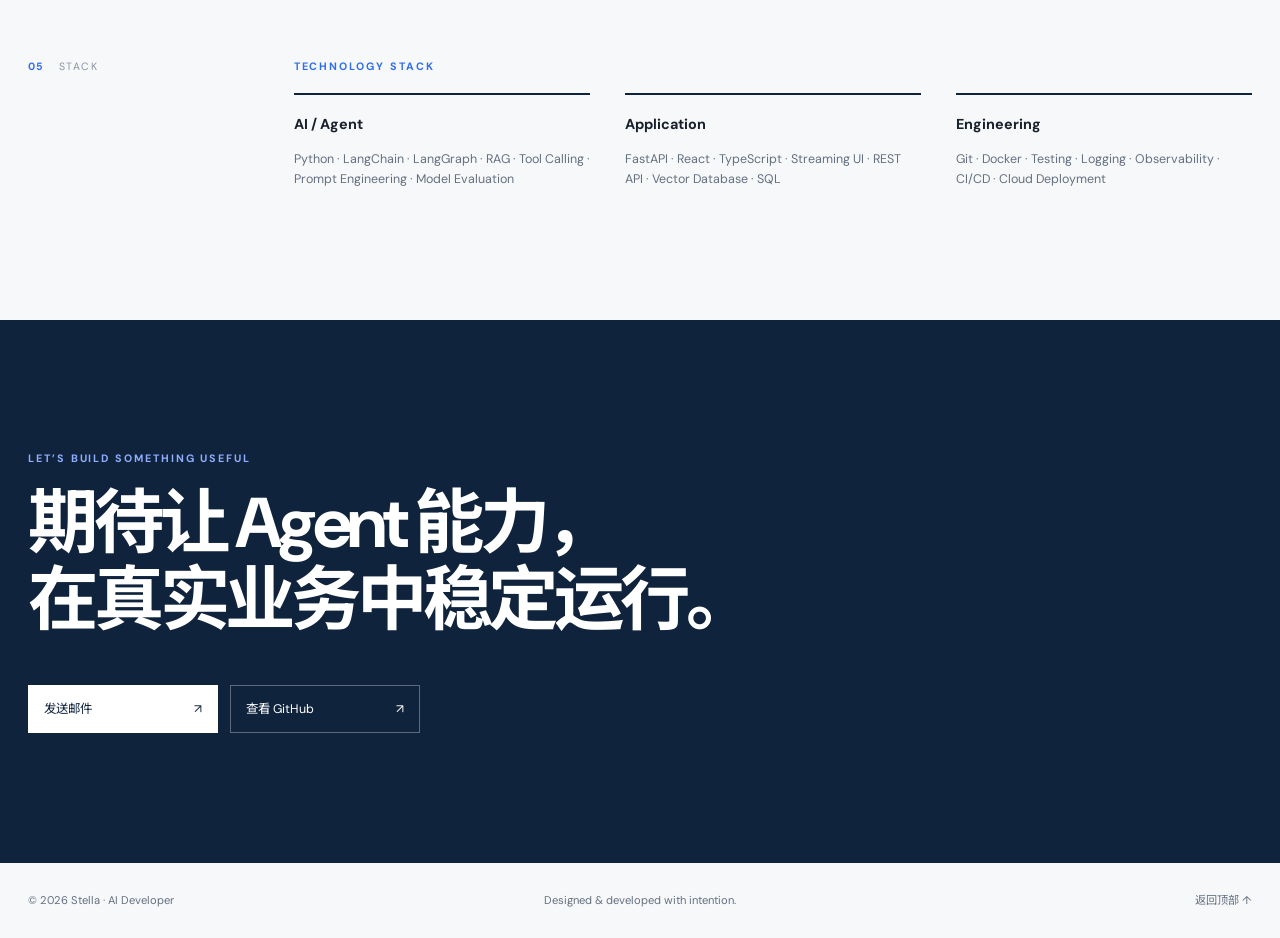
==== commit a9ee11fb: "Refine portfolio for AI application and agent roles" ====
--- a/index.html
+++ b/index.html
@@ -30,10 +30,10 @@
       <div class="hero-copy reveal">
         <div class="availability"><i></i> OPEN TO AI DEVELOPMENT ROLES</div>
         <p class="hero-label">AI APPLICATION · FRONTEND ENGINEERING</p>
-        <h1>构建真正<span>可用、可信、优雅</span>的 AI 产品。</h1>
+          <h1>让模型能力，走向<span>可落地的 AI 应用。</span></h1>
         <p class="hero-intro">
-          你好，我是 Stella，一名聚焦 AI 应用开发与前端工程的开发者。
-          我关注模型能力如何转化为清晰、稳定且具有优秀体验的真实产品。
+          你好，我是 Stella，求职方向为 AI 应用开发 / Agent 开发工程师。
+          我专注于将大语言模型、知识库与工具调用组合成稳定的智能工作流，并通过前端工程把复杂能力转化为清晰、可控的产品体验。
         </p>
         <div class="hero-actions">
           <a class="button primary" href="#projects">查看代表项目 <span>↘</span></a>
@@ -48,8 +48,8 @@
         <div class="portrait"><span>PHOTO<br>PLACEHOLDER</span></div>
         <div class="profile-name"><h2>Stella</h2><p>AI Developer</p></div>
         <dl>
-          <div><dt>方向</dt><dd>LLM 应用 / AI 产品</dd></div>
-          <div><dt>优势</dt><dd>AI 工程 × 前端体验</dd></div>
+          <div><dt>方向</dt><dd>AI 应用 / Agent 开发</dd></div>
+          <div><dt>优势</dt><dd>Agent 工程 × 产品体验</dd></div>
           <div><dt>地点</dt><dd>China · Remote Ready</dd></div>
         </dl>
       </aside>
@@ -67,10 +67,10 @@
     <section class="about page-shell" id="about">
       <div class="section-aside reveal"><span>01</span><p>PROFILE</p></div>
       <div class="about-main reveal">
-        <p class="lead">我不只调用模型 API，更关心从业务问题、数据流、模型编排到用户界面的完整闭环。</p>
+        <p class="lead">我不只调用模型 API，更关注 Agent 如何理解任务、选择工具、管理上下文，并稳定完成目标。</p>
         <div class="about-detail">
-          <p>这里填写你的真实经历：教育背景、开发经验、AI 方向，以及你为什么适合目标岗位。建议突出实际解决过的问题与可验证成果。</p>
-          <p>我的工作方式强调快速验证、清晰架构与产品意识。在实现 AI 能力的同时，也重视响应性能、异常处理、可观测性与用户信任。</p>
+          <p>我能够从业务场景出发拆解任务边界，设计 Prompt、知识检索、结构化输出与工具接口，并将单次模型调用扩展为可维护、可评估的 AI 应用。</p>
+          <p>我的工作方式强调快速验证、清晰架构与产品意识。在实现 Agent 能力的同时，也重视响应延迟、失败重试、人工确认、日志追踪与用户信任。</p>
         </div>
       </div>
     </section>
@@ -85,23 +85,23 @@
           <article class="capability reveal">
             <span class="cap-number">01</span>
             <div class="cap-icon">AI</div>
-            <h3>AI 应用工程</h3>
-            <p>LLM API 集成、Prompt Engineering、RAG、Agent 工作流与结构化输出。</p>
-            <ul><li>模型能力评估</li><li>上下文与检索设计</li><li>结果质量控制</li></ul>
+            <h3>LLM 应用开发</h3>
+            <p>围绕真实业务问题完成模型选型、Prompt 设计、RAG 检索、结构化输出与服务集成。</p>
+            <ul><li>模型接入与能力评估</li><li>上下文、检索与引用设计</li><li>结果校验与质量评测</li></ul>
           </article>
           <article class="capability reveal">
             <span class="cap-number">02</span>
             <div class="cap-icon">&lt;/&gt;</div>
-            <h3>前端产品开发</h3>
-            <p>将复杂 AI 状态转化为直观界面，兼顾性能、可访问性与响应式体验。</p>
-            <ul><li>React / JavaScript</li><li>流式交互与状态管理</li><li>组件与设计系统</li></ul>
+            <h3>Agent 系统开发</h3>
+            <p>设计可调用工具、管理状态并进行多步骤推理的 Agent，让复杂任务具备可控执行路径。</p>
+            <ul><li>Tool Calling 与任务编排</li><li>Memory 与上下文管理</li><li>重试、兜底与人工确认</li></ul>
           </article>
           <article class="capability reveal">
             <span class="cap-number">03</span>
             <div class="cap-icon">API</div>
-            <h3>端到端交付</h3>
-            <p>从需求拆解到接口、数据处理、部署与迭代，推动想法成为稳定产品。</p>
-            <ul><li>Python / Node.js</li><li>REST API / 数据处理</li><li>部署与工程化</li></ul>
+            <h3>AI 产品工程</h3>
+            <p>打通后端服务与前端体验，以流式响应、过程反馈和异常状态提升 AI 产品可用性。</p>
+            <ul><li>Python / FastAPI / React</li><li>流式 UI 与状态可视化</li><li>部署、监控与持续迭代</li></ul>
           </article>
         </div>
       </div>
@@ -123,8 +123,8 @@
           </a>
           <div class="project-body">
             <div class="project-title"><span>01</span><h3>智能知识库问答系统</h3><a href="#">访问项目 ↗</a></div>
-            <p>基于 RAG 的企业知识问答应用模板。这里填写业务背景、技术难点，以及检索准确率或响应速度等量化成果。</p>
-            <div class="tags"><span>RAG</span><span>LLM</span><span>React</span><span>Python</span></div>
+            <p>面向企业文档的 RAG 问答系统，覆盖文档解析、分块、向量检索、重排序、答案生成与来源引用。支持流式回答和多轮上下文，并通过评测集持续优化召回质量。</p>
+            <div class="tags"><span>RAG</span><span>Vector DB</span><span>FastAPI</span><span>React</span></div>
           </div>
         </article>
 
@@ -134,9 +134,9 @@
             <div class="flow-demo"><i>INPUT</i><b>01</b><span></span><b>02</b><span></span><b>03</b><i>OUTPUT</i></div>
           </a>
           <div class="project-body">
-            <div class="project-title"><span>02</span><h3>AI 自动化工作流平台</h3><a href="#">访问项目 ↗</a></div>
-            <p>面向特定业务场景的多步骤 AI 自动化工具模板。这里介绍工作流编排、失败重试、人工确认与数据处理方案。</p>
-            <div class="tags"><span>Agent</span><span>Workflow</span><span>API</span><span>TypeScript</span></div>
+            <div class="project-title"><span>02</span><h3>多工具 Agent 任务助手</h3><a href="#">访问项目 ↗</a></div>
+            <p>能够理解目标、制定执行步骤并自主选择工具的 Agent 应用。通过状态图管理任务流程，集成搜索、数据库与业务 API，并为高风险动作加入人工确认和失败恢复机制。</p>
+            <div class="tags"><span>Agent</span><span>Tool Calling</span><span>LangGraph</span><span>Python</span></div>
           </div>
         </article>
 
@@ -146,22 +146,37 @@
             <div class="chart-demo"><span style="--h:35%"></span><span style="--h:58%"></span><span style="--h:44%"></span><span style="--h:82%"></span><span style="--h:66%"></span><span style="--h:94%"></span></div>
           </a>
           <div class="project-body">
-            <div class="project-title"><span>03</span><h3>AI 数据洞察助手</h3><a href="#">访问项目 ↗</a></div>
-            <p>自然语言驱动的数据分析与可视化产品模板。这里说明数据解析、图表生成、安全边界与前端交互设计。</p>
-            <div class="tags"><span>Data Analysis</span><span>Visualization</span><span>LLM</span><span>UX</span></div>
+            <div class="project-title"><span>03</span><h3>AI 数据分析 Agent</h3><a href="#">访问项目 ↗</a></div>
+            <p>通过自然语言完成数据查询、分析规划、代码执行与图表生成。前端展示 Agent 的执行阶段、工具输入和中间结果，让复杂分析过程透明、可追踪且便于修正。</p>
+            <div class="tags"><span>Data Agent</span><span>Code Execution</span><span>Visualization</span><span>TypeScript</span></div>
           </div>
         </article>
       </div>
     </section>
 
+    <section class="agent-process">
+      <div class="page-shell">
+        <div class="section-head reveal">
+          <div class="section-aside"><span>04</span><p>APPROACH</p></div>
+          <div><p class="overline">AGENT ENGINEERING</p><h2>我的 Agent 开发方法</h2></div>
+        </div>
+        <div class="process-grid">
+          <article class="reveal"><span>01</span><h3>明确任务边界</h3><p>从业务目标、输入输出与风险开始，判断应使用确定性流程还是 Agent 自主决策。</p></article>
+          <article class="reveal"><span>02</span><h3>设计工具与状态</h3><p>定义职责单一、参数清晰的工具接口，并规划短期上下文、长期记忆与状态流转。</p></article>
+          <article class="reveal"><span>03</span><h3>建立安全护栏</h3><p>通过结构化输出、权限控制、超时重试和人工确认，降低幻觉与错误操作风险。</p></article>
+          <article class="reveal"><span>04</span><h3>评测与持续优化</h3><p>记录执行轨迹、延迟、成本和任务成功率，使用真实案例评测并定位系统瓶颈。</p></article>
+        </div>
+      </div>
+    </section>
+
     <section class="stack page-shell">
-      <div class="section-aside reveal"><span>04</span><p>STACK</p></div>
+      <div class="section-aside reveal"><span>05</span><p>STACK</p></div>
       <div class="stack-main reveal">
         <p class="overline">TECHNOLOGY STACK</p>
         <div class="stack-groups">
-          <div><h3>AI / Backend</h3><p>Python · FastAPI · LangChain · RAG · OpenAI API · Vector Database</p></div>
-          <div><h3>Frontend</h3><p>JavaScript · TypeScript · React · HTML · CSS · Responsive UI</p></div>
-          <div><h3>Engineering</h3><p>Git · REST API · Docker · Testing · CI/CD · Cloud Deployment</p></div>
+          <div><h3>AI / Agent</h3><p>Python · LangChain · LangGraph · RAG · Tool Calling · Prompt Engineering · Model Evaluation</p></div>
+          <div><h3>Application</h3><p>FastAPI · React · TypeScript · Streaming UI · REST API · Vector Database · SQL</p></div>
+          <div><h3>Engineering</h3><p>Git · Docker · Testing · Logging · Observability · CI/CD · Cloud Deployment</p></div>
         </div>
       </div>
     </section>
@@ -169,7 +184,7 @@
     <section class="contact" id="contact">
       <div class="page-shell reveal">
         <p class="overline">LET’S BUILD SOMETHING USEFUL</p>
-        <h2>期待用 AI 与工程能力，<br>解决真实问题。</h2>
+        <h2>期待让 Agent 能力，<br>在真实业务中稳定运行。</h2>
         <div class="contact-actions">
           <a href="mailto:your-email@example.com">发送邮件 <span>↗</span></a>
           <a href="https://github.com/Stella-xixi" target="_blank" rel="noopener noreferrer">查看 GitHub <span>↗</span></a>
--- a/style.css
+++ b/style.css
@@ -6,7 +6,7 @@
 .metrics{background:var(--navy);color:#fff}.metric-grid{display:grid;grid-template-columns:repeat(4,1fr);padding-block:34px}.metric-grid div{display:flex;flex-direction:column;padding-left:28px;border-left:1px solid #ffffff25}.metric-grid strong{font-size:1.75rem;letter-spacing:-.04em}.metric-grid span{color:#aebbd0;font-size:.68rem}.about,.stack{display:grid;grid-template-columns:.45fr 2fr;gap:50px;padding-block:130px}.section-aside{display:flex;gap:14px;color:#8a94a0;font-size:.66rem;letter-spacing:.14em}.section-aside span{color:var(--blue);font-weight:700}.section-aside p{margin:0}.lead{max-width:920px;margin:0;font-size:clamp(2rem,3.7vw,3.75rem);font-weight:600;letter-spacing:-.045em;line-height:1.28}.about-detail{max-width:850px;display:grid;grid-template-columns:1fr 1fr;gap:45px;margin-top:45px;color:var(--muted)}.about-detail p{margin:0}
 .expertise{padding:120px 0;background:#fff;border-block:1px solid var(--line)}.section-head{display:grid;grid-template-columns:.45fr 2fr;gap:50px;align-items:end;margin-bottom:50px}.section-head .overline{margin-top:0}.section-head h2{margin:0;font-size:clamp(2.3rem,4vw,4rem);letter-spacing:-.05em}.capability-grid{display:grid;grid-template-columns:repeat(3,1fr);gap:18px}.capability{position:relative;padding:28px;border:1px solid var(--line);background:var(--paper);transition:.3s}.capability:hover{transform:translateY(-5px);border-color:#b6c7e7;box-shadow:0 18px 45px #10233d0c}.cap-number{position:absolute;top:24px;right:25px;color:#a1a9b3;font-size:.65rem}.cap-icon{width:48px;height:48px;display:grid;place-items:center;margin-bottom:55px;color:#fff;background:var(--navy);font-size:.72rem;font-weight:700}.capability h3{margin:0 0 12px;font-size:1.25rem}.capability>p{min-height:76px;margin:0;color:var(--muted);font-size:.85rem}.capability ul{padding:18px 0 0;margin:20px 0 0;border-top:1px solid var(--line);list-style:none}.capability li{margin:6px 0;color:#435061;font-size:.75rem}.capability li:before{content:"—";margin-right:8px;color:var(--blue)}
 .projects{padding-block:130px}.project-list{display:grid;gap:70px}.project-card{display:grid;grid-template-columns:1.15fr 1fr;gap:45px;align-items:center}.project-cover{position:relative;aspect-ratio:16/10;display:grid;place-items:center;overflow:hidden}.cover-one{background:#dce6f4}.cover-two{background:#193553}.cover-three{background:#d9e1e8}.project-status{position:absolute;top:16px;left:17px;z-index:2;padding:5px 8px;background:#ffffffd9;color:var(--navy);font-size:.55rem;font-weight:700;letter-spacing:.12em}.ui-window{width:76%;height:70%;display:grid;grid-template-columns:.28fr 1fr;background:#fff;box-shadow:0 20px 50px #18375726}.ui-sidebar{padding:14px;background:var(--navy)}.ui-sidebar b,.ui-sidebar i{display:block;height:5px;margin-bottom:15px;background:#ffffffad}.ui-sidebar i{height:3px;opacity:.35}.ui-main{padding:22px}.ui-question{width:55%;height:10px;margin-left:auto;background:#d8e3f5}.ui-answer{margin-top:25px}.ui-answer b,.ui-answer span{display:block;height:5px;margin:8px 0;background:#9eacc0}.ui-answer b{width:35%;height:9px;background:var(--blue)}.ui-answer span:nth-child(3){width:82%}.flow-demo{width:80%;display:flex;align-items:center;justify-content:center;color:#fff}.flow-demo b{width:46px;height:46px;display:grid;place-items:center;border:1px solid #ffffff70;font-size:.65rem}.flow-demo span{width:28px;height:1px;background:#ffffff55}.flow-demo i{margin:0 12px;color:#9fb3cd;font-size:.52rem;letter-spacing:.12em}.chart-demo{height:62%;width:72%;display:flex;align-items:end;gap:8px;padding:22px;border-left:1px solid #7a8b9c;border-bottom:1px solid #7a8b9c}.chart-demo span{flex:1;height:var(--h);background:var(--navy)}.project-title{display:grid;grid-template-columns:auto 1fr auto;gap:16px;align-items:center}.project-title>span{color:var(--blue);font-size:.65rem}.project-title h3{margin:0;font-size:clamp(1.5rem,2.5vw,2.25rem);letter-spacing:-.04em}.project-title a{font-size:.7rem;border-bottom:1px solid}.project-body>p{max-width:590px;margin:25px 0;color:var(--muted)}.tags{display:flex;flex-wrap:wrap;gap:7px}.tags span{padding:6px 10px;background:#e9edf2;color:#475466;font-size:.65rem}.project-card:nth-child(even){grid-template-columns:1fr 1.15fr}.project-card:nth-child(even) .project-cover{order:2}
-.stack{border-top:1px solid var(--line)}.stack-main .overline{margin-top:0}.stack-groups{display:grid;grid-template-columns:repeat(3,1fr);gap:35px}.stack-groups div{padding-top:18px;border-top:2px solid var(--navy)}.stack-groups h3{margin:0 0 12px;font-size:.9rem}.stack-groups p{margin:0;color:var(--muted);font-size:.78rem}.contact{padding:130px 0;color:#fff;background:var(--navy)}.contact .overline{margin-top:0;color:#8faeff}.contact h2{max-width:900px;margin:0;font-size:clamp(2.8rem,5.5vw,5.7rem);letter-spacing:-.06em;line-height:1.1}.contact-actions{display:flex;gap:12px;margin-top:45px}.contact-actions a{min-width:190px;display:flex;justify-content:space-between;padding:13px 15px;border:1px solid #ffffff52;font-size:.78rem}.contact-actions a:first-child{color:var(--navy);background:#fff}footer{display:grid;grid-template-columns:1fr 1fr 1fr;padding-block:28px;color:var(--muted);font-size:.7rem}footer p{margin:0}footer p:nth-child(2){text-align:center}footer a{text-align:right}
+.agent-process{padding:120px 0;background:#fff;border-block:1px solid var(--line)}.process-grid{display:grid;grid-template-columns:repeat(4,1fr);border:1px solid var(--line)}.process-grid article{min-height:250px;padding:26px;border-right:1px solid var(--line)}.process-grid article:last-child{border-right:0}.process-grid article>span{display:block;margin-bottom:58px;color:var(--blue);font-size:.65rem;font-weight:700}.process-grid h3{margin:0 0 12px;font-size:1.05rem}.process-grid p{margin:0;color:var(--muted);font-size:.78rem}.stack{border-top:1px solid var(--line)}.stack-main .overline{margin-top:0}.stack-groups{display:grid;grid-template-columns:repeat(3,1fr);gap:35px}.stack-groups div{padding-top:18px;border-top:2px solid var(--navy)}.stack-groups h3{margin:0 0 12px;font-size:.9rem}.stack-groups p{margin:0;color:var(--muted);font-size:.78rem}.contact{padding:130px 0;color:#fff;background:var(--navy)}.contact .overline{margin-top:0;color:#8faeff}.contact h2{max-width:900px;margin:0;font-size:clamp(2.8rem,5.5vw,5.7rem);letter-spacing:-.06em;line-height:1.1}.contact-actions{display:flex;gap:12px;margin-top:45px}.contact-actions a{min-width:190px;display:flex;justify-content:space-between;padding:13px 15px;border:1px solid #ffffff52;font-size:.78rem}.contact-actions a:first-child{color:var(--navy);background:#fff}footer{display:grid;grid-template-columns:1fr 1fr 1fr;padding-block:28px;color:var(--muted);font-size:.7rem}footer p{margin:0}footer p:nth-child(2){text-align:center}footer a{text-align:right}
 .reveal{opacity:0;transform:translateY(18px);transition:opacity .7s ease,transform .7s cubic-bezier(.2,.65,.3,1)}.reveal.visible{opacity:1;transform:none}
-@media(max-width:950px){.hero{grid-template-columns:1fr}.profile-panel{max-width:420px}.capability-grid{grid-template-columns:1fr}.project-card,.project-card:nth-child(even){grid-template-columns:1fr}.project-card:nth-child(even) .project-cover{order:0}.stack-groups{grid-template-columns:1fr}.metric-grid{grid-template-columns:repeat(2,1fr);gap:28px}.about,.stack,.section-head{grid-template-columns:1fr}.capability>p{min-height:auto}}
-@media(max-width:680px){.page-shell,.nav-shell{width:min(calc(100% - 32px),var(--max))}.nav-shell{height:68px;grid-template-columns:1fr auto}nav{display:none}.brand small{display:none}.resume-link{font-size:.68rem}.hero{min-height:auto;padding-block:65px}.hero h1{font-size:clamp(3rem,14vw,4.8rem)}.metrics{padding-block:6px}.metric-grid{grid-template-columns:1fr 1fr}.metric-grid div{padding-left:15px}.about,.stack{padding-block:90px}.about-detail{grid-template-columns:1fr;gap:18px}.expertise,.projects{padding-block:90px}.section-head{margin-bottom:35px}.project-list{gap:60px}.project-cover{aspect-ratio:4/3}.project-title{grid-template-columns:auto 1fr}.project-title a{grid-column:2}.contact{padding-block:90px}.contact-actions{flex-direction:column}footer{grid-template-columns:1fr;gap:8px}footer p:nth-child(2),footer a{text-align:left}}@media(prefers-reduced-motion:reduce){html{scroll-behavior:auto}*,*:before,*:after{transition-duration:.01ms!important}.reveal{opacity:1;transform:none}}
+@media(max-width:950px){.hero{grid-template-columns:1fr}.profile-panel{max-width:420px}.capability-grid{grid-template-columns:1fr}.project-card,.project-card:nth-child(even){grid-template-columns:1fr}.project-card:nth-child(even) .project-cover{order:0}.process-grid{grid-template-columns:repeat(2,1fr)}.process-grid article:nth-child(2){border-right:0}.process-grid article:nth-child(-n+2){border-bottom:1px solid var(--line)}.stack-groups{grid-template-columns:1fr}.metric-grid{grid-template-columns:repeat(2,1fr);gap:28px}.about,.stack,.section-head{grid-template-columns:1fr}.capability>p{min-height:auto}}
+@media(max-width:680px){.page-shell,.nav-shell{width:min(calc(100% - 32px),var(--max))}.nav-shell{height:68px;grid-template-columns:1fr auto}nav{display:none}.brand small{display:none}.resume-link{font-size:.68rem}.hero{min-height:auto;padding-block:65px}.hero h1{font-size:clamp(3rem,14vw,4.8rem)}.metrics{padding-block:6px}.metric-grid{grid-template-columns:1fr 1fr}.metric-grid div{padding-left:15px}.about,.stack{padding-block:90px}.about-detail{grid-template-columns:1fr;gap:18px}.expertise,.projects,.agent-process{padding-block:90px}.section-head{margin-bottom:35px}.project-list{gap:60px}.project-cover{aspect-ratio:4/3}.project-title{grid-template-columns:auto 1fr}.project-title a{grid-column:2}.process-grid{grid-template-columns:1fr}.process-grid article{min-height:auto;border-right:0;border-bottom:1px solid var(--line)!important}.process-grid article:last-child{border-bottom:0!important}.process-grid article>span{margin-bottom:30px}.contact{padding-block:90px}.contact-actions{flex-direction:column}footer{grid-template-columns:1fr;gap:8px}footer p:nth-child(2),footer a{text-align:left}}@media(prefers-reduced-motion:reduce){html{scroll-behavior:auto}*,*:before,*:after{transition-duration:.01ms!important}.reveal{opacity:1;transform:none}}
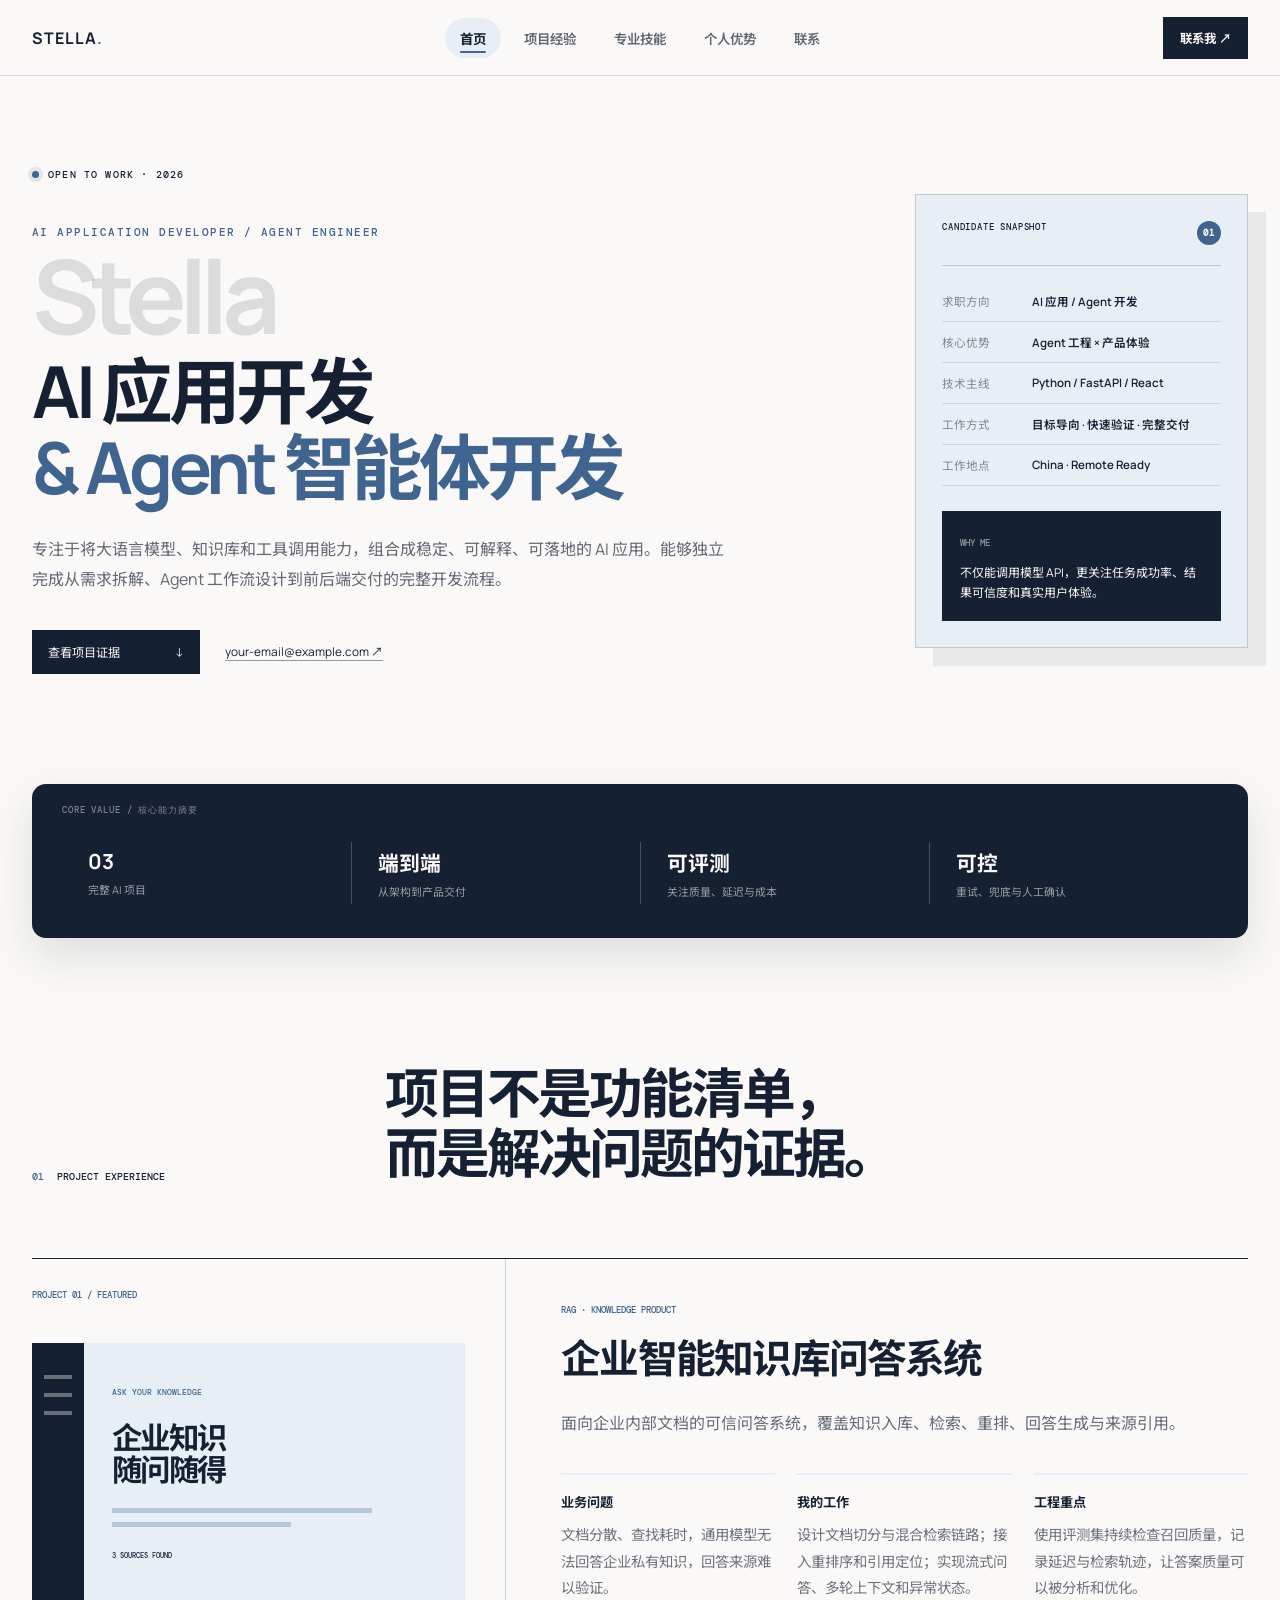
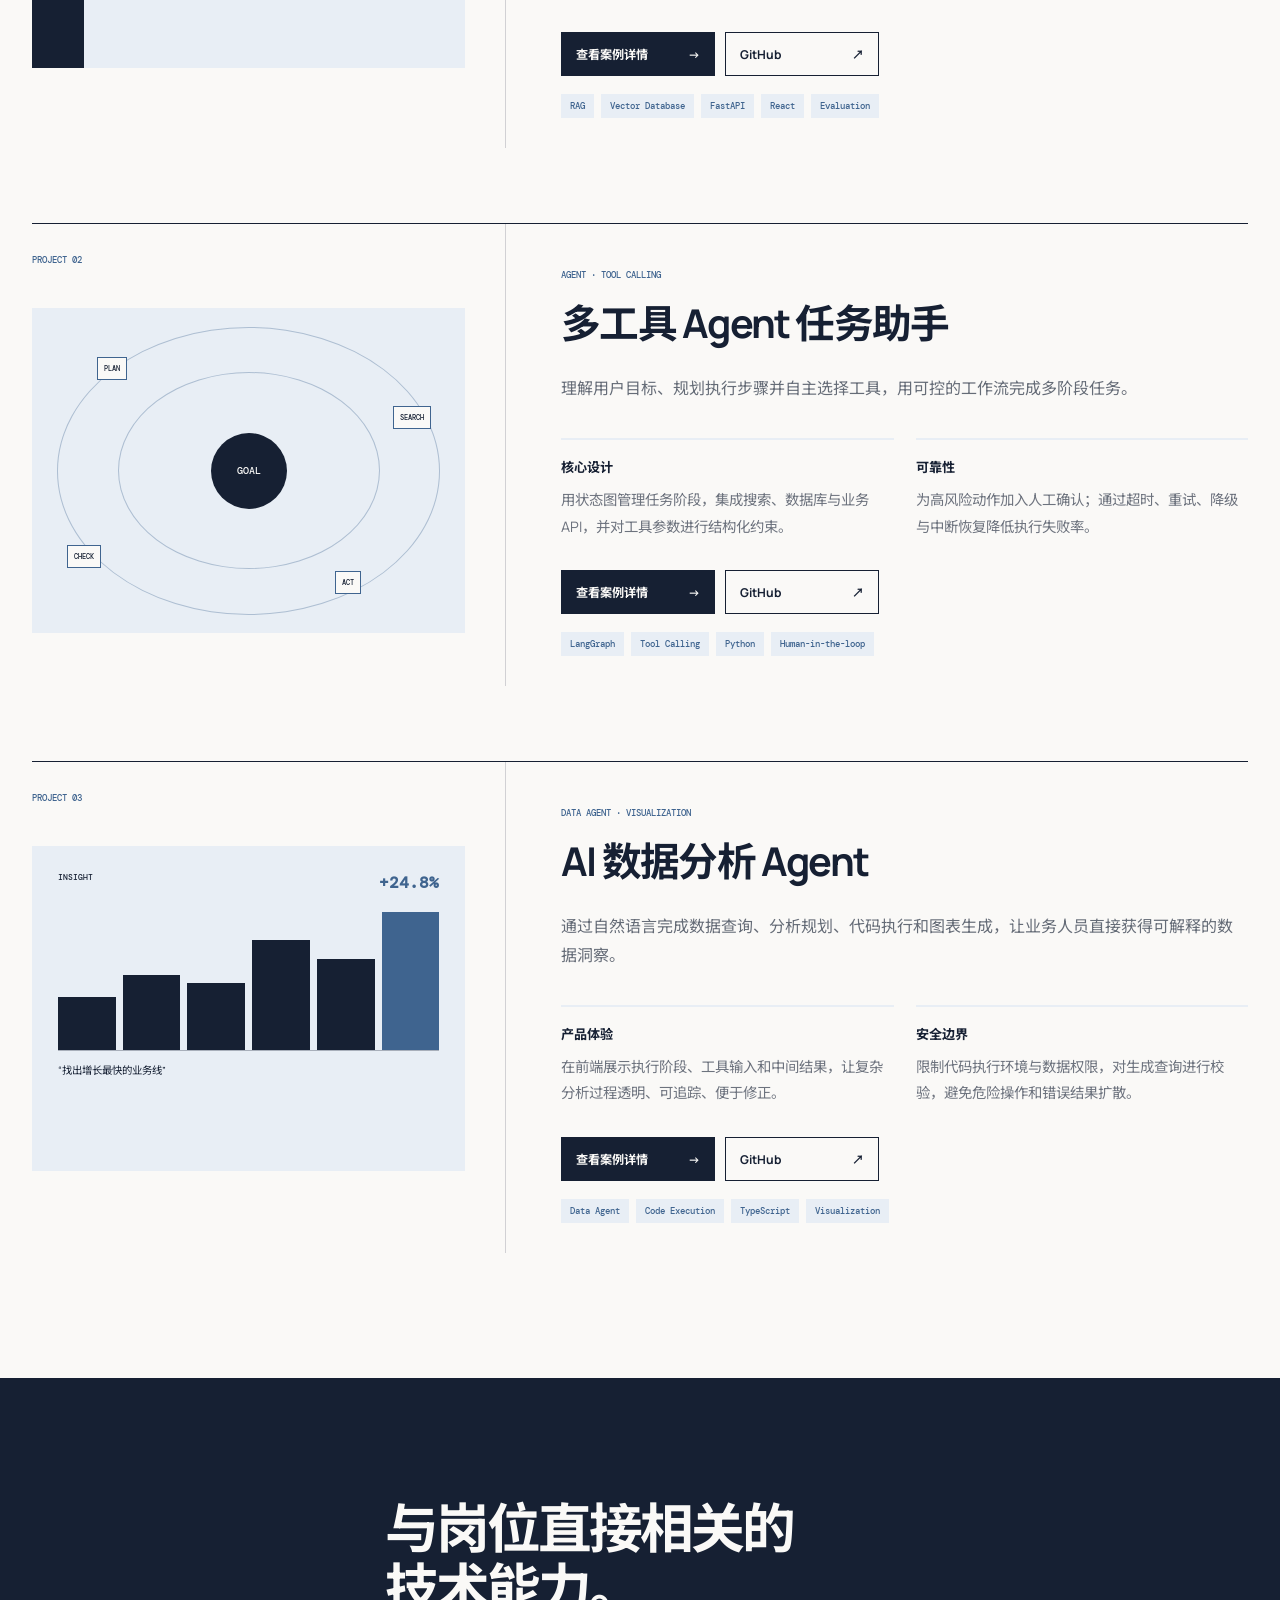
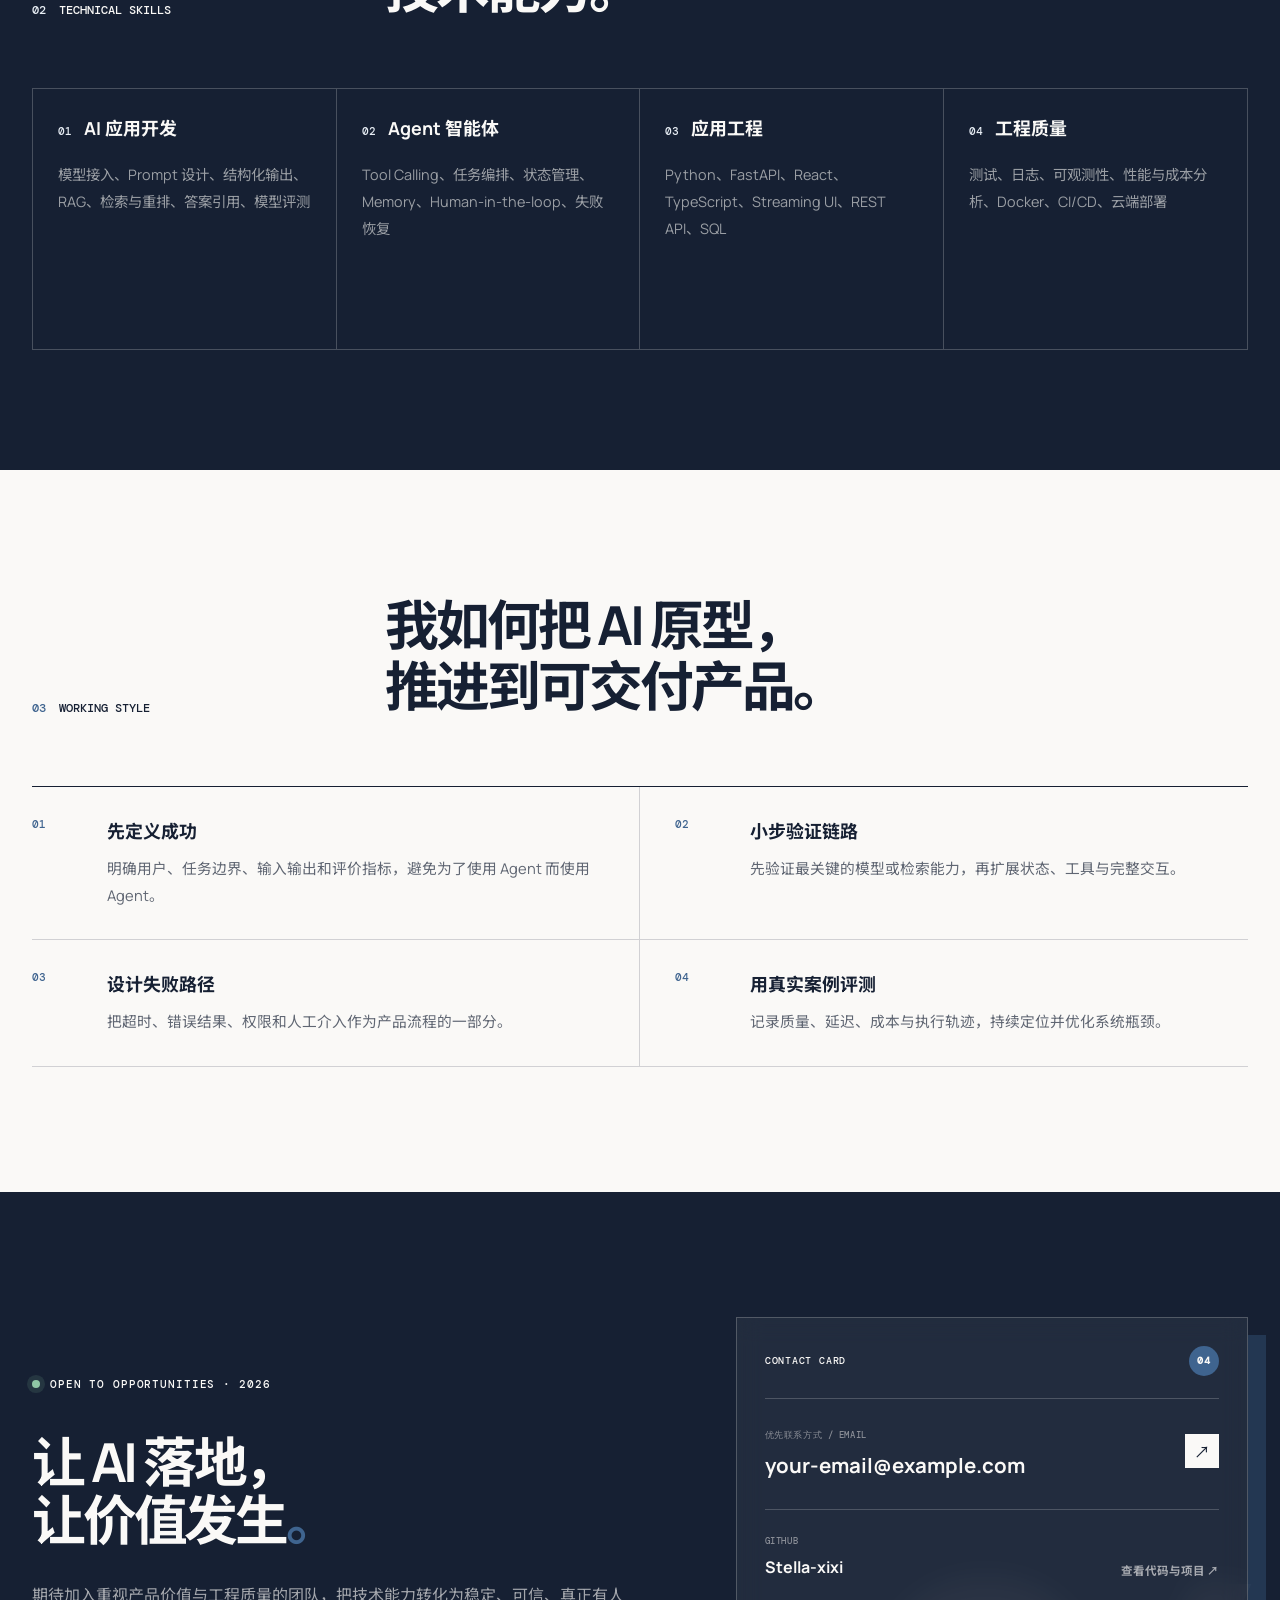
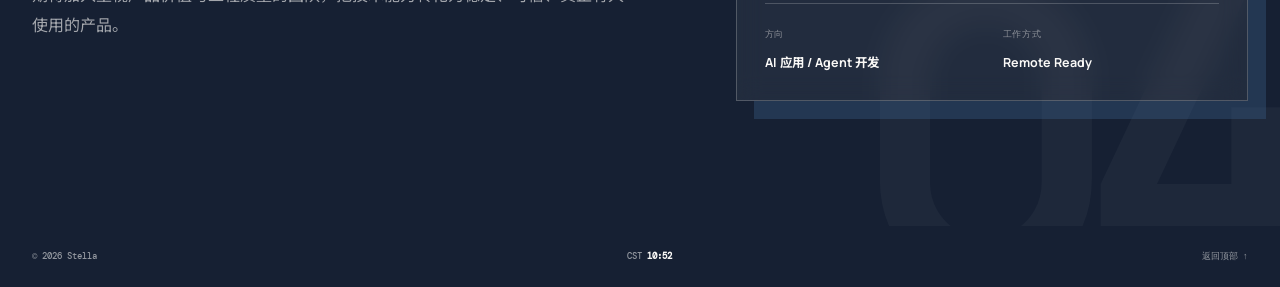
==== commit 7d922f33: "Update portfolio project pages" ====
--- a/index.html
+++ b/index.html
@@ -1,203 +1,201 @@
-<!DOCTYPE html>
+<!doctype html>
 <html lang="zh-CN">
 <head>
   <meta charset="UTF-8">
-  <meta name="viewport" content="width=device-width, initial-scale=1.0">
-  <meta name="description" content="Stella — AI 开发工程师个人主页">
-  <meta name="theme-color" content="#f7f8fa">
-  <title>Stella | AI Developer</title>
+  <meta name="viewport" content="width=device-width, initial-scale=1">
+  <meta name="description" content="Stella｜AI 应用开发与 Agent 智能体开发求职简历">
+  <meta name="theme-color" content="#162033">
+  <title>Stella｜AI 应用开发 / Agent 智能体开发</title>
   <link rel="preconnect" href="https://fonts.googleapis.com">
   <link rel="preconnect" href="https://fonts.gstatic.com" crossorigin>
-  <link href="https://fonts.googleapis.com/css2?family=DM+Sans:wght@400;500;600;700&family=Noto+Sans+SC:wght@400;500;600;700&display=swap" rel="stylesheet">
+  <link href="https://fonts.googleapis.com/css2?family=DM+Mono:wght@400;500&family=Manrope:wght@500;600;700&family=Noto+Sans+SC:wght@400;500;600;700&display=swap" rel="stylesheet">
   <link rel="stylesheet" href="style.css">
 </head>
 <body>
-  <header class="site-header">
-    <div class="nav-shell">
-      <a class="brand" href="#home" aria-label="返回首页">
-        <span class="brand-mark">S</span>
-        <span>Stella <small>/ AI Developer</small></span>
-      </a>
-      <nav aria-label="主导航">
-        <a href="#about">关于</a><a href="#expertise">能力</a><a href="#projects">项目</a><a href="#contact">联系</a>
-      </nav>
-      <a class="resume-link" href="#" download>下载简历 <span>↓</span></a>
-    </div>
+  <header class="topbar">
+    <a class="logo" href="#top">STELLA<span>.</span></a>
+    <nav aria-label="页面导航">
+      <a href="#top">首页</a>
+      <a href="#projects">项目经验</a>
+      <a href="#skills">专业技能</a>
+      <a href="#about">个人优势</a>
+      <a href="#contact">联系</a>
+    </nav>
+    <a class="top-contact" href="mailto:your-email@example.com">联系我 ↗</a>
   </header>
 
-  <main>
-    <section class="hero page-shell" id="home">
-      <div class="hero-copy reveal">
-        <div class="availability"><i></i> OPEN TO AI DEVELOPMENT ROLES</div>
-        <p class="hero-label">AI APPLICATION · FRONTEND ENGINEERING</p>
-          <h1>让模型能力，走向<span>可落地的 AI 应用。</span></h1>
-        <p class="hero-intro">
-          你好，我是 Stella，求职方向为 AI 应用开发 / Agent 开发工程师。
-          我专注于将大语言模型、知识库与工具调用组合成稳定的智能工作流，并通过前端工程把复杂能力转化为清晰、可控的产品体验。
-        </p>
+  <main id="top">
+    <section class="hero">
+      <div class="hero-main reveal">
+        <p class="status"><i></i> OPEN TO WORK · 2026</p>
+        <p class="role">AI APPLICATION DEVELOPER / AGENT ENGINEER</p>
+        <h1>Stella</h1>
+        <h2>AI 应用开发<br><span>& Agent 智能体开发</span></h2>
+        <p class="summary">专注于将大语言模型、知识库和工具调用能力，组合成稳定、可解释、可落地的 AI 应用。能够独立完成从需求拆解、Agent 工作流设计到前后端交付的完整开发流程。</p>
         <div class="hero-actions">
-          <a class="button primary" href="#projects">查看代表项目 <span>↘</span></a>
-          <a class="button secondary" href="mailto:your-email@example.com">your-email@example.com</a>
-        </div>
-      </div>
-
-      <aside class="profile-panel reveal" aria-label="候选人信息">
-        <div class="profile-top">
-          <span>CANDIDATE PROFILE</span><span>2026</span>
-        </div>
-        <div class="portrait"><span>PHOTO<br>PLACEHOLDER</span></div>
-        <div class="profile-name"><h2>Stella</h2><p>AI Developer</p></div>
+          <a class="primary-button" href="#projects">查看项目证据 <span>↓</span></a>
+          <a class="text-button" href="mailto:your-email@example.com">your-email@example.com ↗</a>
+        </div>
+      </div>
+
+      <aside class="candidate-card reveal" aria-label="候选人信息摘要">
+        <div class="card-head"><span>CANDIDATE SNAPSHOT</span><b>01</b></div>
         <dl>
-          <div><dt>方向</dt><dd>AI 应用 / Agent 开发</dd></div>
-          <div><dt>优势</dt><dd>Agent 工程 × 产品体验</dd></div>
-          <div><dt>地点</dt><dd>China · Remote Ready</dd></div>
+          <div><dt>求职方向</dt><dd>AI 应用 / Agent 开发</dd></div>
+          <div><dt>核心优势</dt><dd>Agent 工程 × 产品体验</dd></div>
+          <div><dt>技术主线</dt><dd>Python / FastAPI / React</dd></div>
+          <div><dt>工作方式</dt><dd>目标导向 · 快速验证 · 完整交付</dd></div>
+          <div><dt>工作地点</dt><dd>China · Remote Ready</dd></div>
         </dl>
+        <div class="card-note">
+          <span>WHY ME</span>
+          <p>不仅能调用模型 API，更关注任务成功率、结果可信度和真实用户体验。</p>
+        </div>
       </aside>
     </section>
 
-    <section class="metrics">
-      <div class="page-shell metric-grid reveal">
-        <div><strong>03</strong><span>代表项目</span></div>
-        <div><strong>10+</strong><span>核心技术栈</span></div>
-        <div><strong>100%</strong><span>端到端交付</span></div>
-        <div><strong id="local-time">--:--</strong><span>当前本地时间 · CST</span></div>
-      </div>
-    </section>
-
-    <section class="about page-shell" id="about">
-      <div class="section-aside reveal"><span>01</span><p>PROFILE</p></div>
-      <div class="about-main reveal">
-        <p class="lead">我不只调用模型 API，更关注 Agent 如何理解任务、选择工具、管理上下文，并稳定完成目标。</p>
-        <div class="about-detail">
-          <p>我能够从业务场景出发拆解任务边界，设计 Prompt、知识检索、结构化输出与工具接口，并将单次模型调用扩展为可维护、可评估的 AI 应用。</p>
-          <p>我的工作方式强调快速验证、清晰架构与产品意识。在实现 Agent 能力的同时，也重视响应延迟、失败重试、人工确认、日志追踪与用户信任。</p>
-        </div>
-      </div>
-    </section>
-
-    <section class="expertise" id="expertise">
-      <div class="page-shell">
-        <div class="section-head reveal">
-          <div class="section-aside"><span>02</span><p>EXPERTISE</p></div>
-          <div><p class="overline">CORE CAPABILITIES</p><h2>从模型能力到产品体验</h2></div>
-        </div>
-        <div class="capability-grid">
-          <article class="capability reveal">
-            <span class="cap-number">01</span>
-            <div class="cap-icon">AI</div>
-            <h3>LLM 应用开发</h3>
-            <p>围绕真实业务问题完成模型选型、Prompt 设计、RAG 检索、结构化输出与服务集成。</p>
-            <ul><li>模型接入与能力评估</li><li>上下文、检索与引用设计</li><li>结果校验与质量评测</li></ul>
-          </article>
-          <article class="capability reveal">
-            <span class="cap-number">02</span>
-            <div class="cap-icon">&lt;/&gt;</div>
-            <h3>Agent 系统开发</h3>
-            <p>设计可调用工具、管理状态并进行多步骤推理的 Agent，让复杂任务具备可控执行路径。</p>
-            <ul><li>Tool Calling 与任务编排</li><li>Memory 与上下文管理</li><li>重试、兜底与人工确认</li></ul>
-          </article>
-          <article class="capability reveal">
-            <span class="cap-number">03</span>
-            <div class="cap-icon">API</div>
-            <h3>AI 产品工程</h3>
-            <p>打通后端服务与前端体验，以流式响应、过程反馈和异常状态提升 AI 产品可用性。</p>
-            <ul><li>Python / FastAPI / React</li><li>流式 UI 与状态可视化</li><li>部署、监控与持续迭代</li></ul>
-          </article>
-        </div>
-      </div>
-    </section>
-
-    <section class="projects page-shell" id="projects">
-      <div class="section-head reveal">
-        <div class="section-aside"><span>03</span><p>PROJECTS</p></div>
-        <div><p class="overline">SELECTED WORK</p><h2>代表项目与工程实践</h2></div>
-      </div>
-      <div class="project-list">
-        <article class="project-card reveal">
-          <a class="project-cover cover-one" href="#" aria-label="查看智能知识库项目">
-            <span class="project-status">FEATURED</span>
-            <div class="ui-window">
-              <div class="ui-sidebar"><b></b><i></i><i></i><i></i></div>
-              <div class="ui-main"><div class="ui-question"></div><div class="ui-answer"><b></b><span></span><span></span><span></span></div></div>
-            </div>
-          </a>
-          <div class="project-body">
-            <div class="project-title"><span>01</span><h3>智能知识库问答系统</h3><a href="#">访问项目 ↗</a></div>
-            <p>面向企业文档的 RAG 问答系统，覆盖文档解析、分块、向量检索、重排序、答案生成与来源引用。支持流式回答和多轮上下文，并通过评测集持续优化召回质量。</p>
-            <div class="tags"><span>RAG</span><span>Vector DB</span><span>FastAPI</span><span>React</span></div>
-          </div>
-        </article>
-
-        <article class="project-card reveal">
-          <a class="project-cover cover-two" href="#" aria-label="查看 AI 工作流项目">
-            <span class="project-status">CASE STUDY</span>
-            <div class="flow-demo"><i>INPUT</i><b>01</b><span></span><b>02</b><span></span><b>03</b><i>OUTPUT</i></div>
-          </a>
-          <div class="project-body">
-            <div class="project-title"><span>02</span><h3>多工具 Agent 任务助手</h3><a href="#">访问项目 ↗</a></div>
-            <p>能够理解目标、制定执行步骤并自主选择工具的 Agent 应用。通过状态图管理任务流程，集成搜索、数据库与业务 API，并为高风险动作加入人工确认和失败恢复机制。</p>
-            <div class="tags"><span>Agent</span><span>Tool Calling</span><span>LangGraph</span><span>Python</span></div>
-          </div>
-        </article>
-
-        <article class="project-card reveal">
-          <a class="project-cover cover-three" href="#" aria-label="查看数据洞察项目">
-            <span class="project-status">PRODUCT</span>
-            <div class="chart-demo"><span style="--h:35%"></span><span style="--h:58%"></span><span style="--h:44%"></span><span style="--h:82%"></span><span style="--h:66%"></span><span style="--h:94%"></span></div>
-          </a>
-          <div class="project-body">
-            <div class="project-title"><span>03</span><h3>AI 数据分析 Agent</h3><a href="#">访问项目 ↗</a></div>
-            <p>通过自然语言完成数据查询、分析规划、代码执行与图表生成。前端展示 Agent 的执行阶段、工具输入和中间结果，让复杂分析过程透明、可追踪且便于修正。</p>
-            <div class="tags"><span>Data Agent</span><span>Code Execution</span><span>Visualization</span><span>TypeScript</span></div>
-          </div>
-        </article>
-      </div>
-    </section>
-
-    <section class="agent-process">
-      <div class="page-shell">
-        <div class="section-head reveal">
-          <div class="section-aside"><span>04</span><p>APPROACH</p></div>
-          <div><p class="overline">AGENT ENGINEERING</p><h2>我的 Agent 开发方法</h2></div>
-        </div>
-        <div class="process-grid">
-          <article class="reveal"><span>01</span><h3>明确任务边界</h3><p>从业务目标、输入输出与风险开始，判断应使用确定性流程还是 Agent 自主决策。</p></article>
-          <article class="reveal"><span>02</span><h3>设计工具与状态</h3><p>定义职责单一、参数清晰的工具接口，并规划短期上下文、长期记忆与状态流转。</p></article>
-          <article class="reveal"><span>03</span><h3>建立安全护栏</h3><p>通过结构化输出、权限控制、超时重试和人工确认，降低幻觉与错误操作风险。</p></article>
-          <article class="reveal"><span>04</span><h3>评测与持续优化</h3><p>记录执行轨迹、延迟、成本和任务成功率，使用真实案例评测并定位系统瓶颈。</p></article>
-        </div>
-      </div>
-    </section>
-
-    <section class="stack page-shell">
-      <div class="section-aside reveal"><span>05</span><p>STACK</p></div>
-      <div class="stack-main reveal">
-        <p class="overline">TECHNOLOGY STACK</p>
-        <div class="stack-groups">
-          <div><h3>AI / Agent</h3><p>Python · LangChain · LangGraph · RAG · Tool Calling · Prompt Engineering · Model Evaluation</p></div>
-          <div><h3>Application</h3><p>FastAPI · React · TypeScript · Streaming UI · REST API · Vector Database · SQL</p></div>
-          <div><h3>Engineering</h3><p>Git · Docker · Testing · Logging · Observability · CI/CD · Cloud Deployment</p></div>
-        </div>
-      </div>
-    </section>
-
-    <section class="contact" id="contact">
-      <div class="page-shell reveal">
-        <p class="overline">LET’S BUILD SOMETHING USEFUL</p>
-        <h2>期待让 Agent 能力，<br>在真实业务中稳定运行。</h2>
-        <div class="contact-actions">
-          <a href="mailto:your-email@example.com">发送邮件 <span>↗</span></a>
-          <a href="https://github.com/Stella-xixi" target="_blank" rel="noopener noreferrer">查看 GitHub <span>↗</span></a>
-        </div>
-      </div>
+    <section class="proof-strip">
+      <div><strong>03</strong><span>完整 AI 项目</span></div>
+      <div><strong>端到端</strong><span>从架构到产品交付</span></div>
+      <div><strong>可评测</strong><span>关注质量、延迟与成本</span></div>
+      <div><strong>可控</strong><span>重试、兜底与人工确认</span></div>
+    </section>
+
+    <section class="projects section-shell" id="projects">
+      <header class="section-header reveal">
+        <div><span>01</span><p>PROJECT EXPERIENCE</p></div>
+        <h2>项目不是功能清单，<br>而是解决问题的证据。</h2>
+      </header>
+
+      <article class="case featured reveal">
+        <div class="case-aside">
+          <span class="case-no">PROJECT 01 / FEATURED</span>
+          <div class="mini-ui knowledge-ui">
+            <div class="ui-side"><i></i><i></i><i></i></div>
+            <div class="ui-body"><b>ASK YOUR KNOWLEDGE</b><h3>企业知识<br>随问随得</h3><span></span><span></span><small>3 SOURCES FOUND</small></div>
+          </div>
+        </div>
+        <div class="case-content">
+          <div class="case-title"><p>RAG · KNOWLEDGE PRODUCT</p><h3>企业智能知识库问答系统</h3></div>
+          <p class="case-intro">面向企业内部文档的可信问答系统，覆盖知识入库、检索、重排、回答生成与来源引用。</p>
+          <div class="case-evidence">
+            <div><span>业务问题</span><p>文档分散、查找耗时，通用模型无法回答企业私有知识，回答来源难以验证。</p></div>
+            <div><span>我的工作</span><p>设计文档切分与混合检索链路；接入重排序和引用定位；实现流式问答、多轮上下文和异常状态。</p></div>
+            <div><span>工程重点</span><p>使用评测集持续检查召回质量，记录延迟与检索轨迹，让答案质量可以被分析和优化。</p></div>
+          </div>
+          <div class="case-actions">
+            <a class="case-detail-link" href="project-rag.html">查看案例详情 <span>→</span></a>
+            <a class="case-github-link" href="https://github.com/Stella-xixi?tab=repositories" target="_blank" rel="noopener noreferrer">GitHub <span>↗</span></a>
+          </div>
+          <ul class="tags"><li>RAG</li><li>Vector Database</li><li>FastAPI</li><li>React</li><li>Evaluation</li></ul>
+        </div>
+      </article>
+
+      <article class="case reveal">
+        <div class="case-aside">
+          <span class="case-no">PROJECT 02</span>
+          <div class="mini-ui agent-ui">
+            <div class="agent-center">GOAL</div>
+            <i class="p1">PLAN</i><i class="p2">SEARCH</i><i class="p3">ACT</i><i class="p4">CHECK</i>
+          </div>
+        </div>
+        <div class="case-content">
+          <div class="case-title"><p>AGENT · TOOL CALLING</p><h3>多工具 Agent 任务助手</h3></div>
+          <p class="case-intro">理解用户目标、规划执行步骤并自主选择工具，用可控的工作流完成多阶段任务。</p>
+          <div class="case-evidence">
+            <div><span>核心设计</span><p>用状态图管理任务阶段，集成搜索、数据库与业务 API，并对工具参数进行结构化约束。</p></div>
+            <div><span>可靠性</span><p>为高风险动作加入人工确认；通过超时、重试、降级与中断恢复降低执行失败率。</p></div>
+          </div>
+          <div class="case-actions">
+            <a class="case-detail-link" href="project-agent.html">查看案例详情 <span>→</span></a>
+            <a class="case-github-link" href="https://github.com/Stella-xixi?tab=repositories" target="_blank" rel="noopener noreferrer">GitHub <span>↗</span></a>
+          </div>
+          <ul class="tags"><li>LangGraph</li><li>Tool Calling</li><li>Python</li><li>Human-in-the-loop</li></ul>
+        </div>
+      </article>
+
+      <article class="case reveal">
+        <div class="case-aside">
+          <span class="case-no">PROJECT 03</span>
+          <div class="mini-ui data-ui">
+            <div><span>INSIGHT</span><b>+24.8%</b></div>
+            <div class="bars"><i style="--h:34%"></i><i style="--h:48%"></i><i style="--h:43%"></i><i style="--h:70%"></i><i style="--h:58%"></i><i style="--h:88%"></i></div>
+            <p>“找出增长最快的业务线”</p>
+          </div>
+        </div>
+        <div class="case-content">
+          <div class="case-title"><p>DATA AGENT · VISUALIZATION</p><h3>AI 数据分析 Agent</h3></div>
+          <p class="case-intro">通过自然语言完成数据查询、分析规划、代码执行和图表生成，让业务人员直接获得可解释的数据洞察。</p>
+          <div class="case-evidence">
+            <div><span>产品体验</span><p>在前端展示执行阶段、工具输入和中间结果，让复杂分析过程透明、可追踪、便于修正。</p></div>
+            <div><span>安全边界</span><p>限制代码执行环境与数据权限，对生成查询进行校验，避免危险操作和错误结果扩散。</p></div>
+          </div>
+          <div class="case-actions">
+            <a class="case-detail-link" href="project-data-agent.html">查看案例详情 <span>→</span></a>
+            <a class="case-github-link" href="https://github.com/Stella-xixi?tab=repositories" target="_blank" rel="noopener noreferrer">GitHub <span>↗</span></a>
+          </div>
+          <ul class="tags"><li>Data Agent</li><li>Code Execution</li><li>TypeScript</li><li>Visualization</li></ul>
+        </div>
+      </article>
+    </section>
+
+    <section class="skills" id="skills">
+      <div class="section-shell">
+        <header class="section-header light reveal">
+          <div><span>02</span><p>TECHNICAL SKILLS</p></div>
+          <h2>与岗位直接相关的<br>技术能力。</h2>
+        </header>
+        <div class="skill-grid">
+          <article class="reveal"><div class="skill-card-title"><span>01</span><h3>AI 应用开发</h3></div><p>模型接入、Prompt 设计、结构化输出、RAG、检索与重排、答案引用、模型评测</p></article>
+          <article class="reveal"><div class="skill-card-title"><span>02</span><h3>Agent 智能体</h3></div><p>Tool Calling、任务编排、状态管理、Memory、Human-in-the-loop、失败恢复</p></article>
+          <article class="reveal"><div class="skill-card-title"><span>03</span><h3>应用工程</h3></div><p>Python、FastAPI、React、TypeScript、Streaming UI、REST API、SQL</p></article>
+          <article class="reveal"><div class="skill-card-title"><span>04</span><h3>工程质量</h3></div><p>测试、日志、可观测性、性能与成本分析、Docker、CI/CD、云端部署</p></article>
+        </div>
+      </div>
+    </section>
+
+    <section class="about section-shell" id="about">
+      <header class="section-header reveal">
+        <div><span>03</span><p>WORKING STYLE</p></div>
+        <h2>我如何把 AI 原型，<br>推进到可交付产品。</h2>
+      </header>
+      <div class="process">
+        <article class="reveal"><b>01</b><div><h3>先定义成功</h3><p>明确用户、任务边界、输入输出和评价指标，避免为了使用 Agent 而使用 Agent。</p></div></article>
+        <article class="reveal"><b>02</b><div><h3>小步验证链路</h3><p>先验证最关键的模型或检索能力，再扩展状态、工具与完整交互。</p></div></article>
+        <article class="reveal"><b>03</b><div><h3>设计失败路径</h3><p>把超时、错误结果、权限和人工介入作为产品流程的一部分。</p></div></article>
+        <article class="reveal"><b>04</b><div><h3>用真实案例评测</h3><p>记录质量、延迟、成本与执行轨迹，持续定位并优化系统瓶颈。</p></div></article>
+      </div>
+    </section>
+
+    <section class="contact" id="contact" data-nav-section>
+      <div class="contact-intro">
+        <p class="contact-status"><i></i> OPEN TO OPPORTUNITIES · 2026</p>
+        <h2>
+          <span>让 AI 落地，</span>
+          <span>让价值发生<em>。</em></span>
+        </h2>
+        <p class="contact-copy">期待加入重视产品价值与工程质量的团队，把技术能力转化为稳定、可信、真正有人使用的产品。</p>
+      </div>
+      <aside class="contact-card" aria-label="联系方式">
+        <div class="contact-card-head"><span>CONTACT CARD</span><b>04</b></div>
+        <a class="contact-email" href="mailto:your-email@example.com">
+          <small>优先联系方式 / EMAIL</small>
+          <strong>your-email@example.com</strong>
+          <span>↗</span>
+        </a>
+        <a class="contact-github" href="https://github.com/Stella-xixi" target="_blank" rel="noopener noreferrer">
+          <span><small>GITHUB</small><strong>Stella-xixi</strong></span>
+          <b>查看代码与项目 ↗</b>
+        </a>
+        <div class="contact-meta">
+          <div><small>方向</small><strong>AI 应用 / Agent 开发</strong></div>
+          <div><small>工作方式</small><strong>Remote Ready</strong></div>
+        </div>
+      </aside>
     </section>
   </main>
 
-  <footer class="page-shell">
-    <p>© <span id="year"></span> Stella · AI Developer</p>
-    <p>Designed & developed with intention.</p>
-    <a href="#home">返回顶部 ↑</a>
-  </footer>
+  <footer><span>© <span id="year"></span> Stella</span><span>CST <b id="local-time">--:--</b></span><a href="#top">返回顶部 ↑</a></footer>
   <script src="script.js"></script>
 </body>
 </html>
--- a/style.css
+++ b/style.css
@@ -1,12 +1,14 @@
-:root{--navy:#10233d;--navy-2:#183757;--blue:#2f6fed;--ice:#edf3ff;--paper:#f7f8fa;--white:#fff;--ink:#17202b;--muted:#647080;--line:#dfe3e8;--max:1280px}
-*{box-sizing:border-box}html{scroll-behavior:smooth;scroll-padding-top:90px}body{margin:0;min-width:320px;background:var(--paper);color:var(--ink);font-family:"DM Sans","Noto Sans SC",sans-serif;line-height:1.65;-webkit-font-smoothing:antialiased}a{color:inherit;text-decoration:none}.page-shell{width:min(calc(100% - 56px),var(--max));margin-inline:auto}
-.site-header{position:sticky;top:0;z-index:20;background:#f7f8faf0;backdrop-filter:blur(18px);border-bottom:1px solid var(--line)}.nav-shell{width:min(calc(100% - 56px),var(--max));height:78px;margin:auto;display:grid;grid-template-columns:1fr auto 1fr;align-items:center}.brand{display:flex;align-items:center;gap:11px;font-weight:700}.brand-mark{width:34px;height:34px;display:grid;place-items:center;color:#fff;background:var(--navy);font-size:.85rem}.brand small{color:var(--muted);font-weight:500}nav{display:flex;gap:34px}nav a{color:var(--muted);font-size:.84rem;transition:.2s}nav a:hover{color:var(--blue)}.resume-link{justify-self:end;padding:9px 14px;border:1px solid var(--navy);font-size:.78rem;font-weight:600}
-.hero{min-height:720px;display:grid;grid-template-columns:minmax(0,1.55fr) minmax(300px,.55fr);gap:clamp(60px,9vw,140px);align-items:center;padding-block:85px}.availability{display:inline-flex;align-items:center;gap:8px;padding:7px 10px;background:#e8f4ef;color:#24634c;font-size:.67rem;font-weight:700;letter-spacing:.12em}.availability i{width:6px;height:6px;background:#2f8a68;border-radius:50%;box-shadow:0 0 0 4px #2f8a6819}.hero-label,.overline{margin:32px 0 17px;color:var(--blue);font-size:.67rem;font-weight:700;letter-spacing:.18em}.hero h1{max-width:850px;margin:0;font-size:clamp(3.4rem,6.5vw,6.5rem);letter-spacing:-.065em;line-height:1.02}.hero h1 span{display:block;color:var(--blue)}.hero-intro{max-width:680px;margin:30px 0 0;color:var(--muted);font-size:1.06rem}.hero-actions{display:flex;flex-wrap:wrap;gap:12px;margin-top:38px}.button{padding:13px 18px;font-size:.82rem;font-weight:600}.button.primary{display:flex;gap:38px;color:#fff;background:var(--navy)}.button.secondary{border:1px solid var(--line);background:#fff}
-.profile-panel{padding:18px;background:#fff;border:1px solid var(--line);box-shadow:0 28px 80px #10233d12}.profile-top{display:flex;justify-content:space-between;margin-bottom:16px;color:#8a94a0;font-size:.58rem;letter-spacing:.13em}.portrait{aspect-ratio:4/3.9;display:grid;place-items:center;color:#ffffffa3;background:radial-gradient(circle at 50% 36%,#8899ad 0 14%,transparent 14.5%),radial-gradient(ellipse at 50% 105%,#455a72 0 38%,transparent 38.5%),linear-gradient(145deg,#bbc7d2,#71849a);font-size:.58rem;letter-spacing:.16em;text-align:center}.profile-name{display:flex;justify-content:space-between;align-items:end;padding:20px 0 15px;border-bottom:1px solid var(--line)}.profile-name h2{margin:0;font-size:1.45rem}.profile-name p{margin:0;color:var(--blue);font-size:.75rem}.profile-panel dl{margin:0}.profile-panel dl div{display:flex;justify-content:space-between;padding:10px 0;border-bottom:1px solid #edf0f3;font-size:.72rem}.profile-panel dt{color:var(--muted)}.profile-panel dd{margin:0;font-weight:600}
-.metrics{background:var(--navy);color:#fff}.metric-grid{display:grid;grid-template-columns:repeat(4,1fr);padding-block:34px}.metric-grid div{display:flex;flex-direction:column;padding-left:28px;border-left:1px solid #ffffff25}.metric-grid strong{font-size:1.75rem;letter-spacing:-.04em}.metric-grid span{color:#aebbd0;font-size:.68rem}.about,.stack{display:grid;grid-template-columns:.45fr 2fr;gap:50px;padding-block:130px}.section-aside{display:flex;gap:14px;color:#8a94a0;font-size:.66rem;letter-spacing:.14em}.section-aside span{color:var(--blue);font-weight:700}.section-aside p{margin:0}.lead{max-width:920px;margin:0;font-size:clamp(2rem,3.7vw,3.75rem);font-weight:600;letter-spacing:-.045em;line-height:1.28}.about-detail{max-width:850px;display:grid;grid-template-columns:1fr 1fr;gap:45px;margin-top:45px;color:var(--muted)}.about-detail p{margin:0}
-.expertise{padding:120px 0;background:#fff;border-block:1px solid var(--line)}.section-head{display:grid;grid-template-columns:.45fr 2fr;gap:50px;align-items:end;margin-bottom:50px}.section-head .overline{margin-top:0}.section-head h2{margin:0;font-size:clamp(2.3rem,4vw,4rem);letter-spacing:-.05em}.capability-grid{display:grid;grid-template-columns:repeat(3,1fr);gap:18px}.capability{position:relative;padding:28px;border:1px solid var(--line);background:var(--paper);transition:.3s}.capability:hover{transform:translateY(-5px);border-color:#b6c7e7;box-shadow:0 18px 45px #10233d0c}.cap-number{position:absolute;top:24px;right:25px;color:#a1a9b3;font-size:.65rem}.cap-icon{width:48px;height:48px;display:grid;place-items:center;margin-bottom:55px;color:#fff;background:var(--navy);font-size:.72rem;font-weight:700}.capability h3{margin:0 0 12px;font-size:1.25rem}.capability>p{min-height:76px;margin:0;color:var(--muted);font-size:.85rem}.capability ul{padding:18px 0 0;margin:20px 0 0;border-top:1px solid var(--line);list-style:none}.capability li{margin:6px 0;color:#435061;font-size:.75rem}.capability li:before{content:"—";margin-right:8px;color:var(--blue)}
-.projects{padding-block:130px}.project-list{display:grid;gap:70px}.project-card{display:grid;grid-template-columns:1.15fr 1fr;gap:45px;align-items:center}.project-cover{position:relative;aspect-ratio:16/10;display:grid;place-items:center;overflow:hidden}.cover-one{background:#dce6f4}.cover-two{background:#193553}.cover-three{background:#d9e1e8}.project-status{position:absolute;top:16px;left:17px;z-index:2;padding:5px 8px;background:#ffffffd9;color:var(--navy);font-size:.55rem;font-weight:700;letter-spacing:.12em}.ui-window{width:76%;height:70%;display:grid;grid-template-columns:.28fr 1fr;background:#fff;box-shadow:0 20px 50px #18375726}.ui-sidebar{padding:14px;background:var(--navy)}.ui-sidebar b,.ui-sidebar i{display:block;height:5px;margin-bottom:15px;background:#ffffffad}.ui-sidebar i{height:3px;opacity:.35}.ui-main{padding:22px}.ui-question{width:55%;height:10px;margin-left:auto;background:#d8e3f5}.ui-answer{margin-top:25px}.ui-answer b,.ui-answer span{display:block;height:5px;margin:8px 0;background:#9eacc0}.ui-answer b{width:35%;height:9px;background:var(--blue)}.ui-answer span:nth-child(3){width:82%}.flow-demo{width:80%;display:flex;align-items:center;justify-content:center;color:#fff}.flow-demo b{width:46px;height:46px;display:grid;place-items:center;border:1px solid #ffffff70;font-size:.65rem}.flow-demo span{width:28px;height:1px;background:#ffffff55}.flow-demo i{margin:0 12px;color:#9fb3cd;font-size:.52rem;letter-spacing:.12em}.chart-demo{height:62%;width:72%;display:flex;align-items:end;gap:8px;padding:22px;border-left:1px solid #7a8b9c;border-bottom:1px solid #7a8b9c}.chart-demo span{flex:1;height:var(--h);background:var(--navy)}.project-title{display:grid;grid-template-columns:auto 1fr auto;gap:16px;align-items:center}.project-title>span{color:var(--blue);font-size:.65rem}.project-title h3{margin:0;font-size:clamp(1.5rem,2.5vw,2.25rem);letter-spacing:-.04em}.project-title a{font-size:.7rem;border-bottom:1px solid}.project-body>p{max-width:590px;margin:25px 0;color:var(--muted)}.tags{display:flex;flex-wrap:wrap;gap:7px}.tags span{padding:6px 10px;background:#e9edf2;color:#475466;font-size:.65rem}.project-card:nth-child(even){grid-template-columns:1fr 1.15fr}.project-card:nth-child(even) .project-cover{order:2}
-.agent-process{padding:120px 0;background:#fff;border-block:1px solid var(--line)}.process-grid{display:grid;grid-template-columns:repeat(4,1fr);border:1px solid var(--line)}.process-grid article{min-height:250px;padding:26px;border-right:1px solid var(--line)}.process-grid article:last-child{border-right:0}.process-grid article>span{display:block;margin-bottom:58px;color:var(--blue);font-size:.65rem;font-weight:700}.process-grid h3{margin:0 0 12px;font-size:1.05rem}.process-grid p{margin:0;color:var(--muted);font-size:.78rem}.stack{border-top:1px solid var(--line)}.stack-main .overline{margin-top:0}.stack-groups{display:grid;grid-template-columns:repeat(3,1fr);gap:35px}.stack-groups div{padding-top:18px;border-top:2px solid var(--navy)}.stack-groups h3{margin:0 0 12px;font-size:.9rem}.stack-groups p{margin:0;color:var(--muted);font-size:.78rem}.contact{padding:130px 0;color:#fff;background:var(--navy)}.contact .overline{margin-top:0;color:#8faeff}.contact h2{max-width:900px;margin:0;font-size:clamp(2.8rem,5.5vw,5.7rem);letter-spacing:-.06em;line-height:1.1}.contact-actions{display:flex;gap:12px;margin-top:45px}.contact-actions a{min-width:190px;display:flex;justify-content:space-between;padding:13px 15px;border:1px solid #ffffff52;font-size:.78rem}.contact-actions a:first-child{color:var(--navy);background:#fff}footer{display:grid;grid-template-columns:1fr 1fr 1fr;padding-block:28px;color:var(--muted);font-size:.7rem}footer p{margin:0}footer p:nth-child(2){text-align:center}footer a{text-align:right}
-.reveal{opacity:0;transform:translateY(18px);transition:opacity .7s ease,transform .7s cubic-bezier(.2,.65,.3,1)}.reveal.visible{opacity:1;transform:none}
-@media(max-width:950px){.hero{grid-template-columns:1fr}.profile-panel{max-width:420px}.capability-grid{grid-template-columns:1fr}.project-card,.project-card:nth-child(even){grid-template-columns:1fr}.project-card:nth-child(even) .project-cover{order:0}.process-grid{grid-template-columns:repeat(2,1fr)}.process-grid article:nth-child(2){border-right:0}.process-grid article:nth-child(-n+2){border-bottom:1px solid var(--line)}.stack-groups{grid-template-columns:1fr}.metric-grid{grid-template-columns:repeat(2,1fr);gap:28px}.about,.stack,.section-head{grid-template-columns:1fr}.capability>p{min-height:auto}}
-@media(max-width:680px){.page-shell,.nav-shell{width:min(calc(100% - 32px),var(--max))}.nav-shell{height:68px;grid-template-columns:1fr auto}nav{display:none}.brand small{display:none}.resume-link{font-size:.68rem}.hero{min-height:auto;padding-block:65px}.hero h1{font-size:clamp(3rem,14vw,4.8rem)}.metrics{padding-block:6px}.metric-grid{grid-template-columns:1fr 1fr}.metric-grid div{padding-left:15px}.about,.stack{padding-block:90px}.about-detail{grid-template-columns:1fr;gap:18px}.expertise,.projects,.agent-process{padding-block:90px}.section-head{margin-bottom:35px}.project-list{gap:60px}.project-cover{aspect-ratio:4/3}.project-title{grid-template-columns:auto 1fr}.project-title a{grid-column:2}.process-grid{grid-template-columns:1fr}.process-grid article{min-height:auto;border-right:0;border-bottom:1px solid var(--line)!important}.process-grid article:last-child{border-bottom:0!important}.process-grid article>span{margin-bottom:30px}.contact{padding-block:90px}.contact-actions{flex-direction:column}footer{grid-template-columns:1fr;gap:8px}footer p:nth-child(2),footer a{text-align:left}}@media(prefers-reduced-motion:reduce){html{scroll-behavior:auto}*,*:before,*:after{transition-duration:.01ms!important}.reveal{opacity:1;transform:none}}
+:root{--ink:#162033;--blue:#3f648f;--mist:#e8eef5;--paper:#faf9f7;--max:1320px}
+*{box-sizing:border-box}html{scroll-behavior:smooth;scroll-padding-top:90px}body{margin:0;min-width:320px;overflow-x:hidden;background:var(--paper);color:var(--ink);font-family:"Manrope","Noto Sans SC",sans-serif;-webkit-font-smoothing:antialiased}a{color:inherit;text-decoration:none}.section-shell{width:min(calc(100% - 64px),var(--max));margin-inline:auto}
+.topbar{height:76px;position:sticky;top:0;z-index:20;display:grid;grid-template-columns:1fr auto 1fr;align-items:center;padding:0 max(32px,calc((100% - var(--max))/2));background:rgb(250 249 247/.96);border-bottom:1px solid rgb(22 32 51/.14);backdrop-filter:blur(16px)}.logo{font-weight:700;letter-spacing:.06em}.logo span{color:var(--blue)}.topbar nav{height:100%;display:flex;align-items:center;gap:8px}.topbar nav a{position:relative;display:flex;align-items:center;padding:10px 15px;border-radius:999px;color:rgb(22 32 51/.68);font-size:.84rem;font-weight:600;white-space:nowrap;transition:color .2s,background .2s,font-weight .2s}.topbar nav a:after{content:"";position:absolute;right:15px;bottom:5px;left:15px;height:2px;border-radius:2px;background:var(--blue);transform:scaleX(0);transform-origin:center;transition:transform .2s ease}.topbar nav a:hover{color:var(--blue);background:var(--mist)}.topbar nav a.active,.topbar nav a[aria-current="location"]{color:var(--ink);background:var(--mist);font-weight:700}.topbar nav a.active:after,.topbar nav a[aria-current="location"]:after{transform:scaleX(1)}.top-contact{justify-self:end;padding:10px 15px;color:var(--paper);background:var(--ink);border:2px solid var(--ink);font-size:.78rem;font-weight:700;transition:.2s}
+.hero{min-height:690px;display:grid;grid-template-columns:1.5fr .65fr;gap:clamp(60px,9vw,145px);align-items:center;width:min(calc(100% - 64px),var(--max));margin:auto;padding:90px 0}.status{display:flex;align-items:center;gap:9px;margin:0 0 45px;font:500 .61rem "DM Mono",monospace;letter-spacing:.12em}.status i{width:7px;height:7px;background:var(--blue);border-radius:50%;box-shadow:0 0 0 4px rgb(63 100 143/.13)}.role{margin:0 0 16px;color:var(--blue);font:500 .66rem "DM Mono",monospace;letter-spacing:.14em}.hero h1{margin:0;color:rgb(22 32 51/.13);font-size:clamp(4rem,8vw,8.5rem);font-weight:700;letter-spacing:-.075em;line-height:.8}.hero h2{margin:16px 0 0;font-size:clamp(2.9rem,5.6vw,6rem);letter-spacing:-.06em;line-height:1.06}.hero h2 span{color:var(--blue)}.summary{max-width:700px;margin:30px 0 0;color:rgb(22 32 51/.67);font-size:1rem;line-height:1.85}.hero-actions{display:flex;flex-wrap:wrap;align-items:center;gap:25px;margin-top:35px}.primary-button{display:flex;justify-content:space-between;gap:55px;padding:13px 16px;color:var(--paper);background:var(--ink);font-size:.76rem}.text-button{font-size:.74rem;border-bottom:1px solid rgb(22 32 51/.45)}.candidate-card{padding:26px;border:1px solid rgb(22 32 51/.18);background:var(--mist);box-shadow:18px 18px 0 rgb(22 32 51/.07)}.card-head{display:flex;justify-content:space-between;padding-bottom:20px;border-bottom:1px solid rgb(22 32 51/.18);font:500 .57rem "DM Mono",monospace;letter-spacing:.09em}.card-head b{display:grid;place-items:center;width:24px;height:24px;color:var(--paper);background:var(--blue);border-radius:50%}.candidate-card dl{margin:15px 0}.candidate-card dl div{display:grid;grid-template-columns:75px 1fr;gap:15px;padding:12px 0;border-bottom:1px solid rgb(22 32 51/.12);font-size:.72rem}.candidate-card dt{color:rgb(22 32 51/.5)}.candidate-card dd{margin:0;font-weight:600}.card-note{margin-top:25px;padding:18px;color:var(--paper);background:var(--ink)}.card-note span{font:500 .55rem "DM Mono",monospace;color:rgb(250 249 247/.55)}.card-note p{margin:12px 0 0;font-size:.75rem;line-height:1.7}
+.proof-strip{position:relative;width:min(calc(100% - 64px),var(--max));margin:18px auto 0;display:grid;grid-template-columns:repeat(4,1fr);padding:58px 30px 34px;color:var(--paper);background:var(--ink);border-radius:14px;box-shadow:0 18px 45px rgb(22 32 51/.12)}.proof-strip:before{content:"CORE VALUE / 核心能力摘要";position:absolute;top:20px;left:30px;color:rgb(250 249 247/.46);font:500 .54rem "DM Mono",monospace;letter-spacing:.1em}.proof-strip div{display:flex;flex-direction:column;padding:5px 26px;border-left:1px solid rgb(250 249 247/.22)}.proof-strip div:first-child{border-left:0}.proof-strip strong{font-size:1.3rem}.proof-strip span{margin-top:6px;color:rgb(250 249 247/.58);font-size:.68rem}
+.projects,.about{padding-block:125px}.section-header{display:grid;grid-template-columns:.58fr 1.42fr;align-items:end;margin-bottom:70px}.section-header>div{display:flex;gap:13px;font:500 .62rem "DM Mono",monospace}.section-header>div span{color:var(--blue)}.section-header>div p{margin:0}.section-header h2{margin:0;font-size:clamp(2.4rem,4.2vw,4.5rem);letter-spacing:-.055em;line-height:1.12}.case{display:grid;grid-template-columns:.78fr 1.22fr;margin-top:75px;border-top:1px solid var(--ink)}.case-aside{padding:22px 40px 30px 0;border-right:1px solid rgb(22 32 51/.18)}.case-no{font:500 .57rem "DM Mono",monospace;color:var(--blue)}.mini-ui{position:relative;aspect-ratio:4/3;margin-top:40px;overflow:hidden;background:var(--mist)}.knowledge-ui{display:grid;grid-template-columns:52px 1fr}.ui-side{padding:18px 12px;background:var(--ink)}.ui-side i{display:block;height:4px;margin:14px 0;background:rgb(250 249 247/.36)}.ui-body{padding:35px 28px}.ui-body b{font:500 .48rem "DM Mono",monospace;color:var(--blue)}.ui-body h3{margin:22px 0;font-size:1.9rem;line-height:1.05;letter-spacing:-.05em}.ui-body>span{display:block;width:80%;height:5px;margin:9px 0;background:rgb(63 100 143/.28)}.ui-body>span:nth-of-type(2){width:55%}.ui-body small{display:block;margin-top:24px;font:500 .46rem "DM Mono",monospace}.case-content{padding:45px 0 30px 55px}.case-title p{margin:0 0 11px;color:var(--blue);font:500 .58rem "DM Mono",monospace}.case-title h3{margin:0;font-size:clamp(1.8rem,3.1vw,3.2rem);letter-spacing:-.045em}.case-intro{max-width:760px;margin:24px 0 35px;color:rgb(22 32 51/.65);line-height:1.8}.case-evidence{display:grid;grid-template-columns:repeat(3,1fr);gap:22px}.case:not(.featured) .case-evidence{grid-template-columns:repeat(2,1fr)}.case-evidence div{padding-top:15px;border-top:2px solid var(--mist)}.case-evidence span{font-size:.72rem;font-weight:700}.case-evidence p{margin:10px 0 0;color:rgb(22 32 51/.62);font-size:.76rem;line-height:1.75}.tags{display:flex;flex-wrap:wrap;gap:7px;margin:30px 0 0;padding:0;list-style:none}.tags li{padding:6px 9px;color:var(--blue);background:var(--mist);font:500 .56rem "DM Mono",monospace}
+.agent-ui{display:grid;place-items:center}.agent-center{display:grid;place-items:center;width:76px;height:76px;border-radius:50%;color:var(--paper);background:var(--ink);font:500 .6rem "DM Mono",monospace}.agent-ui:before,.agent-ui:after{content:"";position:absolute;border:1px solid rgb(63 100 143/.35);border-radius:50%}.agent-ui:before{width:60%;height:60%}.agent-ui:after{width:88%;height:88%}.agent-ui i{position:absolute;z-index:2;padding:6px;background:var(--paper);border:1px solid var(--blue);font:500 .45rem "DM Mono",monospace;font-style:normal}.p1{top:15%;left:15%}.p2{top:30%;right:8%}.p3{bottom:12%;right:24%}.p4{bottom:20%;left:8%}.data-ui{padding:26px}.data-ui>div:first-child{display:flex;justify-content:space-between;font:500 .52rem "DM Mono",monospace}.data-ui b{color:var(--blue);font-size:1rem}.bars{height:58%;display:flex;align-items:end;gap:7px;border-bottom:1px solid rgb(22 32 51/.3)}.bars i{flex:1;height:var(--h);background:var(--ink)}.bars i:last-child{background:var(--blue)}.data-ui p{font-size:.65rem}
+.skills{padding:120px 0;color:var(--paper);background:var(--ink)}.section-header.light>div span{color:var(--mist)}.skill-grid{display:grid;grid-template-columns:repeat(4,1fr);border:1px solid rgb(250 249 247/.22)}.skill-grid article{min-height:260px;padding:25px;border-right:1px solid rgb(250 249 247/.22)}.skill-grid article:last-child{border:0}.skill-grid span{font:500 .58rem "DM Mono",monospace;color:var(--mist)}.skill-grid h3{margin:65px 0 15px;font-size:1.05rem}.skill-grid p{margin:0;color:rgb(250 249 247/.58);font-size:.76rem;line-height:1.8}
+.case-evidence span{font-size:.82rem}.case-evidence p{font-size:.9rem;line-height:1.85}.case-actions{display:flex;flex-wrap:wrap;gap:10px;margin-top:30px}.case-actions a{display:inline-flex;align-items:center;justify-content:space-between;gap:34px;min-width:154px;padding:12px 14px;border:1px solid var(--ink);font-size:.76rem;font-weight:700;transition:color .2s,background .2s,border-color .2s}.case-detail-link{color:var(--paper);background:var(--ink)}.case-detail-link:hover{background:var(--blue);border-color:var(--blue)}.case-github-link:hover{color:var(--paper);background:var(--blue);border-color:var(--blue)}.case-actions+ .tags{margin-top:18px}.skills .section-header>div,.about .section-header>div{font-size:.72rem}.skill-card-title{display:flex;align-items:baseline;gap:12px}.skill-card-title span{flex:none;font-size:.68rem}.skill-card-title h3{margin:0;font-size:1.12rem}.skill-grid article>p{margin-top:22px;font-size:.9rem;line-height:1.85}.process{display:grid;grid-template-columns:1fr 1fr;border-top:1px solid var(--ink)}.process article{display:grid;grid-template-columns:55px 1fr;gap:20px;padding:30px 35px 30px 0;border-bottom:1px solid rgb(22 32 51/.18)}.process article:nth-child(odd){border-right:1px solid rgb(22 32 51/.18)}.process article:nth-child(even){padding-left:35px}.process b{color:var(--blue);font:500 .7rem "DM Mono",monospace}.process h3{margin:0 0 12px;font-size:1.12rem}.process p{margin:0;color:rgb(22 32 51/.68);font-size:.92rem;line-height:1.85}
+.contact{position:relative;display:grid;grid-template-columns:1.08fr .92fr;gap:clamp(60px,8vw,130px);align-items:center;padding:125px max(32px,calc((100% - var(--max))/2));overflow:hidden;color:var(--paper);background:var(--ink)}.contact:before{content:"04";position:absolute;right:-.02em;bottom:-.25em;color:rgb(250 249 247/.035);font-size:clamp(16rem,32vw,34rem);font-weight:700;line-height:1;letter-spacing:-.1em;pointer-events:none}.contact-intro,.contact-card{position:relative;z-index:1}.contact-status{display:flex;align-items:center;gap:10px;margin:0 0 42px;font:500 .68rem "DM Mono",monospace;letter-spacing:.08em}.contact-status i{width:8px;height:8px;border-radius:50%;background:#8fc6a5;box-shadow:0 0 0 5px rgb(143 198 165/.13)}.contact h2{margin:0;font-size:clamp(3.1rem,4.2vw,5rem);line-height:1.08;letter-spacing:-.06em}.contact h2 span{display:block;width:max-content;max-width:100%;color:var(--paper);white-space:nowrap}.contact h2 em{color:var(--blue);font-style:normal}.contact-copy{max-width:610px;margin:32px 0 0;color:rgb(250 249 247/.62);font-size:1rem;line-height:1.85}.contact-card{padding:28px;border:1px solid rgb(250 249 247/.22);background:rgb(250 249 247/.055);box-shadow:18px 18px 0 rgb(63 100 143/.34);backdrop-filter:blur(12px)}.contact-card-head{display:flex;align-items:center;justify-content:space-between;padding-bottom:22px;border-bottom:1px solid rgb(250 249 247/.2);font:500 .62rem "DM Mono",monospace;letter-spacing:.08em}.contact-card-head b{display:grid;place-items:center;width:30px;height:30px;border-radius:50%;color:var(--paper);background:var(--blue)}.contact-email{position:relative;display:block;padding:30px 50px 30px 0;border-bottom:1px solid rgb(250 249 247/.2)}.contact-email small,.contact-github small,.contact-meta small{display:block;margin-bottom:9px;color:rgb(250 249 247/.48);font:500 .59rem "DM Mono",monospace;letter-spacing:.06em}.contact-email strong{font-size:clamp(1rem,1.6vw,1.35rem);overflow-wrap:anywhere}.contact-email>span{position:absolute;right:0;top:35px;display:grid;place-items:center;width:34px;height:34px;color:var(--ink);background:var(--paper);transition:.2s}.contact-email:hover>span{color:var(--paper);background:var(--blue);transform:translate(2px,-2px)}.contact-github{display:flex;align-items:end;justify-content:space-between;gap:25px;padding:25px 0;border-bottom:1px solid rgb(250 249 247/.2)}.contact-github span strong{font-size:1rem}.contact-github>b{color:rgb(250 249 247/.62);font-size:.72rem;transition:color .2s}.contact-github:hover>b{color:var(--paper)}.contact-meta{display:grid;grid-template-columns:1fr 1fr;gap:22px;padding-top:24px}.contact-meta strong{font-size:.78rem}
+footer{display:flex;justify-content:space-between;padding:24px max(32px,calc((100% - var(--max))/2));color:rgb(250 249 247/.55);background:var(--ink);font:500 .57rem "DM Mono",monospace}footer b{color:var(--paper)}
+.reveal{opacity:0;transform:translateY(18px);transition:opacity .7s ease,transform .7s ease}.reveal.visible{opacity:1;transform:none}
+@media(max-width:950px){.hero{grid-template-columns:1fr}.candidate-card{max-width:540px}.case{grid-template-columns:1fr}.case-aside{border-right:0}.mini-ui{max-width:560px}.case-content{padding-left:0}.skill-grid{grid-template-columns:1fr 1fr}.skill-grid article:nth-child(2){border-right:0}.skill-grid article:nth-child(-n+2){border-bottom:1px solid rgb(250 249 247/.22)}.contact{grid-template-columns:1fr}}
+@media(max-width:680px){.section-shell,.hero{width:min(calc(100% - 32px),var(--max))}.topbar{height:62px;padding:0 12px;display:block}.topbar .logo,.top-contact{display:none}.topbar nav{width:100%;overflow-x:auto;justify-content:flex-start;gap:4px;scrollbar-width:none}.topbar nav::-webkit-scrollbar{display:none}.topbar nav a{flex:none;padding:8px 12px;font-size:.78rem}.hero{padding-block:65px}.hero h1{font-size:4rem}.hero h2{font-size:clamp(2.7rem,12vw,4rem)}.proof-strip{width:calc(100% - 32px);grid-template-columns:1fr 1fr;gap:0;padding:58px 16px 18px;border-radius:10px}.proof-strip div{padding:15px 12px;border-left:0;border-top:1px solid rgb(250 249 247/.18)}.proof-strip div:nth-child(odd){border-right:1px solid rgb(250 249 247/.18)}.section-header{grid-template-columns:1fr;gap:30px}.projects,.about{padding-block:85px}.case{margin-top:55px}.case-aside{padding-right:0}.case-content{padding-top:30px}.case-evidence,.case:not(.featured) .case-evidence{grid-template-columns:1fr}.skill-grid{grid-template-columns:1fr}.skill-grid article{min-height:auto;border-right:0;border-bottom:1px solid rgb(250 249 247/.22)!important}.skill-grid article:last-child{border-bottom:0!important}.skill-card-title h3{margin:0}.process{grid-template-columns:1fr}.process article,.process article:nth-child(even){padding:25px 0;border-right:0}.contact{padding:90px 20px}.contact h2{font-size:2.7rem}.contact-status{font-size:.6rem}.contact-copy{font-size:.94rem}.contact-card{padding:20px;box-shadow:10px 10px 0 rgb(63 100 143/.34)}.contact-github{align-items:flex-start;flex-direction:column;gap:12px}.contact-meta{grid-template-columns:1fr}footer{padding-inline:16px;gap:12px;flex-wrap:wrap}}@media(prefers-reduced-motion:reduce){html{scroll-behavior:auto}*,*:before,*:after{transition-duration:.01ms!important}.reveal{opacity:1;transform:none}}
